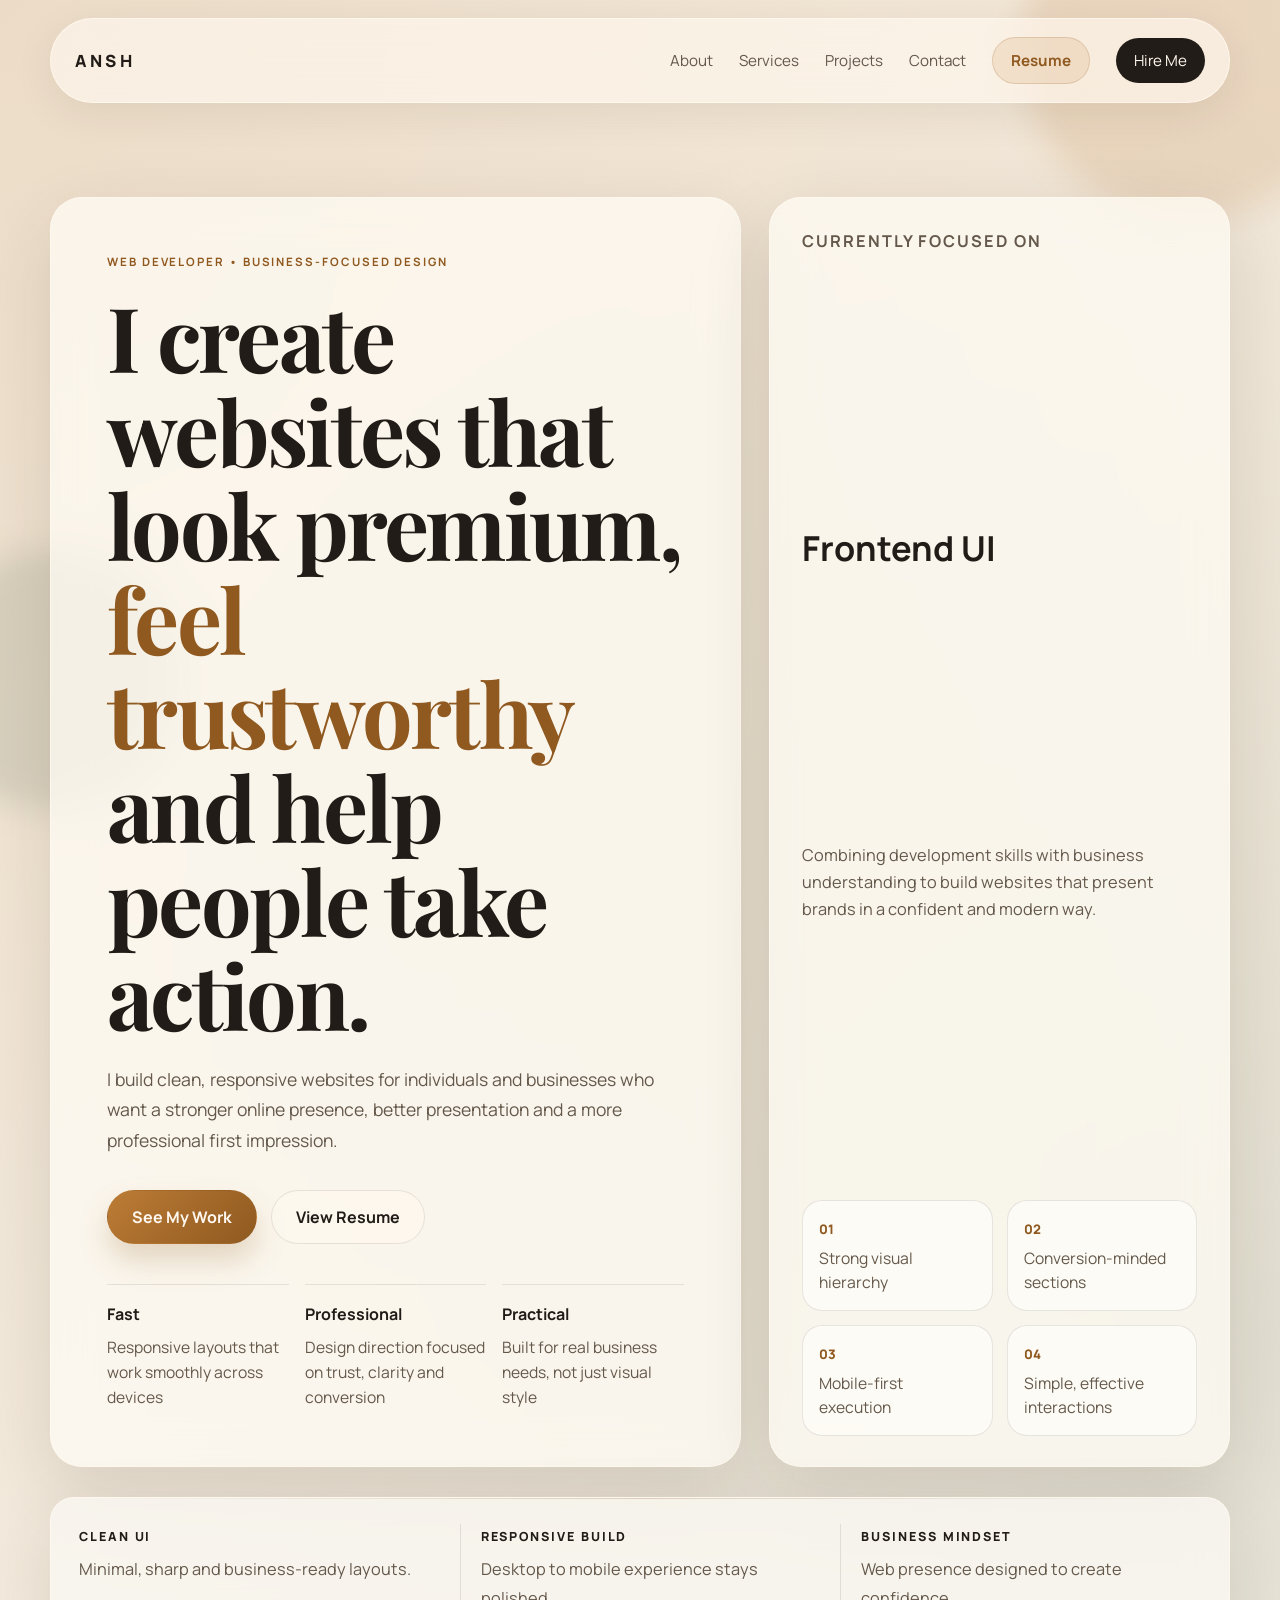
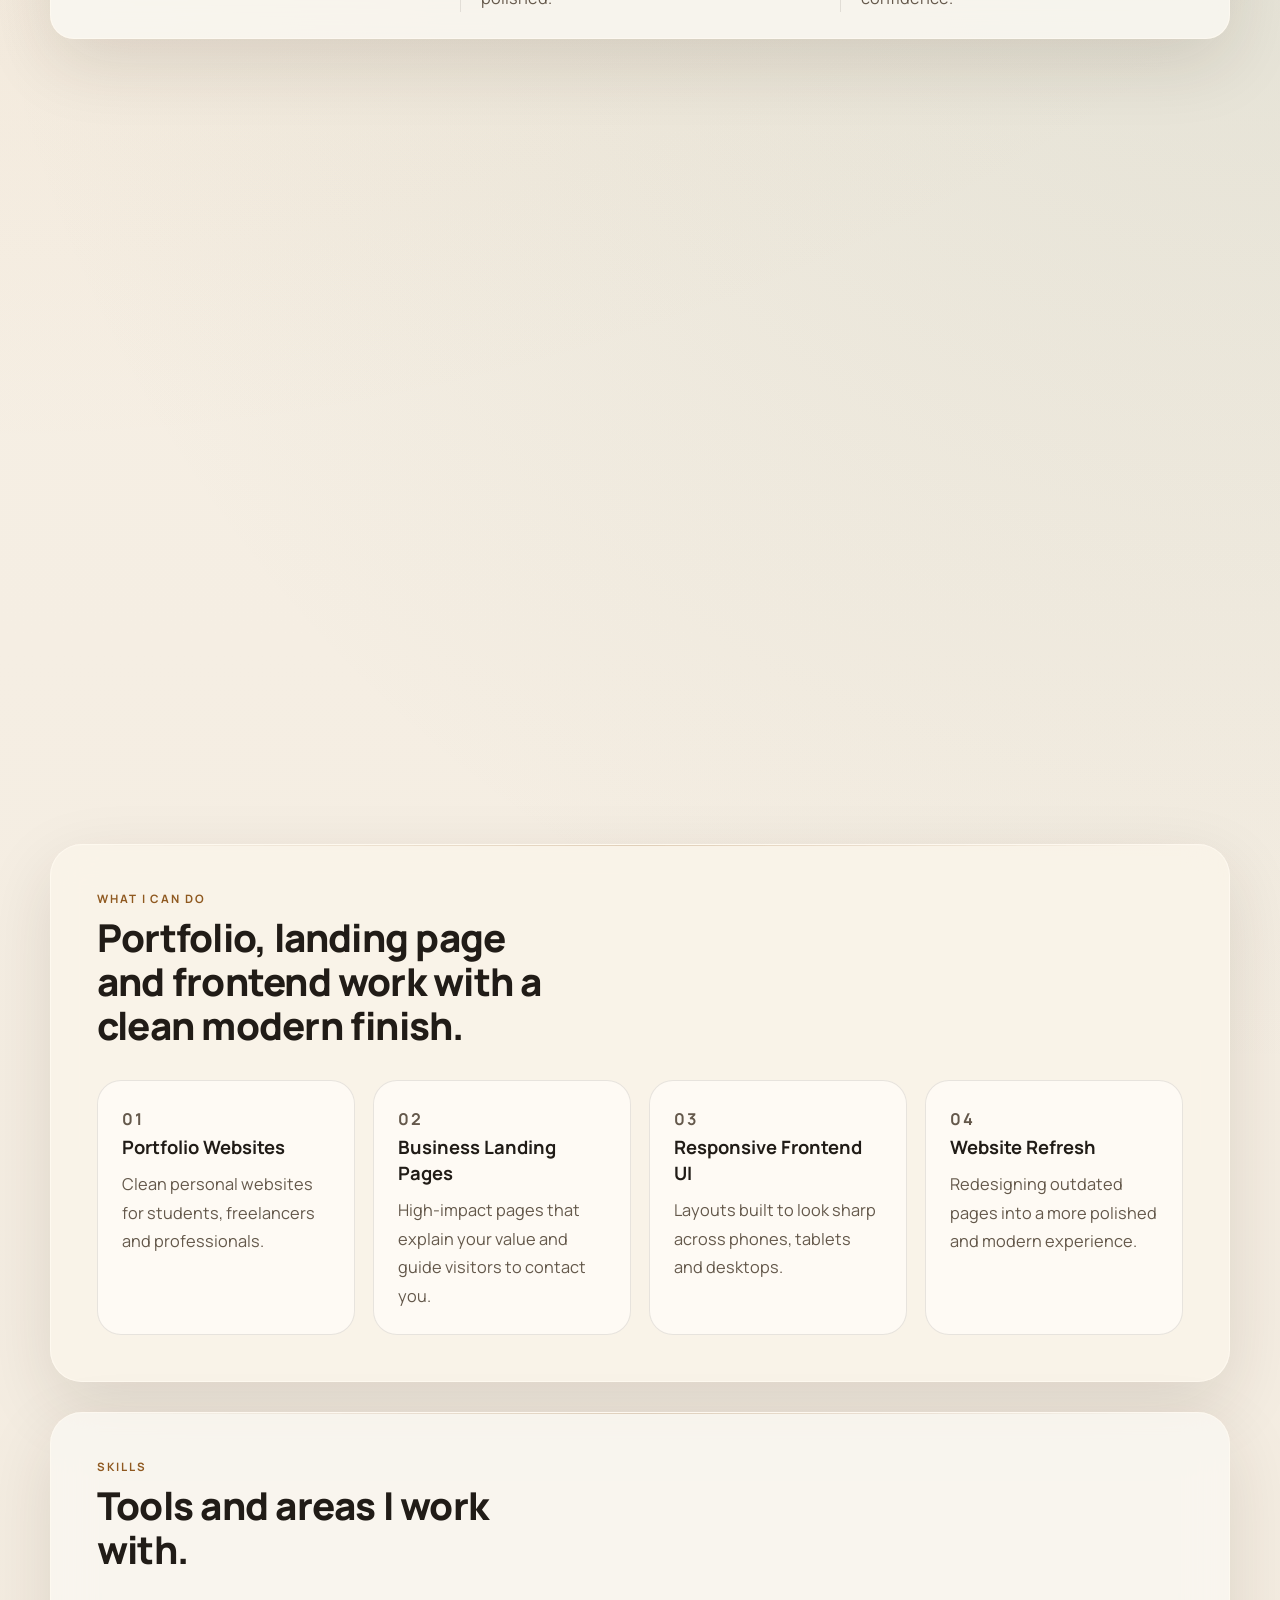
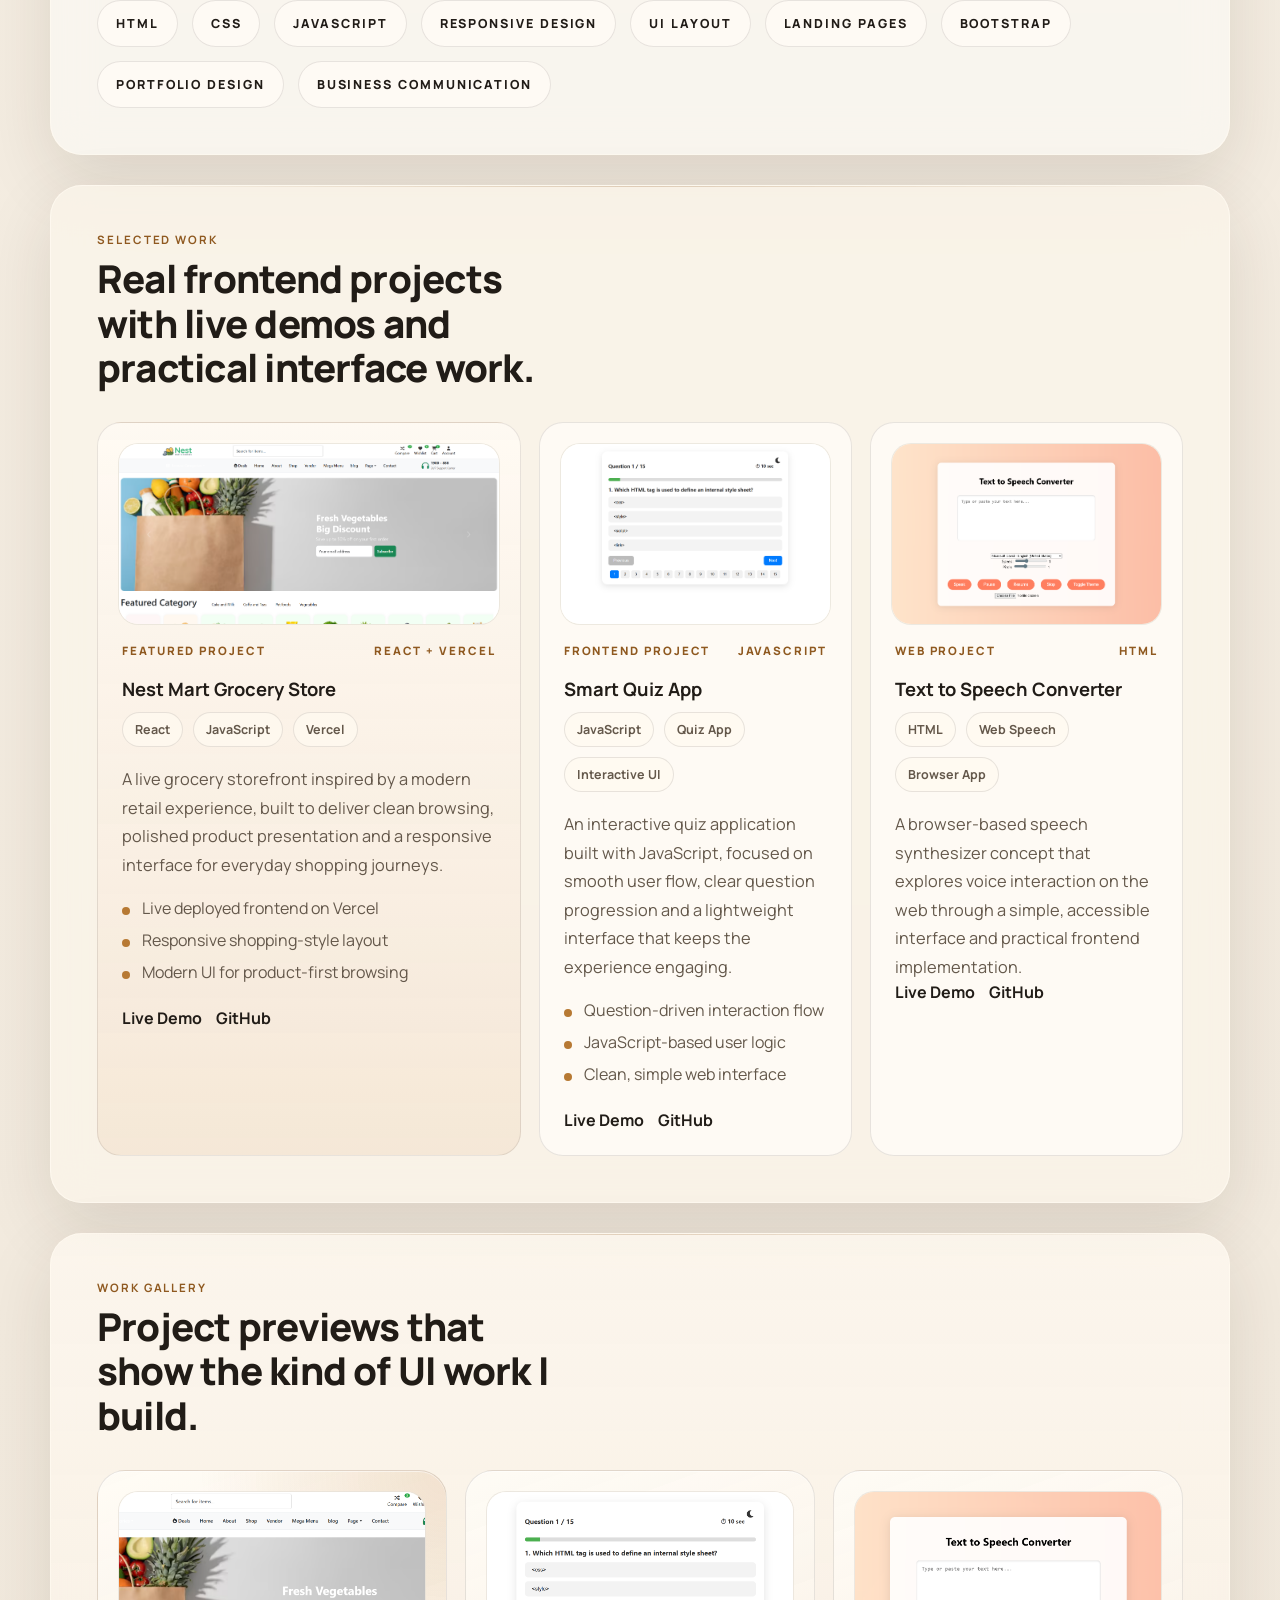
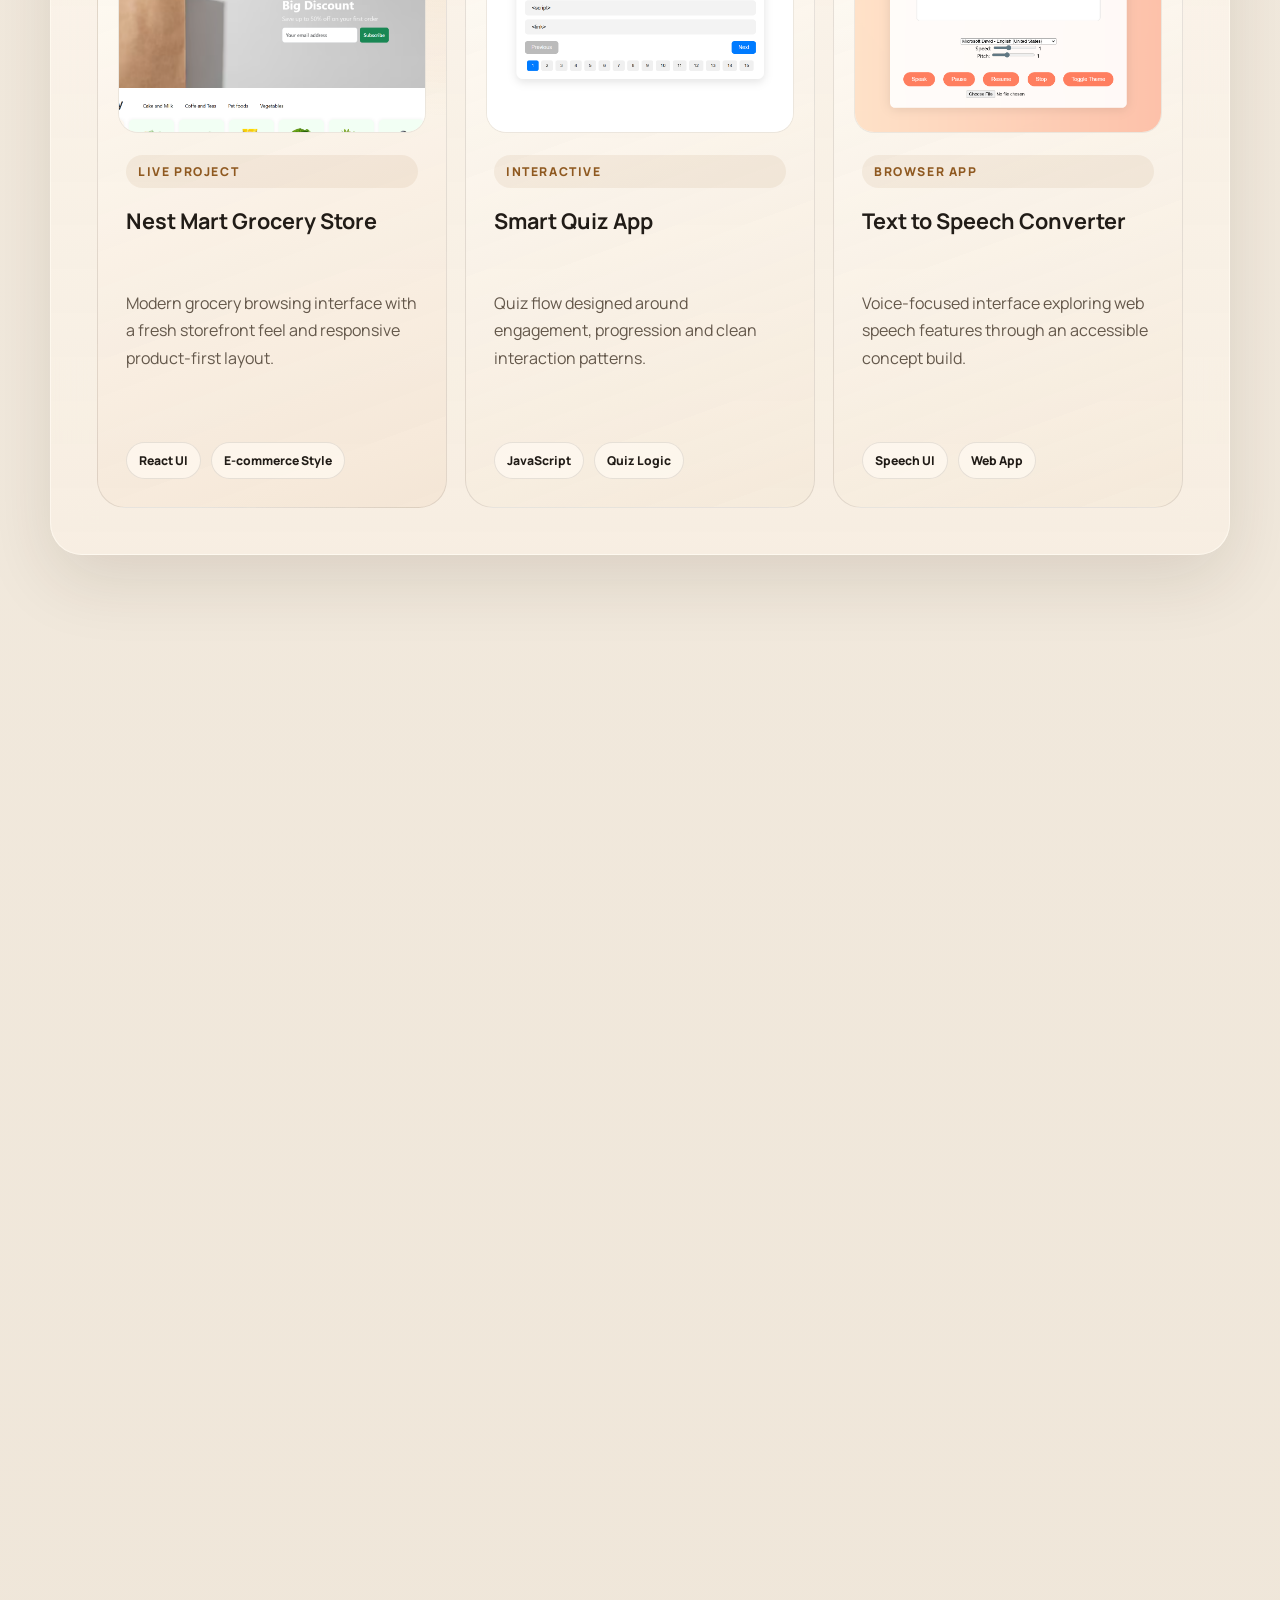
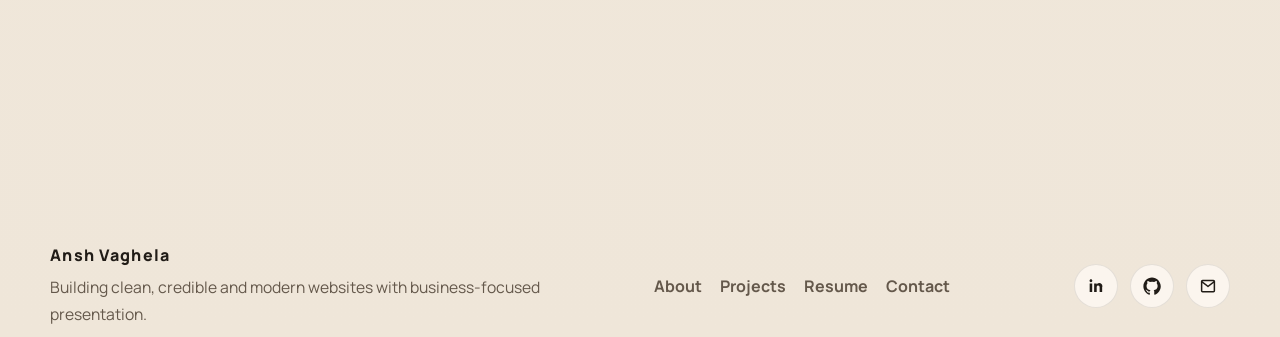
==== index.html @ c5fdc21a "Refine portfolio feel and fix mobile initial scroll" ====
<!DOCTYPE html>
<html lang="en">
<head>
  <meta charset="UTF-8">
  <meta name="viewport" content="width=device-width, initial-scale=1.0">
  <meta
    name="description"
    content="Ansh Vaghela is a frontend developer building responsive portfolio websites, business landing pages and modern web interfaces."
  >
  <meta name="keywords" content="Ansh Vaghela, frontend developer, web developer, portfolio website, responsive web design, React developer, JavaScript developer">
  <meta name="author" content="Ansh Vaghela">
  <meta name="robots" content="index, follow">
  <link rel="canonical" href="https://anshvaghela-dev.github.io/ansh-portfolio/">
  <title>Ansh Vaghela</title>
  <meta property="og:title" content="Ansh Vaghela | Frontend Developer">
  <meta property="og:description" content="Frontend developer portfolio featuring responsive websites, business-focused interfaces and real project work.">
  <meta property="og:type" content="website">
  <meta property="og:url" content="https://anshvaghela-dev.github.io/ansh-portfolio/">
  <meta property="og:image" content="https://anshvaghela-dev.github.io/ansh-portfolio/assets/nest-mart-grocery-store.png">
  <meta property="og:image:alt" content="Preview of featured frontend project by Ansh Vaghela">
  <meta name="twitter:card" content="summary_large_image">
  <meta name="twitter:title" content="Ansh Vaghela | Frontend Developer">
  <meta name="twitter:description" content="Explore real frontend projects, responsive UI work and professional portfolio website development by Ansh Vaghela.">
  <meta name="twitter:image" content="https://anshvaghela-dev.github.io/ansh-portfolio/assets/nest-mart-grocery-store.png">
  <link rel="icon" href="assets/favicon.ico?v=3" sizes="any">
  <link rel="icon" href="assets/favicon.png?v=3" type="image/png">
  <link rel="shortcut icon" href="assets/favicon.ico?v=3">
  <link rel="apple-touch-icon" href="assets/favicon.png?v=3">
  <link rel="preconnect" href="https://fonts.googleapis.com">
  <link rel="preconnect" href="https://fonts.gstatic.com" crossorigin>
  <link
    href="https://fonts.googleapis.com/css2?family=Manrope:wght@400;500;600;700;800&family=Playfair+Display:wght@600;700&display=swap"
    rel="stylesheet"
  >
  <link rel="stylesheet" href="style.css">
</head>
<body>
  <div class="page-shell">
    <header class="site-header">
      <nav class="navbar container">
        <a class="brand" href="#top" aria-label="Ansh home">ANSH</a>
        <button
          class="menu-toggle"
          type="button"
          aria-expanded="false"
          aria-controls="site-menu"
          aria-label="Open navigation menu"
        >
          <span></span>
          <span></span>
        </button>
        <div class="nav-panel" id="site-menu">
          <a href="#about">About</a>
          <a href="#services">Services</a>
          <a href="#projects">Projects</a>
          <a href="#contact">Contact</a>
          <a class="nav-resume" href="assets/ansh-vaghela-resume.pdf" target="_blank" rel="noreferrer">Resume</a>
          <a class="nav-cta" href="#contact">Hire Me</a>
        </div>
      </nav>
    </header>

    <main id="top">
      <section class="hero container reveal">
        <div class="hero-copy">
          <p class="eyebrow">Web Developer • Business-Focused Design</p>
          <h1>
            I create websites that look premium,
            <span>feel trustworthy</span>
            and help people take action.
          </h1>
          <p class="hero-text">
            I build clean, responsive websites for individuals and businesses who want a
            stronger online presence, better presentation and a more professional first impression.
          </p>
          <div class="hero-actions">
            <a class="button button-primary" href="#projects">See My Work</a>
            <a class="button button-secondary" href="assets/ansh-vaghela-resume.pdf" target="_blank" rel="noreferrer">View Resume</a>
          </div>
          <div class="hero-highlights">
            <div>
              <strong>Fast</strong>
              <span>Responsive layouts that work smoothly across devices</span>
            </div>
            <div>
              <strong>Professional</strong>
              <span>Design direction focused on trust, clarity and conversion</span>
            </div>
            <div>
              <strong>Practical</strong>
              <span>Built for real business needs, not just visual style</span>
            </div>
          </div>
        </div>

        <aside class="hero-card reveal">
          <p class="card-label">Currently Focused On</p>
          <h2 id="typing">Web Developer</h2>
          <p>
            Combining development skills with business understanding to build websites
            that present brands in a confident and modern way.
          </p>
          <div class="metric-grid">
            <article>
              <strong>01</strong>
              <span>Strong visual hierarchy</span>
            </article>
            <article>
              <strong>02</strong>
              <span>Conversion-minded sections</span>
            </article>
            <article>
              <strong>03</strong>
              <span>Mobile-first execution</span>
            </article>
            <article>
              <strong>04</strong>
              <span>Simple, effective interactions</span>
            </article>
          </div>
        </aside>
      </section>

      <section class="trust-strip container reveal" aria-label="Professional value points" style="margin-top: 30px;">
        <div>
          <span>Clean UI</span>
          <p>Minimal, sharp and business-ready layouts.</p>
        </div>
        <div>
          <span>Responsive Build</span>
          <p>Desktop to mobile experience stays polished.</p>
        </div>
        <div>
          <span>Business Mindset</span>
          <p>Web presence designed to create confidence.</p>
        </div>
      </section>

      <section class="about-section container reveal" id="about">
        <div class="section-heading">
          <p class="eyebrow">About Me</p>
          <h2>I build websites that make people look professional online.</h2>
        </div>
        <div class="about-grid">
          <div class="about-story">
            <p>
              I am Ansh Vaghela, a web developer who enjoys building interfaces that look
              clean, feel modern and create a strong first impression. I care about presentation
              because in real life, a website often decides how seriously people take a person,
              service or brand.
            </p>
            <p>
              My work is focused on frontend development, portfolio websites and business-style
              landing pages. I like turning simple ideas into polished layouts that are responsive,
              easy to navigate and visually trustworthy for real users.
            </p>
          </div>
          <div class="about-points">
            <article>
              <h3>Clear communication</h3>
              <p>Simple messaging and thoughtful layouts that keep visitors engaged.</p>
            </article>
            <article>
              <h3>Professional presentation</h3>
              <p>A premium visual style that helps you look credible from the first screen.</p>
            </article>
            <article>
              <h3>Execution that matters</h3>
              <p>Web pages designed to support portfolio, service or personal-brand goals.</p>
            </article>
          </div>
        </div>
      </section>

      <section class="services-section container reveal" id="services">
        <div class="section-heading">
          <p class="eyebrow">What I Can Do</p>
          <h2>Portfolio, landing page and frontend work with a clean modern finish.</h2>
        </div>
        <div class="services-grid">
          <article class="info-card">
            <p class="card-index">01</p>
            <h3>Portfolio Websites</h3>
            <p>Clean personal websites for students, freelancers and professionals.</p>
          </article>
          <article class="info-card">
            <p class="card-index">02</p>
            <h3>Business Landing Pages</h3>
            <p>High-impact pages that explain your value and guide visitors to contact you.</p>
          </article>
          <article class="info-card">
            <p class="card-index">03</p>
            <h3>Responsive Frontend UI</h3>
            <p>Layouts built to look sharp across phones, tablets and desktops.</p>
          </article>
          <article class="info-card">
            <p class="card-index">04</p>
            <h3>Website Refresh</h3>
            <p>Redesigning outdated pages into a more polished and modern experience.</p>
          </article>
        </div>
      </section>

      <section class="skills-section container reveal">
        <div class="section-heading">
          <p class="eyebrow">Skills</p>
          <h2>Tools and areas I work with.</h2>
        </div>
        <div class="skill-cloud">
          <span>HTML</span>
          <span>CSS</span>
          <span>JavaScript</span>
          <span>Responsive Design</span>
          <span>UI Layout</span>
          <span>Landing Pages</span>
          <span>Bootstrap</span>
          <span>Portfolio Design</span>
          <span>Business Communication</span>
        </div>
      </section>

      <section class="projects-section container reveal" id="projects">
        <div class="section-heading">
          <p class="eyebrow">Selected Work</p>
          <h2>Real frontend projects with live demos and practical interface work.</h2>
        </div>
        <div class="projects-grid">
          <article class="project-card feature-card">
            <div class="project-preview">
              <img src="assets/nest-mart-grocery-store.png" alt="Nest Mart Grocery Store project preview">
            </div>
            <div class="project-topline">
              <span>Featured Project</span>
              <span>React + Vercel</span>
            </div>
            <h3>Nest Mart Grocery Store</h3>
            <div class="project-meta">
              <span>React</span>
              <span>JavaScript</span>
              <span>Vercel</span>
            </div>
            <p>
              A live grocery storefront inspired by a modern retail experience, built to deliver clean browsing,
              polished product presentation and a responsive interface for everyday shopping journeys.
            </p>
            <ul>
              <li>Live deployed frontend on Vercel</li>
              <li>Responsive shopping-style layout</li>
              <li>Modern UI for product-first browsing</li>
            </ul>
            <div class="project-links">
              <a href="https://grocery-react-sigma.vercel.app" target="_blank" rel="noreferrer">Live Demo</a>
              <a href="https://github.com/anshvaghela-dev/grocery-react" target="_blank" rel="noreferrer">GitHub</a>
            </div>
          </article>
          <article class="project-card">
            <div class="project-preview">
              <img src="assets/smart-quiz-app.png" alt="Smart Quiz App project preview">
            </div>
            <div class="project-topline">
              <span>Frontend Project</span>
              <span>JavaScript</span>
            </div>
            <h3>Smart Quiz App</h3>
            <div class="project-meta">
              <span>JavaScript</span>
              <span>Quiz App</span>
              <span>Interactive UI</span>
            </div>
            <p>
              An interactive quiz application built with JavaScript, focused on smooth user flow,
              clear question progression and a lightweight interface that keeps the experience engaging.
            </p>
            <ul>
              <li>Question-driven interaction flow</li>
              <li>JavaScript-based user logic</li>
              <li>Clean, simple web interface</li>
            </ul>
            <div class="project-links">
              <a href="https://flourishing-selkie-ea6b11.netlify.app/" target="_blank" rel="noreferrer">Live Demo</a>
              <a href="https://github.com/anshvaghela-dev/SmartQuiz" target="_blank" rel="noreferrer">GitHub</a>
            </div>
          </article>
          <article class="project-card">
            <div class="project-preview">
              <img src="assets/text-to-speech-converter.png" alt="Text to Speech Converter project preview">
            </div>
            <div class="project-topline">
              <span>Web Project</span>
              <span>HTML</span>
            </div>
            <h3>Text to Speech Converter</h3>
            <div class="project-meta">
              <span>HTML</span>
              <span>Web Speech</span>
              <span>Browser App</span>
            </div>
            <p>
              A browser-based speech synthesizer concept that explores voice interaction on the web
              through a simple, accessible interface and practical frontend implementation.
            </p>
            <div class="project-links">
              <a href="https://speech-synthesizer-app.onrender.com/" target="_blank" rel="noreferrer">Live Demo</a>
              <a href="https://github.com/anshvaghela-dev/speech-synthesizer-web" target="_blank" rel="noreferrer">GitHub</a>
            </div>
          </article>
        </div>
      </section>

      <section class="gallery-section container reveal" id="gallery">
        <div class="section-heading">
          <p class="eyebrow">Work Gallery</p>
          <h2>Project previews that show the kind of UI work I build.</h2>
        </div>
        <div class="gallery-grid">
          <article class="gallery-card gallery-card-feature">
            <div class="gallery-image">
              <img src="assets/nest-mart-grocery-store.png" alt="Nest Mart Grocery Store homepage preview">
              <div class="gallery-overlay">
                <a href="https://grocery-react-sigma.vercel.app" target="_blank" rel="noreferrer">Live Demo</a>
                <a href="https://github.com/anshvaghela-dev/grocery-react" target="_blank" rel="noreferrer">GitHub</a>
              </div>
            </div>
            <div class="gallery-badge">Live Project</div>
            <h3>Nest Mart Grocery Store</h3>
            <p>
              Modern grocery browsing interface with a fresh storefront feel and responsive product-first layout.
            </p>
            <div class="gallery-tags">
              <span>React UI</span>
              <span>E-commerce Style</span>
            </div>
          </article>
          <article class="gallery-card">
            <div class="gallery-image">
              <img src="assets/smart-quiz-app.png" alt="Smart Quiz App interface preview">
              <div class="gallery-overlay">
                <a href="https://flourishing-selkie-ea6b11.netlify.app/" target="_blank" rel="noreferrer">Live Demo</a>
                <a href="https://github.com/anshvaghela-dev/SmartQuiz" target="_blank" rel="noreferrer">GitHub</a>
              </div>
            </div>
            <div class="gallery-badge">Interactive</div>
            <h3>Smart Quiz App</h3>
            <p>
              Quiz flow designed around engagement, progression and clean interaction patterns.
            </p>
            <div class="gallery-tags">
              <span>JavaScript</span>
              <span>Quiz Logic</span>
            </div>
          </article>
          <article class="gallery-card">
            <div class="gallery-image">
              <img src="assets/text-to-speech-converter.png" alt="Text to Speech Converter interface preview">
              <div class="gallery-overlay">
                <a href="https://speech-synthesizer-app.onrender.com/" target="_blank" rel="noreferrer">Live Demo</a>
                <a href="https://github.com/anshvaghela-dev/speech-synthesizer-web" target="_blank" rel="noreferrer">GitHub</a>
              </div>
            </div>
            <div class="gallery-badge">Browser App</div>
            <h3>Text to Speech Converter</h3>
            <p>
              Voice-focused interface exploring web speech features through an accessible concept build.
            </p>
            <div class="gallery-tags">
              <span>Speech UI</span>
              <span>Web App</span>
            </div>
          </article>
        </div>
      </section>

      <section class="resume-section container reveal" id="resume">
        <div class="resume-card">
          <div>
            <p class="eyebrow">Resume</p>
            <h2>Want the detailed profile as well?</h2>
            <p class="resume-copy">
              If you want to review my background, skills and experience in a more direct format,
              you can request my resume and I will share it with you.
            </p>
          </div>
          <div class="resume-actions">
            <a
              class="button button-primary"
              href="assets/ansh-vaghela-resume.pdf"
              target="_blank"
              rel="noreferrer"
            >
              View Resume
            </a>
            <a class="button button-secondary" href="#contact">Discuss Opportunity</a>
          </div>
        </div>
      </section>

      <section class="process-section container reveal">
        <div class="section-heading">
          <p class="eyebrow">Process</p>
          <h2>Simple process. Clean execution.</h2>
        </div>
        <div class="process-grid">
          <article>
            <strong>01</strong>
            <h3>Understand the goal</h3>
            <p>I first understand what impression the website needs to create.</p>
          </article>
          <article>
            <strong>02</strong>
            <h3>Design with clarity</h3>
            <p>Then I structure the page so content looks clean and easy to trust.</p>
          </article>
          <article>
            <strong>03</strong>
            <h3>Build for impact</h3>
            <p>Finally, I make it responsive, polished and ready to present professionally.</p>
          </article>
        </div>
      </section>

      <section class="contact-section container reveal" id="contact">
        <div class="contact-card">
          <div>
            <p class="eyebrow">Contact</p>
            <h2>Need a website that helps you look serious and professional?</h2>
            <p class="contact-copy">
              If you want a portfolio, landing page or business website that feels polished
              and convincing, let's connect and build it properly.
            </p>
          </div>
          <div class="contact-panel">
            <div class="contact-actions">
              <a class="button button-primary" href="mailto:anshwebdev1@gmail.com">Email Me</a>
              <a class="button button-secondary" href="assets/ansh-vaghela-resume.pdf" target="_blank" rel="noreferrer">View Resume</a>
            </div>
            <div class="contact-socials" aria-label="Contact profiles">
              <a href="https://www.linkedin.com/in/ansh4o/" target="_blank" rel="noreferrer">LinkedIn</a>
              <a href="https://github.com/anshvaghela-dev" target="_blank" rel="noreferrer">GitHub</a>
            </div>
            <div class="contact-details">
              <p><strong>Email:</strong> anshwebdev1@gmail.com</p>
              <p><strong>Phone:</strong> Available on request</p>
              <p><strong>Based In:</strong> India</p>
            </div>
          </div>
        </div>
      </section>
    </main>

    <footer class="site-footer container">
      <div>
        <p class="footer-brand">Ansh Vaghela

    
        </p>
        <p class="footer-copy">Building clean, credible and modern websites with business-focused presentation.</p>
      </div>
      <div class="footer-links">
        <a href="#about">About</a>
        <a href="#projects">Projects</a>
        <a href="assets/ansh-vaghela-resume.pdf" target="_blank" rel="noreferrer">Resume</a>
        <a href="#contact">Contact</a>
      </div>
      <div class="footer-socials" aria-label="Social links">
        <a class="social-icon" href="https://www.linkedin.com/in/ansh4o/" target="_blank" rel="noreferrer" aria-label="LinkedIn">
          <svg viewBox="0 0 24 24" aria-hidden="true">
            <path d="M6.94 8.5H3.56V20h3.38V8.5Zm.22-3.55C7.14 3.84 6.27 3 5.26 3S3.38 3.84 3.38 4.95c0 1.09.84 1.95 1.85 1.95h.03c1.04 0 1.9-.86 1.9-1.95ZM20.62 13.07c0-3.47-1.85-5.08-4.32-5.08-1.99 0-2.88 1.1-3.38 1.87V8.5H9.54c.04.9 0 11.5 0 11.5h3.38v-6.42c0-.34.02-.68.13-.92.27-.68.88-1.39 1.9-1.39 1.34 0 1.88 1.03 1.88 2.53V20h3.38v-6.93Z"/>
          </svg>
        </a>
        <a class="social-icon" href="https://github.com/anshvaghela-dev" target="_blank" rel="noreferrer" aria-label="GitHub">
          <svg viewBox="0 0 24 24" aria-hidden="true">
            <path d="M12 .5C5.65.5.5 5.8.5 12.35c0 5.24 3.3 9.69 7.88 11.26.58.11.79-.26.79-.58 0-.29-.01-1.05-.02-2.06-3.21.72-3.89-1.58-3.89-1.58-.53-1.37-1.3-1.73-1.3-1.73-1.06-.75.08-.74.08-.74 1.17.09 1.79 1.24 1.79 1.24 1.05 1.83 2.75 1.3 3.42.99.11-.78.41-1.3.74-1.6-2.56-.3-5.25-1.31-5.25-5.86 0-1.3.45-2.36 1.18-3.19-.12-.3-.51-1.5.11-3.13 0 0 .97-.32 3.19 1.22a10.8 10.8 0 0 1 5.8 0c2.22-1.54 3.18-1.22 3.18-1.22.63 1.63.24 2.83.12 3.13.73.83 1.18 1.89 1.18 3.19 0 4.56-2.69 5.55-5.26 5.85.42.37.79 1.1.79 2.23 0 1.61-.01 2.91-.01 3.31 0 .32.2.7.8.58 4.57-1.57 7.86-6.02 7.86-11.26C23.5 5.8 18.35.5 12 .5Z"/>
          </svg>
        </a>
        <a class="social-icon" href="mailto:anshwebdev1@gmail.com" aria-label="Email">
          <svg viewBox="0 0 24 24" aria-hidden="true">
            <path d="M2.5 5.75A2.25 2.25 0 0 1 4.75 3.5h14.5a2.25 2.25 0 0 1 2.25 2.25v12.5a2.25 2.25 0 0 1-2.25 2.25H4.75A2.25 2.25 0 0 1 2.5 18.25V5.75Zm2.1-.25 7.4 5.68 7.4-5.68H4.6Zm14.9 13V8.07l-6.9 5.29a1 1 0 0 1-1.2 0L4.5 8.07V18.5h15Z"/>
          </svg>
        </a>
      </div>
    </footer>
  </div>
  <script src="script.js"></script>
</body>
</html>
---- style.css ----
:root {
  --bg: #f5efe6;
  --surface: rgba(255, 252, 246, 0.72);
  --surface-strong: #fffaf1;
  --surface-warm: rgba(251, 244, 234, 0.82);
  --surface-cool: rgba(250, 247, 241, 0.84);
  --text: #211c17;
  --muted: #64584b;
  --line: rgba(33, 28, 23, 0.1);
  --accent: #b77933;
  --accent-deep: #8f5920;
  --shadow: 0 24px 70px rgba(49, 34, 17, 0.12);
  --radius-lg: 32px;
  --radius-md: 22px;
  --radius-sm: 16px;
  --container: min(1180px, calc(100vw - 40px));
}

* {
  box-sizing: border-box;
  margin: 0;
  padding: 0;
}

html {
  scroll-behavior: smooth;
}

#about,
#services,
#projects,
#gallery,
#resume,
#contact,
#top {
  scroll-margin-top: 124px;
}

body {
  font-family: "Manrope", sans-serif;
  color: var(--text);
  background:
    radial-gradient(circle at top left, rgba(183, 121, 51, 0.18), transparent 30%),
    radial-gradient(circle at right 20%, rgba(83, 115, 88, 0.12), transparent 24%),
    linear-gradient(180deg, #f8f2e8 0%, #efe6d9 100%);
  min-height: 100vh;
}

body.menu-open {
  overflow: hidden;
}

a {
  color: inherit;
  text-decoration: none;
}

button,
input,
textarea {
  font: inherit;
}

.page-shell {
  position: relative;
  overflow: clip;
}

.page-shell::before,
.page-shell::after {
  content: "";
  position: fixed;
  border-radius: 50%;
  pointer-events: none;
  filter: blur(16px);
  z-index: 0;
}

.page-shell::before {
  width: 340px;
  height: 340px;
  top: -120px;
  right: -80px;
  background: rgba(183, 121, 51, 0.16);
}

.page-shell::after {
  width: 260px;
  height: 260px;
  left: -80px;
  bottom: 10%;
  background: rgba(70, 96, 76, 0.14);
}

.container {
  width: var(--container);
  margin: 0 auto;
  position: relative;
  z-index: 1;
}

.site-header {
  position: sticky;
  top: 0;
  z-index: 20;
  padding-top: 18px;
}

.navbar {
  display: flex;
  align-items: center;
  justify-content: space-between;
  gap: 24px;
  padding: 18px 24px;
  border: 1px solid rgba(255, 250, 241, 0.75);
  border-radius: 999px;
  background: rgba(255, 248, 238, 0.66);
  backdrop-filter: blur(18px);
  box-shadow: 0 10px 40px rgba(49, 34, 17, 0.08);
}

.brand {
  font-size: 1.05rem;
  font-weight: 800;
  letter-spacing: 0.22rem;
}

.nav-panel {
  display: flex;
  align-items: center;
  gap: 26px;
}

.nav-panel a {
  color: var(--muted);
  font-size: 0.95rem;
  transition: color 180ms ease, transform 180ms ease;
}

.nav-panel a:hover,
.nav-panel a:focus-visible {
  color: var(--accent-deep);
  transform: translateY(-1px);
}

.nav-cta {
  padding: 12px 18px;
  border-radius: 999px;
  background: var(--text);
  color: #fff7ef !important;
}

.nav-resume {
  padding: 12px 18px;
  border-radius: 999px;
  background: rgba(188, 124, 53, 0.14);
  border: 1px solid rgba(143, 89, 32, 0.18);
  color: var(--accent-deep) !important;
  font-weight: 700;
}

.menu-toggle {
  display: none;
  width: 48px;
  height: 48px;
  border: 0;
  border-radius: 50%;
  background: rgba(33, 28, 23, 0.08);
  cursor: pointer;
}

.menu-toggle span {
  display: block;
  width: 18px;
  height: 2px;
  margin: 5px auto;
  background: var(--text);
  transition: transform 180ms ease, opacity 180ms ease;
}

main {
  padding: 52px 0 64px;
}

section {
  margin-top: 72px;
}

.hero {
  display: grid;
  grid-template-columns: minmax(0, 1.2fr) minmax(320px, 0.8fr);
  gap: 28px;
  align-items: stretch;
  padding-top: 42px;
}

.hero-copy,
.hero-card,
.trust-strip,
.about-section,
.services-section,
.skills-section,
.projects-section,
.gallery-section,
.resume-card,
.process-section,
.contact-card {
  border: 1px solid rgba(255, 250, 241, 0.75);
  background: var(--surface);
  backdrop-filter: blur(20px);
  box-shadow: var(--shadow);
}

.trust-strip,
.about-section,
.services-section,
.skills-section,
.projects-section,
.gallery-section,
.resume-card,
.process-section,
.contact-card {
  position: relative;
  overflow: hidden;
  margin-top: 30px;
}

.trust-strip::before,
.about-section::before,
.services-section::before,
.skills-section::before,
.projects-section::before,
.gallery-section::before,
.resume-card::before,
.process-section::before,
.contact-card::before {
  content: "";
  position: absolute;
  top: 0;
  left: 38px;
  right: 38px;
  height: 1px;
  background: linear-gradient(90deg, transparent, rgba(143, 89, 32, 0.24), transparent);
}

.hero-copy {
  padding: 56px;
  border-radius: var(--radius-lg);
}

.eyebrow,
.card-label,
.card-index,
.project-topline span,
.trust-strip span,
.skill-cloud span,
.process-grid strong {
  letter-spacing: 0.12rem;
  text-transform: uppercase;
}

.eyebrow,
.card-label,
.card-index {
  font-size: 0.72rem;
  font-weight: 700;
  color: var(--accent-deep);
}

.hero-copy h1,
.contact-card h2,
.resume-card h2 {
  font-family: "Playfair Display", serif;
  line-height: 1.05;
  letter-spacing: -0.03em;
}

.hero-copy h1 {
  max-width: 11ch;
  margin-top: 20px;
  font-size: clamp(3.2rem, 7vw, 6.3rem);
}

.hero-copy h1 span {
  color: var(--accent-deep);
}

.hero-text,
.hero-card p,
.about-story p,
.about-points p,
.info-card p,
.project-card p,
.process-grid p,
.contact-copy,
.trust-strip p {
  color: var(--muted);
  line-height: 1.75;
  font-size: 1.02rem;
}

.hero-text {
  max-width: 58ch;
  margin-top: 22px;
  font-size: 1.1rem;
}

.hero-actions,
.contact-actions,
.project-links {
  display: flex;
  flex-wrap: wrap;
  gap: 14px;
}

.hero-actions {
  margin-top: 34px;
}

.button {
  display: inline-flex;
  align-items: center;
  justify-content: center;
  min-height: 54px;
  padding: 0 24px;
  border-radius: 999px;
  border: 1px solid transparent;
  font-weight: 700;
  transition: transform 180ms ease, box-shadow 180ms ease, background 180ms ease;
}

.button:hover,
.button:focus-visible {
  transform: translateY(-2px);
}

.button-primary {
  background: linear-gradient(135deg, #bc7c35 0%, #8f5920 100%);
  color: #fff8f1;
  box-shadow: 0 16px 30px rgba(143, 89, 32, 0.22);
}

.button-secondary {
  border-color: var(--line);
  background: rgba(255, 250, 241, 0.5);
}

.hero-highlights {
  display: grid;
  grid-template-columns: repeat(3, minmax(0, 1fr));
  gap: 16px;
  margin-top: 40px;
}

.hero-highlights div {
  padding-top: 18px;
  border-top: 1px solid var(--line);
}

.hero-highlights strong {
  display: block;
  margin-bottom: 10px;
  font-size: 1rem;
}

.hero-highlights span {
  color: var(--muted);
  line-height: 1.6;
  font-size: 0.98rem;
}

.hero-card {
  display: flex;
  flex-direction: column;
  justify-content: space-between;
  padding: 30px 32px;
  border-radius: var(--radius-lg);
}

.hero-card h2 {
  min-height: 52px;
  margin: 12px 0 10px;
  font-size: 2.15rem;
}

.hero-card p {
  line-height: 1.65;
}

.metric-grid {
  display: grid;
  grid-template-columns: repeat(2, minmax(0, 1fr));
  gap: 14px;
  margin-top: 20px;
}

.metric-grid article,
.about-points article,
.info-card,
.project-card,
.process-grid article {
  border: 1px solid var(--line);
  background: rgba(255, 253, 248, 0.72);
}

.metric-grid article {
  border-radius: 20px;
  padding: 16px;
}

.metric-grid strong,
.process-grid strong {
  display: inline-flex;
  color: var(--accent-deep);
  font-size: 0.82rem;
  font-weight: 800;
}

.metric-grid span {
  display: block;
  margin-top: 8px;
  line-height: 1.5;
  color: var(--muted);
  font-size: 0.98rem;
}

.trust-strip {
  display: grid;
  grid-template-columns: repeat(3, minmax(0, 1fr));
  gap: 20px;
  padding: 26px 28px;
  border-radius: 24px;
  background: var(--surface-cool);
}

.trust-strip div + div {
  padding-left: 20px;
  border-left: 1px solid var(--line);
}

.trust-strip span {
  display: inline-block;
  margin-bottom: 10px;
  color: var(--text);
  font-size: 0.78rem;
  font-weight: 800;
}

.about-section,
.services-section,
.skills-section,
.projects-section,
.gallery-section,
.resume-card,
.process-section {
  padding: 46px;
  border-radius: var(--radius-lg);
}

.about-section,
.skills-section,
.process-section {
  background: var(--surface-cool);
}

.services-section,
.projects-section,
.resume-card,
.contact-card {
  background: var(--surface-warm);
}

.gallery-section {
  background: linear-gradient(180deg, rgba(252, 246, 237, 0.9) 0%, rgba(248, 239, 227, 0.82) 100%);
}

.section-heading {
  max-width: 750px;
}

.section-heading h2 {
  margin-top: 10px;
  max-width: 18ch;
  font-family: "Manrope", sans-serif;
  font-size: clamp(1.7rem, 3vw, 2.4rem);
  font-weight: 800;
  line-height: 1.15;
  letter-spacing: -0.02em;
}

.about-grid {
  display: grid;
  grid-template-columns: minmax(0, 1.05fr) minmax(0, 0.95fr);
  gap: 26px;
  margin-top: 32px;
}

.about-story {
  padding-right: 28px;
}

.about-story p + p {
  margin-top: 18px;
}

.about-points {
  display: grid;
  gap: 16px;
}

.about-points article,
.info-card,
.project-card,
.process-grid article {
  border-radius: 24px;
  padding: 24px;
}

.project-card,
.gallery-card {
  position: relative;
}

.about-points h3,
.info-card h3,
.project-card h3,
.process-grid h3 {
  margin-bottom: 10px;
  font-size: 1.15rem;
}

.project-preview {
  margin: -4px -4px 18px;
  overflow: hidden;
  border-radius: 20px;
  border: 1px solid rgba(33, 28, 23, 0.08);
  background: rgba(255, 250, 241, 0.68);
}

.project-preview img {
  display: block;
  width: 100%;
  height: 180px;
  object-fit: cover;
  object-position: top center;
}

.services-grid,
.projects-grid,
.process-grid {
  display: grid;
  gap: 18px;
  margin-top: 32px;
}

.services-grid {
  grid-template-columns: repeat(4, minmax(0, 1fr));
}

.skill-cloud {
  display: flex;
  flex-wrap: wrap;
  gap: 14px;
  margin-top: 28px;
}

.skill-cloud span {
  padding: 14px 18px;
  border-radius: 999px;
  border: 1px solid var(--line);
  background: rgba(255, 251, 245, 0.8);
  color: var(--text);
  font-size: 0.78rem;
  font-weight: 800;
}

.projects-grid {
  grid-template-columns: 1.15fr 0.85fr 0.85fr;
}

.gallery-grid {
  display: grid;
  grid-template-columns: repeat(3, minmax(0, 1fr));
  gap: 18px;
  margin-top: 32px;
  align-items: stretch;
}

.gallery-card {
  display: flex;
  flex-direction: column;
  height: 100%;
  min-height: 560px;
  padding: 28px;
  border-radius: 28px;
  border: 1px solid var(--line);
  background:
    linear-gradient(160deg, rgba(255, 252, 246, 0.92) 0%, rgba(244, 232, 217, 0.8) 100%);
  box-shadow: inset 0 1px 0 rgba(255, 255, 255, 0.55);
}

.gallery-card-feature {
  background:
    radial-gradient(circle at top right, rgba(188, 124, 53, 0.18), transparent 34%),
    linear-gradient(160deg, rgba(255, 252, 246, 0.96) 0%, rgba(244, 229, 212, 0.88) 100%);
}

.gallery-image {
  position: relative;
  margin: -8px -8px 22px;
  overflow: hidden;
  border-radius: 20px;
  border: 1px solid rgba(33, 28, 23, 0.08);
  background: rgba(255, 250, 241, 0.7);
}

.gallery-image img {
  display: block;
  width: 100%;
  height: 240px;
  object-fit: cover;
  object-position: top center;
  transition: transform 260ms ease;
}

.gallery-overlay {
  position: absolute;
  inset: 0;
  display: flex;
  align-items: flex-end;
  gap: 10px;
  padding: 18px;
  background: linear-gradient(180deg, rgba(33, 28, 23, 0.04) 0%, rgba(33, 28, 23, 0.72) 100%);
  opacity: 0;
  pointer-events: none;
  transition: opacity 220ms ease;
}

.gallery-image:hover .gallery-overlay,
.gallery-image:focus-within .gallery-overlay {
  opacity: 1;
  pointer-events: auto;
}

.gallery-image:hover img,
.gallery-image:focus-within img {
  transform: scale(1.03);
}

.gallery-overlay a {
  display: inline-flex;
  align-items: center;
  justify-content: center;
  min-height: 42px;
  padding: 0 16px;
  border-radius: 999px;
  background: rgba(255, 248, 238, 0.95);
  color: var(--text);
  font-size: 0.88rem;
  font-weight: 800;
  transition: transform 180ms ease, background 180ms ease;
}

.gallery-overlay a:hover,
.gallery-overlay a:focus-visible {
  transform: translateY(-1px);
  background: #fffaf2;
}

.gallery-badge {
  display: inline-flex;
  margin-bottom: 18px;
  padding: 8px 12px;
  border-radius: 999px;
  background: rgba(143, 89, 32, 0.08);
  color: var(--accent-deep);
  font-size: 0.76rem;
  font-weight: 800;
  letter-spacing: 0.1rem;
  text-transform: uppercase;
}

.gallery-card h3 {
  margin-bottom: 12px;
  font-size: 1.35rem;
  min-height: 72px;
}

.gallery-card p {
  color: var(--muted);
  line-height: 1.72;
  font-size: 1rem;
  flex-grow: 1;
  min-height: 132px;
}

.gallery-tags {
  display: flex;
  flex-wrap: wrap;
  gap: 10px;
  margin-top: 20px;
}

.gallery-tags span {
  padding: 9px 12px;
  border-radius: 999px;
  border: 1px solid var(--line);
  background: rgba(255, 250, 241, 0.72);
  color: var(--text);
  font-size: 0.76rem;
  font-weight: 800;
}

.feature-card {
  background:
    linear-gradient(180deg, rgba(255, 250, 243, 0.92) 0%, rgba(244, 229, 212, 0.84) 100%);
}

.project-topline {
  display: flex;
  justify-content: space-between;
  gap: 12px;
  margin-bottom: 18px;
}

.project-topline span {
  color: var(--accent-deep);
  font-size: 0.72rem;
  font-weight: 800;
}

.project-meta {
  display: flex;
  flex-wrap: wrap;
  gap: 10px;
  margin-bottom: 18px;
}

.project-meta span {
  padding: 8px 12px;
  border-radius: 999px;
  border: 1px solid var(--line);
  background: rgba(255, 250, 241, 0.75);
  color: var(--muted);
  font-size: 0.78rem;
  font-weight: 700;
}

.project-card ul {
  list-style: none;
  margin: 18px 0 24px;
}

.project-card li {
  position: relative;
  padding-left: 20px;
  color: var(--muted);
}

.project-card li + li {
  margin-top: 10px;
}

.project-card li::before {
  content: "";
  position: absolute;
  left: 0;
  top: 10px;
  width: 8px;
  height: 8px;
  border-radius: 50%;
  background: var(--accent);
}

.project-links a,
.project-link {
  color: var(--text);
  font-weight: 700;
}

.project-links a {
  position: relative;
  z-index: 1;
  pointer-events: auto;
}

.muted-link {
  color: var(--muted);
}

.process-grid {
  grid-template-columns: repeat(3, minmax(0, 1fr));
}

.process-grid strong {
  margin-bottom: 16px;
}

.resume-card {
  display: flex;
  align-items: center;
  justify-content: space-between;
  gap: 24px;
}

.resume-card h2 {
  margin: 10px 0 16px;
  font-family: "Playfair Display", serif;
  font-size: clamp(2rem, 4vw, 3.2rem);
  line-height: 1.05;
  letter-spacing: -0.03em;
}

.resume-copy {
  max-width: 56ch;
  color: var(--muted);
  line-height: 1.75;
  font-size: 1.04rem;
}

.resume-actions {
  display: flex;
  flex-wrap: wrap;
  gap: 14px;
}

.contact-card {
  display: flex;
  align-items: center;
  justify-content: space-between;
  gap: 26px;
  padding: 46px;
  border-radius: var(--radius-lg);
}

.contact-card h2 {
  max-width: 13ch;
  margin: 10px 0 16px;
  font-size: clamp(2rem, 4vw, 3.45rem);
}

.contact-copy {
  max-width: 58ch;
}

.contact-panel {
  display: grid;
  gap: 20px;
}

.contact-socials {
  display: flex;
  flex-wrap: wrap;
  gap: 12px;
}

.contact-socials a {
  display: inline-flex;
  align-items: center;
  justify-content: center;
  min-height: 42px;
  padding: 0 16px;
  border-radius: 999px;
  border: 1px solid var(--line);
  background: rgba(255, 251, 245, 0.78);
  color: var(--text);
  font-weight: 700;
  transition: transform 180ms ease, border-color 180ms ease, color 180ms ease;
}

.contact-socials a:hover,
.contact-socials a:focus-visible {
  transform: translateY(-1px);
  border-color: rgba(143, 89, 32, 0.32);
  color: var(--accent-deep);
}

.contact-details {
  padding: 22px 24px;
  border: 1px solid var(--line);
  border-radius: 22px;
  background: rgba(255, 251, 245, 0.7);
}

.contact-details p {
  color: var(--muted);
  line-height: 1.7;
}

.contact-details p + p {
  margin-top: 8px;
}

.contact-details strong {
  color: var(--text);
}

.site-footer {
  display: flex;
  align-items: center;
  justify-content: space-between;
  gap: 24px;
  padding: 8px 0 10px;
}

.footer-brand {
  margin-bottom: 8px;
  font-size: 1rem;
  font-weight: 800;
  letter-spacing: 0.08rem;
}

.footer-copy {
  max-width: 58ch;
  color: var(--muted);
  line-height: 1.7;
  font-size: 0.98rem;
}

.footer-links {
  display: flex;
  flex-wrap: wrap;
  gap: 18px;
}

.footer-links a {
  color: var(--muted);
  font-weight: 700;
  transition: color 180ms ease, transform 180ms ease;
}

.footer-links a:hover,
.footer-links a:focus-visible {
  color: var(--accent-deep);
  transform: translateY(-1px);
}

.footer-socials {
  display: flex;
  align-items: center;
  gap: 12px;
  margin-left: auto;
}

.social-icon {
  display: inline-flex;
  align-items: center;
  justify-content: center;
  width: 44px;
  height: 44px;
  border-radius: 50%;
  border: 1px solid var(--line);
  background: rgba(255, 251, 245, 0.72);
  color: var(--text);
  transition: transform 180ms ease, border-color 180ms ease, background 180ms ease;
}

.social-icon:hover,
.social-icon:focus-visible {
  transform: translateY(-2px);
  border-color: rgba(143, 89, 32, 0.35);
  background: rgba(255, 247, 236, 0.95);
}

.social-icon svg {
  width: 18px;
  height: 18px;
  fill: currentColor;
}

.reveal {
  opacity: 0;
  transform: translateY(22px);
  transition: opacity 600ms ease, transform 600ms ease;
}

.reveal.is-visible {
  opacity: 1;
  transform: translateY(0);
}

@media (max-width: 1080px) {
  .hero,
  .about-grid,
  .projects-grid,
  .gallery-grid,
  .resume-card,
  .contact-card {
    grid-template-columns: 1fr;
  }

  .services-grid,
  .process-grid {
    grid-template-columns: repeat(2, minmax(0, 1fr));
  }

  .about-story {
    padding-right: 0;
  }

  .contact-card {
    display: grid;
  }

  .resume-card,
  .site-footer {
    display: grid;
  }

  .footer-socials {
    justify-content: flex-start;
    margin-left: 0;
  }
}

@media (max-width: 820px) {
  .site-header {
    padding-top: 12px;
  }

  .navbar {
    padding: 14px 16px;
    border-radius: 28px;
  }

  .menu-toggle {
    display: inline-block;
    position: relative;
    z-index: 2;
  }

  .menu-toggle[aria-expanded="true"] span:first-child {
    transform: translateY(7px) rotate(45deg);
  }

  .menu-toggle[aria-expanded="true"] span:last-child {
    transform: translateY(-7px) rotate(-45deg);
  }

  .nav-panel {
    position: absolute;
    top: calc(100% + 12px);
    left: 0;
    right: 0;
    display: grid;
    gap: 14px;
    padding: 18px;
    border: 1px solid rgba(255, 250, 241, 0.8);
    border-radius: 24px;
    background: rgba(255, 249, 240, 0.95);
    box-shadow: var(--shadow);
    opacity: 0;
    pointer-events: none;
    transform: translateY(-8px);
    transition: opacity 180ms ease, transform 180ms ease;
  }

  .nav-panel.is-open {
    opacity: 1;
    pointer-events: auto;
    transform: translateY(0);
  }

  .hero-copy {
    padding: 34px 24px;
  }

  .hero-card,
  .about-section,
  .services-section,
  .skills-section,
  .projects-section,
  .gallery-section,
  .resume-card,
  .process-section,
  .contact-card,
  .trust-strip {
    padding: 28px;
  }

  .trust-strip::before,
  .about-section::before,
  .services-section::before,
  .skills-section::before,
  .projects-section::before,
  .gallery-section::before,
  .resume-card::before,
  .process-section::before,
  .contact-card::before {
    left: 24px;
    right: 24px;
  }

  .hero-highlights,
  .trust-strip,
  .services-grid,
  .process-grid,
  .metric-grid {
    grid-template-columns: 1fr;
  }

  .trust-strip div + div {
    border-left: 0;
    border-top: 1px solid var(--line);
    padding-left: 0;
    padding-top: 18px;
  }
}

@media (max-width: 560px) {
  :root {
    --container: min(100vw - 22px, 1180px);
  }

  .hero-copy h1 {
    font-size: clamp(2.6rem, 13vw, 4rem);
  }

  .section-heading h2,
  .contact-card h2 {
    font-size: clamp(1.8rem, 9vw, 2.8rem);
  }

  .hero-actions,
  .contact-actions,
  .resume-actions {
    flex-direction: column;
  }

  .button {
    width: 100%;
  }
}
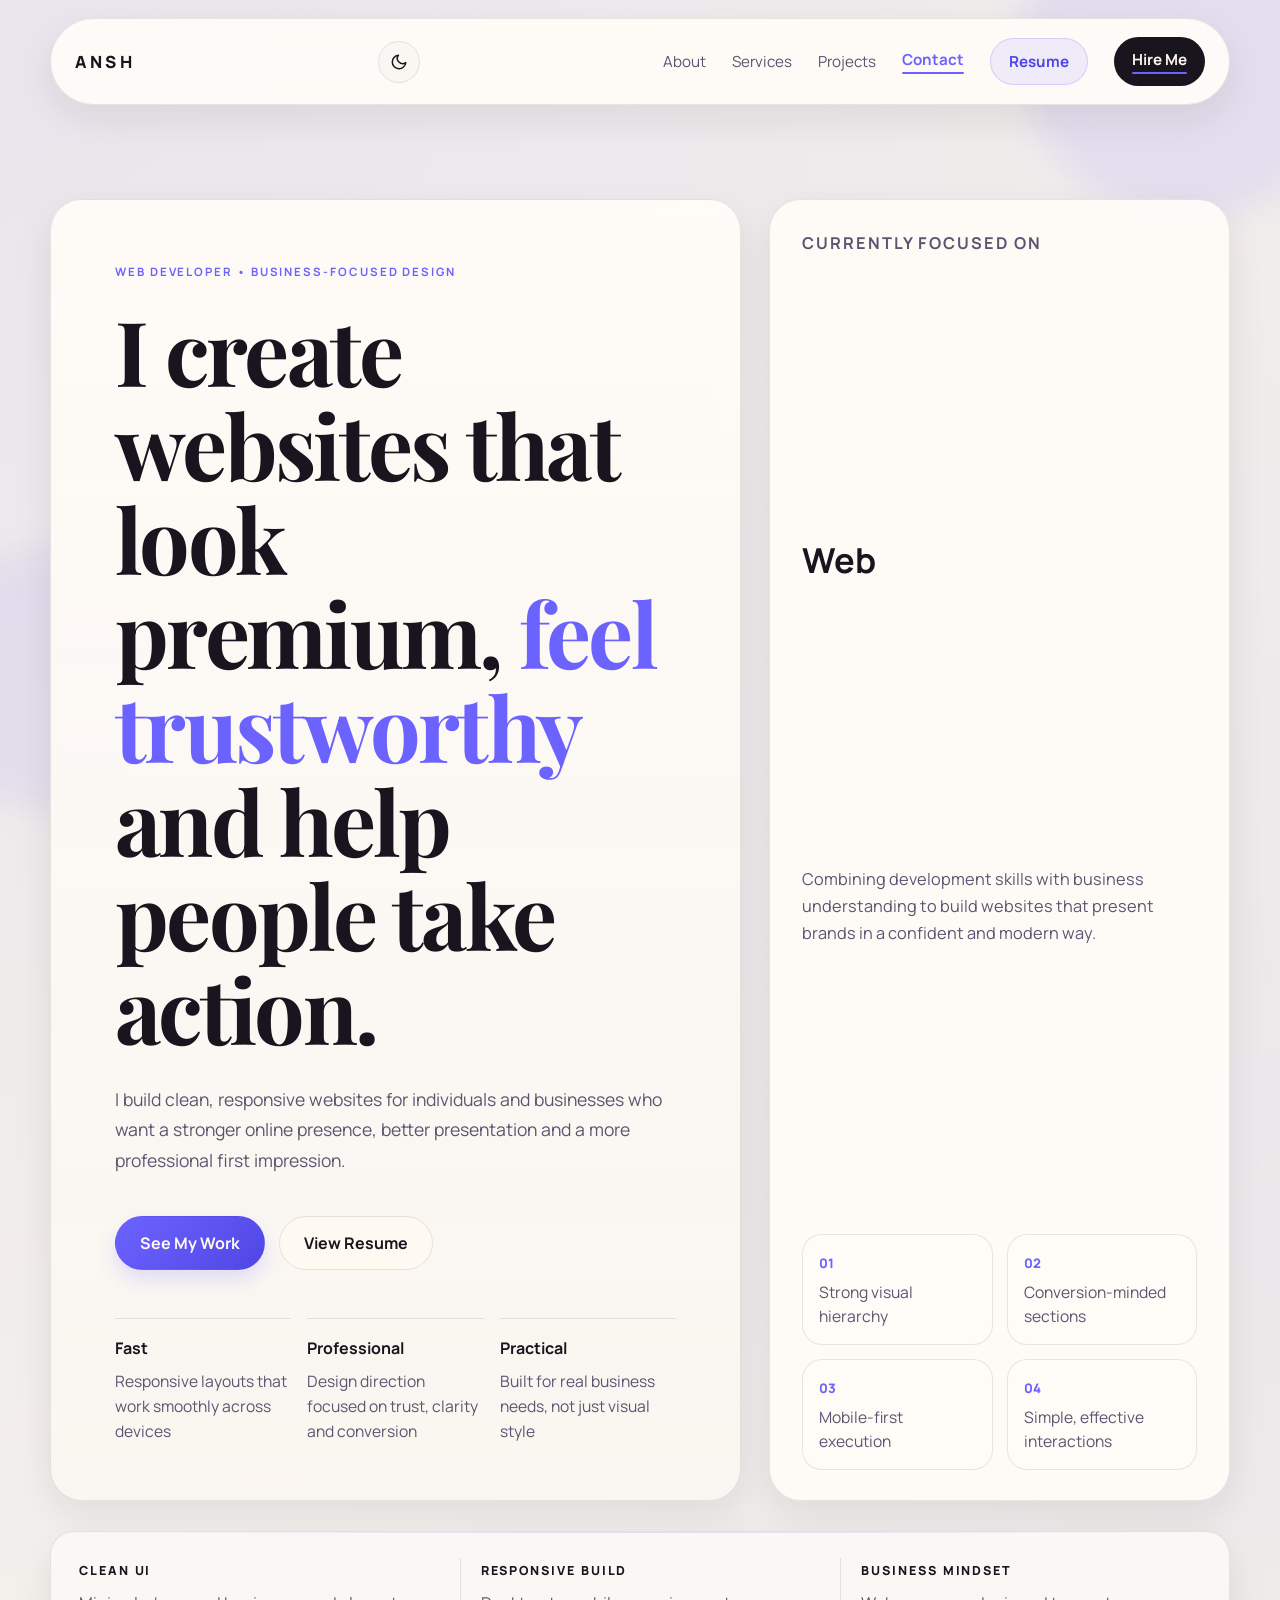
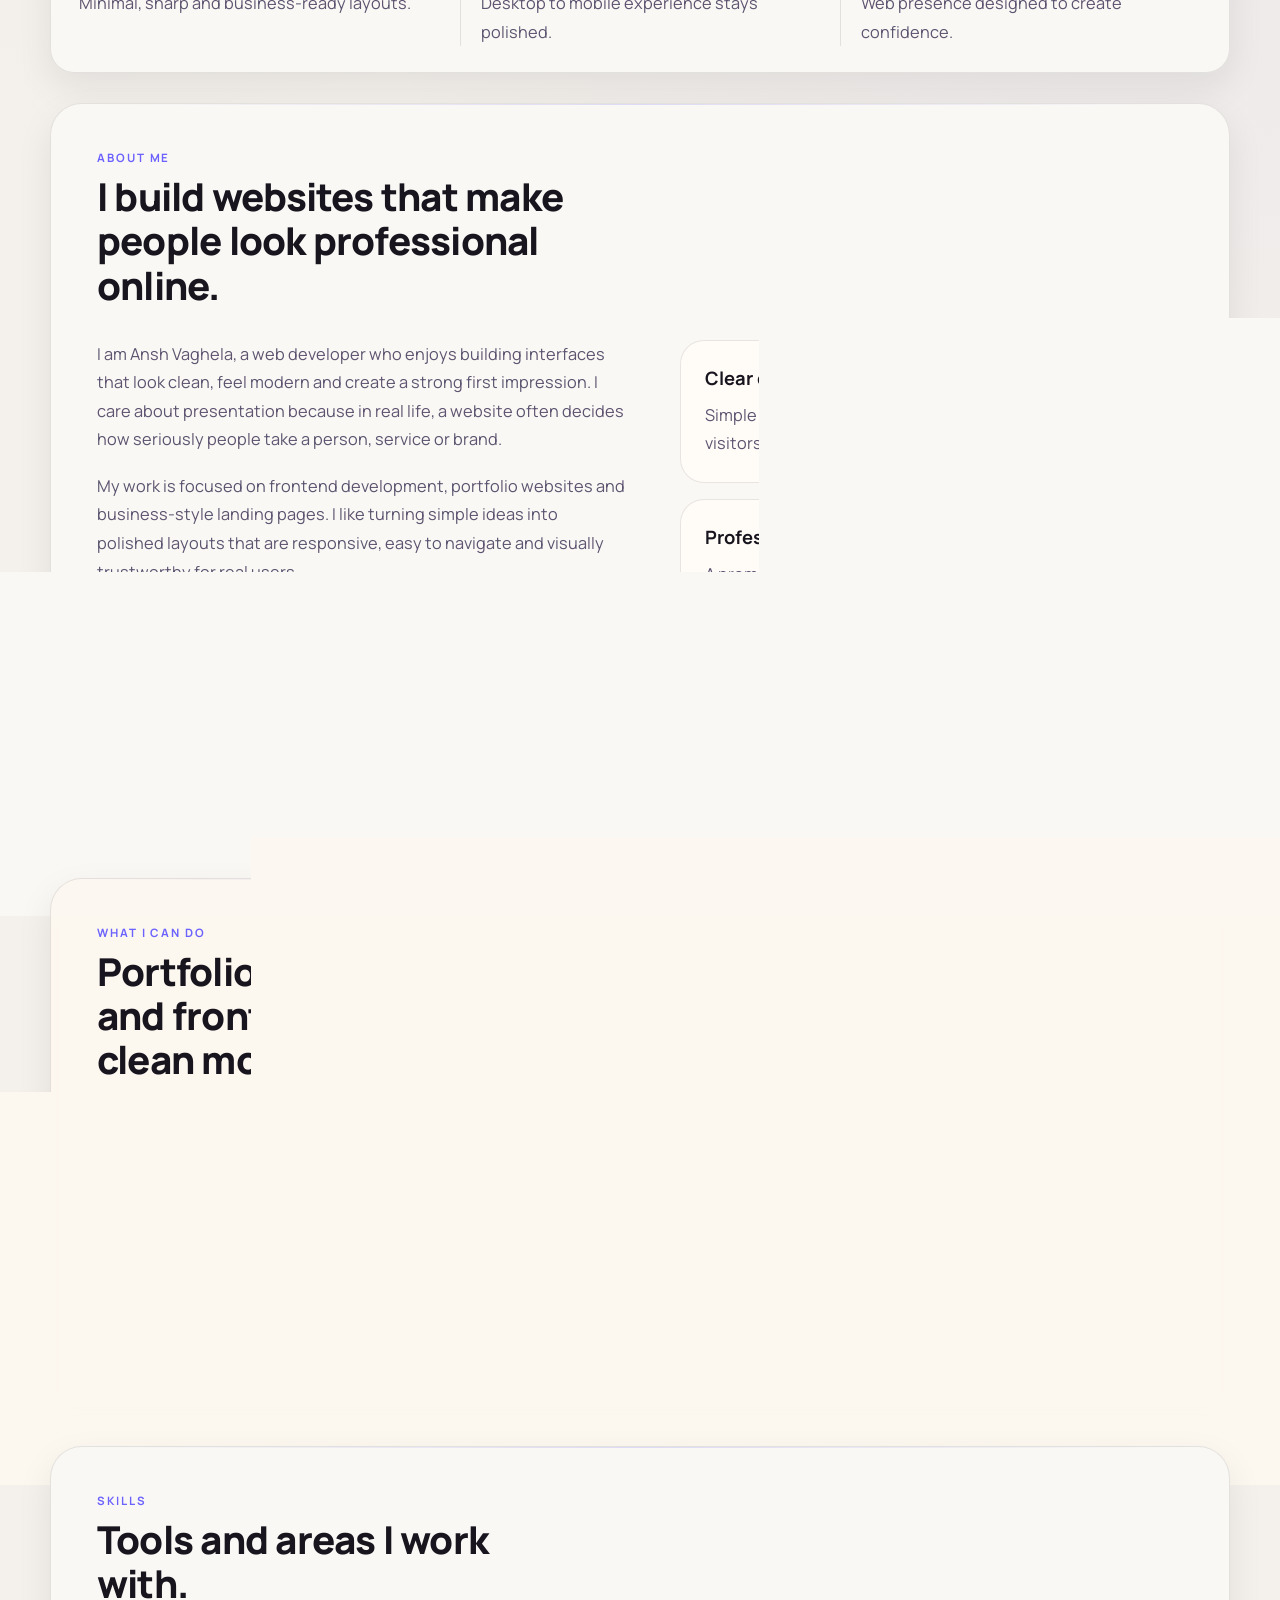
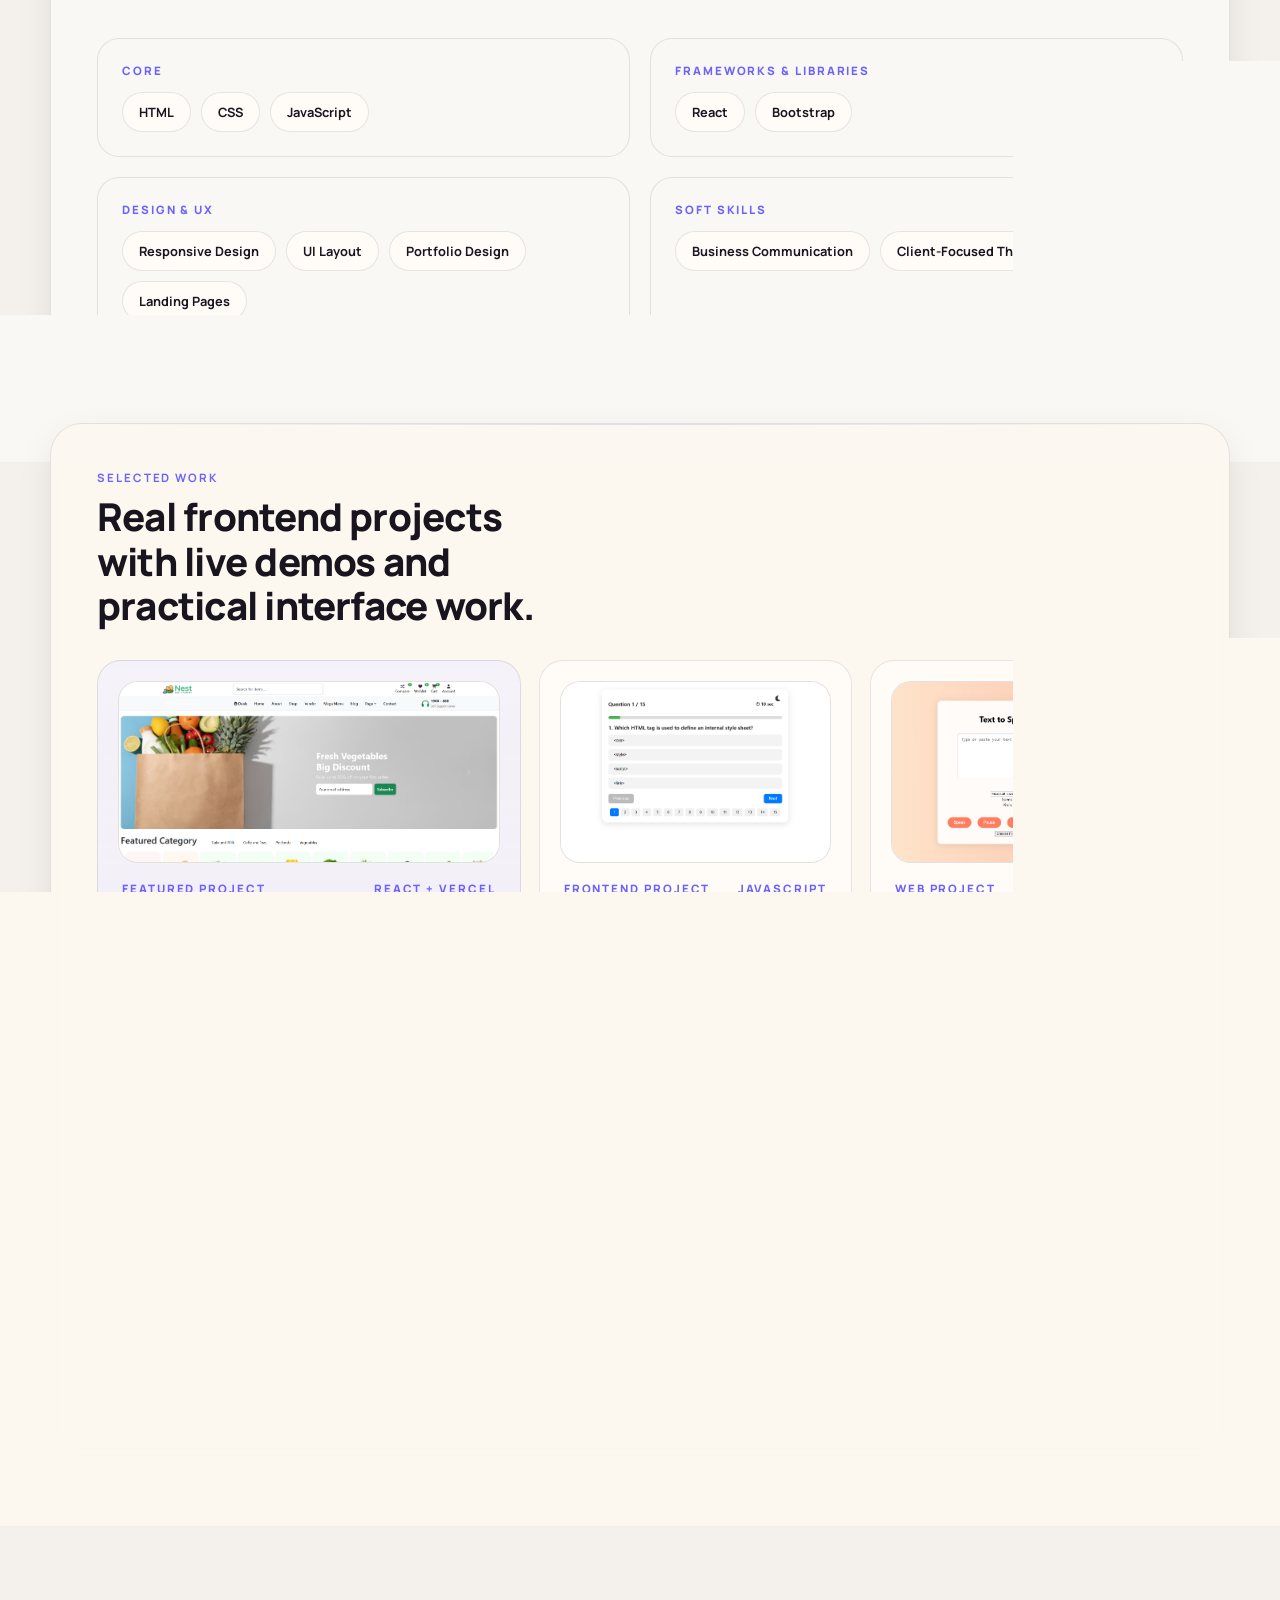
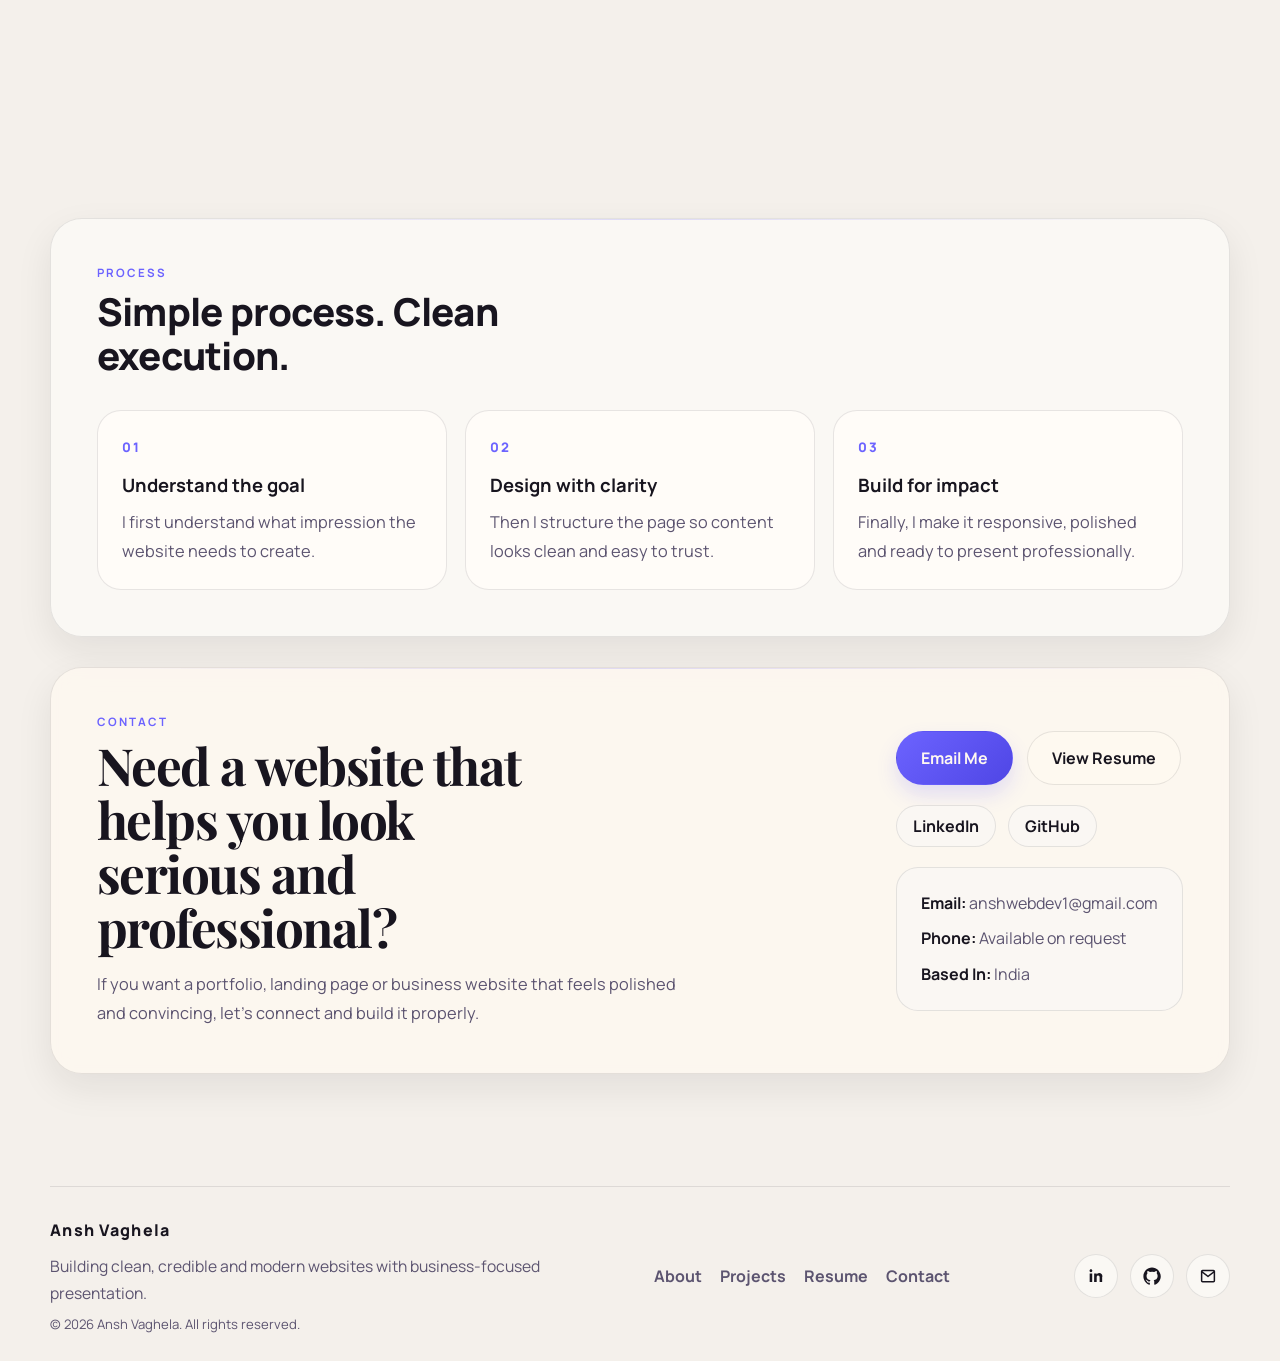
==== commit f221382a: "Redesign: dark mode, bottom nav, violet accent, grouped skills" ====
--- a/index.html
+++ b/index.html
@@ -35,10 +35,37 @@
   <link rel="stylesheet" href="style.css">
 </head>
 <body>
+  <!-- Scroll progress bar -->
+  <div class="scroll-progress" role="progressbar" aria-hidden="true"></div>
+
   <div class="page-shell">
     <header class="site-header">
       <nav class="navbar container">
         <a class="brand" href="#top" aria-label="Ansh home">ANSH</a>
+
+        <button
+          class="theme-toggle"
+          type="button"
+          aria-label="Switch to dark mode"
+        >
+          <!-- Moon icon (shown in light mode) -->
+          <svg class="icon-moon" viewBox="0 0 24 24" aria-hidden="true">
+            <path d="M21 12.79A9 9 0 1 1 11.21 3a7 7 0 0 0 9.79 9.79Z"/>
+          </svg>
+          <!-- Sun icon (shown in dark mode) -->
+          <svg class="icon-sun" viewBox="0 0 24 24" aria-hidden="true">
+            <circle cx="12" cy="12" r="5"/>
+            <line x1="12" y1="1" x2="12" y2="3"/>
+            <line x1="12" y1="21" x2="12" y2="23"/>
+            <line x1="4.22" y1="4.22" x2="5.64" y2="5.64"/>
+            <line x1="18.36" y1="18.36" x2="19.78" y2="19.78"/>
+            <line x1="1" y1="12" x2="3" y2="12"/>
+            <line x1="21" y1="12" x2="23" y2="12"/>
+            <line x1="4.22" y1="19.78" x2="5.64" y2="18.36"/>
+            <line x1="18.36" y1="5.64" x2="19.78" y2="4.22"/>
+          </svg>
+        </button>
+
         <button
           class="menu-toggle"
           type="button"
@@ -49,6 +76,7 @@
           <span></span>
           <span></span>
         </button>
+
         <div class="nav-panel" id="site-menu">
           <a href="#about">About</a>
           <a href="#services">Services</a>
@@ -121,7 +149,7 @@
         </aside>
       </section>
 
-      <section class="trust-strip container reveal" aria-label="Professional value points" style="margin-top: 30px;">
+      <section class="trust-strip container reveal" aria-label="Professional value points">
         <div>
           <span>Clean UI</span>
           <p>Minimal, sharp and business-ready layouts.</p>
@@ -206,16 +234,38 @@
           <p class="eyebrow">Skills</p>
           <h2>Tools and areas I work with.</h2>
         </div>
-        <div class="skill-cloud">
-          <span>HTML</span>
-          <span>CSS</span>
-          <span>JavaScript</span>
-          <span>Responsive Design</span>
-          <span>UI Layout</span>
-          <span>Landing Pages</span>
-          <span>Bootstrap</span>
-          <span>Portfolio Design</span>
-          <span>Business Communication</span>
+        <div class="skills-groups">
+          <div class="skill-group">
+            <p class="skill-group-label">Core</p>
+            <div class="skill-tags">
+              <span>HTML</span>
+              <span>CSS</span>
+              <span>JavaScript</span>
+            </div>
+          </div>
+          <div class="skill-group">
+            <p class="skill-group-label">Frameworks &amp; Libraries</p>
+            <div class="skill-tags">
+              <span>React</span>
+              <span>Bootstrap</span>
+            </div>
+          </div>
+          <div class="skill-group">
+            <p class="skill-group-label">Design &amp; UX</p>
+            <div class="skill-tags">
+              <span>Responsive Design</span>
+              <span>UI Layout</span>
+              <span>Portfolio Design</span>
+              <span>Landing Pages</span>
+            </div>
+          </div>
+          <div class="skill-group">
+            <p class="skill-group-label">Soft Skills</p>
+            <div class="skill-tags">
+              <span>Business Communication</span>
+              <span>Client-Focused Thinking</span>
+            </div>
+          </div>
         </div>
       </section>
 
@@ -307,77 +357,13 @@
         </div>
       </section>
 
-      <section class="gallery-section container reveal" id="gallery">
-        <div class="section-heading">
-          <p class="eyebrow">Work Gallery</p>
-          <h2>Project previews that show the kind of UI work I build.</h2>
-        </div>
-        <div class="gallery-grid">
-          <article class="gallery-card gallery-card-feature">
-            <div class="gallery-image">
-              <img src="assets/nest-mart-grocery-store.png" alt="Nest Mart Grocery Store homepage preview">
-              <div class="gallery-overlay">
-                <a href="https://grocery-react-sigma.vercel.app" target="_blank" rel="noreferrer">Live Demo</a>
-                <a href="https://github.com/anshvaghela-dev/grocery-react" target="_blank" rel="noreferrer">GitHub</a>
-              </div>
-            </div>
-            <div class="gallery-badge">Live Project</div>
-            <h3>Nest Mart Grocery Store</h3>
-            <p>
-              Modern grocery browsing interface with a fresh storefront feel and responsive product-first layout.
-            </p>
-            <div class="gallery-tags">
-              <span>React UI</span>
-              <span>E-commerce Style</span>
-            </div>
-          </article>
-          <article class="gallery-card">
-            <div class="gallery-image">
-              <img src="assets/smart-quiz-app.png" alt="Smart Quiz App interface preview">
-              <div class="gallery-overlay">
-                <a href="https://flourishing-selkie-ea6b11.netlify.app/" target="_blank" rel="noreferrer">Live Demo</a>
-                <a href="https://github.com/anshvaghela-dev/SmartQuiz" target="_blank" rel="noreferrer">GitHub</a>
-              </div>
-            </div>
-            <div class="gallery-badge">Interactive</div>
-            <h3>Smart Quiz App</h3>
-            <p>
-              Quiz flow designed around engagement, progression and clean interaction patterns.
-            </p>
-            <div class="gallery-tags">
-              <span>JavaScript</span>
-              <span>Quiz Logic</span>
-            </div>
-          </article>
-          <article class="gallery-card">
-            <div class="gallery-image">
-              <img src="assets/text-to-speech-converter.png" alt="Text to Speech Converter interface preview">
-              <div class="gallery-overlay">
-                <a href="https://speech-synthesizer-app.onrender.com/" target="_blank" rel="noreferrer">Live Demo</a>
-                <a href="https://github.com/anshvaghela-dev/speech-synthesizer-web" target="_blank" rel="noreferrer">GitHub</a>
-              </div>
-            </div>
-            <div class="gallery-badge">Browser App</div>
-            <h3>Text to Speech Converter</h3>
-            <p>
-              Voice-focused interface exploring web speech features through an accessible concept build.
-            </p>
-            <div class="gallery-tags">
-              <span>Speech UI</span>
-              <span>Web App</span>
-            </div>
-          </article>
-        </div>
-      </section>
-
-      <section class="resume-section container reveal" id="resume">
-        <div class="resume-card">
+      <section class="resume-section container reveal" id="resume">        <div class="resume-card">
           <div>
             <p class="eyebrow">Resume</p>
             <h2>Want the detailed profile as well?</h2>
             <p class="resume-copy">
               If you want to review my background, skills and experience in a more direct format,
-              you can request my resume and I will share it with you.
+              you can view or download my resume below.
             </p>
           </div>
           <div class="resume-actions">
@@ -448,19 +434,17 @@
     </main>
 
     <footer class="site-footer container">
-      <div>
-        <p class="footer-brand">Ansh Vaghela
-
-    
-        </p>
+      <div class="footer-left">
+        <p class="footer-brand">Ansh Vaghela</p>
         <p class="footer-copy">Building clean, credible and modern websites with business-focused presentation.</p>
+        <p class="footer-legal">&copy; <span id="footer-year"></span> Ansh Vaghela. All rights reserved.</p>
       </div>
-      <div class="footer-links">
+      <nav class="footer-links" aria-label="Footer navigation">
         <a href="#about">About</a>
         <a href="#projects">Projects</a>
         <a href="assets/ansh-vaghela-resume.pdf" target="_blank" rel="noreferrer">Resume</a>
         <a href="#contact">Contact</a>
-      </div>
+      </nav>
       <div class="footer-socials" aria-label="Social links">
         <a class="social-icon" href="https://www.linkedin.com/in/ansh4o/" target="_blank" rel="noreferrer" aria-label="LinkedIn">
           <svg viewBox="0 0 24 24" aria-hidden="true">
@@ -480,6 +464,41 @@
       </div>
     </footer>
   </div>
+
+  <!-- Mobile bottom navigation -->
+  <nav class="bottom-nav" aria-label="Mobile navigation">
+    <a class="bottom-nav-tab active" href="#top" data-section="top">
+      <svg viewBox="0 0 24 24" aria-hidden="true">
+        <path d="M3 9.5L12 3l9 6.5V20a1 1 0 0 1-1 1H5a1 1 0 0 1-1-1V9.5Z"/>
+        <path d="M9 21V12h6v9"/>
+      </svg>
+      <span>Home</span>
+    </a>
+    <a class="bottom-nav-tab" href="#about" data-section="about">
+      <svg viewBox="0 0 24 24" aria-hidden="true">
+        <circle cx="12" cy="8" r="4"/>
+        <path d="M4 20c0-4 3.6-7 8-7s8 3 8 7"/>
+      </svg>
+      <span>About</span>
+    </a>
+    <a class="bottom-nav-tab" href="#projects" data-section="projects">
+      <svg viewBox="0 0 24 24" aria-hidden="true">
+        <rect x="3" y="3" width="7" height="7" rx="1"/>
+        <rect x="14" y="3" width="7" height="7" rx="1"/>
+        <rect x="3" y="14" width="7" height="7" rx="1"/>
+        <rect x="14" y="14" width="7" height="7" rx="1"/>
+      </svg>
+      <span>Work</span>
+    </a>
+    <a class="bottom-nav-tab" href="#contact" data-section="contact">
+      <svg viewBox="0 0 24 24" aria-hidden="true">
+        <path d="M4 4h16c1.1 0 2 .9 2 2v12c0 1.1-.9 2-2 2H4c-1.1 0-2-.9-2-2V6c0-1.1.9-2 2-2Z"/>
+        <polyline points="22,6 12,13 2,6"/>
+      </svg>
+      <span>Contact</span>
+    </a>
+  </nav>
+
   <script src="script.js"></script>
 </body>
 </html>
--- a/style.css
+++ b/style.css
@@ -1,19 +1,43 @@
 :root {
-  --bg: #f5efe6;
-  --surface: rgba(255, 252, 246, 0.72);
-  --surface-strong: #fffaf1;
-  --surface-warm: rgba(251, 244, 234, 0.82);
-  --surface-cool: rgba(250, 247, 241, 0.84);
-  --text: #211c17;
-  --muted: #64584b;
-  --line: rgba(33, 28, 23, 0.1);
-  --accent: #b77933;
-  --accent-deep: #8f5920;
-  --shadow: 0 24px 70px rgba(49, 34, 17, 0.12);
+  /* Light mode colours */
+  --bg: #f4f0eb;
+  --surface: rgba(255, 252, 248, 0.92);
+  --surface-strong: #fffcf8;
+  --surface-warm: rgba(252, 247, 240, 0.94);
+  --surface-cool: rgba(250, 248, 244, 0.96);
+  --text: #18151f;
+  --muted: #5c5470;
+  --line: rgba(24, 21, 31, 0.10);
+  --accent: #6c63ff;
+  --accent-deep: #4f46e5;
+  --accent-glow: rgba(108, 99, 255, 0.18);
+  --shadow: 0 14px 36px rgba(24, 21, 31, 0.08);
+
+  /* Layout */
   --radius-lg: 32px;
   --radius-md: 22px;
   --radius-sm: 16px;
   --container: min(1180px, calc(100vw - 40px));
+
+  /* Components */
+  --progress-height: 3px;
+  --bottom-nav-height: 64px;
+}
+
+/* Dark mode overrides */
+[data-theme="dark"] {
+  --bg: #0f0f11;
+  --surface: rgba(22, 22, 28, 0.92);
+  --surface-strong: #1a1a22;
+  --surface-warm: rgba(20, 20, 26, 0.94);
+  --surface-cool: rgba(18, 18, 24, 0.96);
+  --text: #f0edf8;
+  --muted: #8b8499;
+  --line: rgba(240, 237, 248, 0.10);
+  --accent: #7c74ff;
+  --accent-deep: #a89cff;
+  --accent-glow: rgba(124, 116, 255, 0.22);
+  --shadow: 0 14px 36px rgba(0, 0, 0, 0.32);
 }
 
 * {
@@ -29,7 +53,6 @@
 #about,
 #services,
 #projects,
-#gallery,
 #resume,
 #contact,
 #top {
@@ -40,10 +63,18 @@
   font-family: "Manrope", sans-serif;
   color: var(--text);
   background:
-    radial-gradient(circle at top left, rgba(183, 121, 51, 0.18), transparent 30%),
-    radial-gradient(circle at right 20%, rgba(83, 115, 88, 0.12), transparent 24%),
-    linear-gradient(180deg, #f8f2e8 0%, #efe6d9 100%);
+    radial-gradient(circle at top left, rgba(108, 99, 255, 0.08), transparent 28%),
+    radial-gradient(circle at right 20%, rgba(79, 70, 229, 0.05), transparent 20%),
+    linear-gradient(180deg, var(--bg) 0%, var(--bg) 100%);
   min-height: 100vh;
+  transition: background 300ms ease, color 300ms ease;
+}
+
+[data-theme="dark"] body {
+  background:
+    radial-gradient(circle at top left, rgba(108, 99, 255, 0.12), transparent 28%),
+    radial-gradient(circle at right 20%, rgba(124, 116, 255, 0.06), transparent 20%),
+    linear-gradient(180deg, #0f0f11 0%, #0d0d10 100%);
 }
 
 body.menu-open {
@@ -81,7 +112,7 @@
   height: 340px;
   top: -120px;
   right: -80px;
-  background: rgba(183, 121, 51, 0.16);
+  background: rgba(108, 99, 255, 0.10);
 }
 
 .page-shell::after {
@@ -89,7 +120,7 @@
   height: 260px;
   left: -80px;
   bottom: 10%;
-  background: rgba(70, 96, 76, 0.14);
+  background: rgba(79, 70, 229, 0.07);
 }
 
 .container {
@@ -99,6 +130,20 @@
   z-index: 1;
 }
 
+/* ── Scroll progress bar ── */
+.scroll-progress {
+  position: fixed;
+  top: 0;
+  left: 0;
+  width: 0%;
+  height: var(--progress-height);
+  background: linear-gradient(90deg, var(--accent), var(--accent-deep));
+  z-index: 100;
+  transition: width 60ms linear;
+  border-radius: 0 2px 2px 0;
+  pointer-events: none;
+}
+
 .site-header {
   position: sticky;
   top: 0;
@@ -112,11 +157,18 @@
   justify-content: space-between;
   gap: 24px;
   padding: 18px 24px;
-  border: 1px solid rgba(255, 250, 241, 0.75);
+  border: 1px solid var(--line);
   border-radius: 999px;
-  background: rgba(255, 248, 238, 0.66);
-  backdrop-filter: blur(18px);
-  box-shadow: 0 10px 40px rgba(49, 34, 17, 0.08);
+  background: var(--surface);
+  backdrop-filter: blur(12px);
+  box-shadow: var(--shadow);
+  transition: background 300ms ease, border-color 300ms ease;
+}
+
+[data-theme="dark"] .navbar {
+  background: rgba(22, 22, 28, 0.88);
+  border-color: rgba(240, 237, 248, 0.08);
+  box-shadow: 0 8px 24px rgba(0, 0, 0, 0.24);
 }
 
 .brand {
@@ -141,6 +193,21 @@
 .nav-panel a:focus-visible {
   color: var(--accent-deep);
   transform: translateY(-1px);
+}
+
+/* Active nav state */
+.nav-panel a.nav-active {
+  color: var(--accent);
+  font-weight: 700;
+}
+
+.nav-panel a.nav-active::after {
+  content: '';
+  display: block;
+  height: 2px;
+  border-radius: 1px;
+  background: var(--accent);
+  margin-top: 2px;
 }
 
 .nav-cta {
@@ -148,16 +215,77 @@
   border-radius: 999px;
   background: var(--text);
   color: #fff7ef !important;
+  transition: background 180ms ease, transform 180ms ease, color 180ms ease;
+}
+
+.nav-cta:hover {
+  transform: translateY(-1px);
+  background: var(--accent);
+  color: #fff8f1 !important;
+}
+
+[data-theme="dark"] .nav-cta {
+  color: #0f0f11 !important;
+}
+
+[data-theme="dark"] .nav-cta:hover {
+  color: #fff8f1 !important;
 }
 
 .nav-resume {
   padding: 12px 18px;
   border-radius: 999px;
-  background: rgba(188, 124, 53, 0.14);
-  border: 1px solid rgba(143, 89, 32, 0.18);
+  background: rgba(108, 99, 255, 0.10);
+  border: 1px solid rgba(108, 99, 255, 0.22);
   color: var(--accent-deep) !important;
   font-weight: 700;
-}
+  transition: background 180ms ease, transform 180ms ease;
+}
+
+.nav-resume:hover {
+  transform: translateY(-1px);
+  background: rgba(108, 99, 255, 0.18);
+}
+
+/* Theme toggle button */
+.theme-toggle {
+  display: inline-flex;
+  align-items: center;
+  justify-content: center;
+  width: 42px;
+  height: 42px;
+  border: 1px solid var(--line);
+  border-radius: 50%;
+  background: var(--surface-cool);
+  color: var(--text);
+  cursor: pointer;
+  transition: background 180ms ease, border-color 180ms ease, transform 180ms ease;
+  flex-shrink: 0;
+}
+
+.theme-toggle:hover,
+.theme-toggle:focus-visible {
+  transform: translateY(-1px);
+  border-color: var(--accent);
+  background: var(--accent-glow);
+}
+
+.theme-toggle svg {
+  width: 18px;
+  height: 18px;
+  fill: none;
+  stroke: currentColor;
+  stroke-width: 2;
+  stroke-linecap: round;
+  stroke-linejoin: round;
+}
+
+/* Show moon in light mode, sun in dark mode */
+.icon-sun { display: none; }
+.icon-moon { display: block; }
+
+[data-theme="dark"] .icon-sun { display: block; }
+[data-theme="dark"] .icon-moon { display: none; }
 
 .menu-toggle {
   display: none;
@@ -165,7 +293,7 @@
   height: 48px;
   border: 0;
   border-radius: 50%;
-  background: rgba(33, 28, 23, 0.08);
+  background: var(--line);
   cursor: pointer;
 }
 
@@ -205,9 +333,9 @@
 .resume-card,
 .process-section,
 .contact-card {
-  border: 1px solid rgba(255, 250, 241, 0.75);
+  border: 1px solid var(--line);
   background: var(--surface);
-  backdrop-filter: blur(20px);
+  backdrop-filter: blur(10px);
   box-shadow: var(--shadow);
 }
 
@@ -240,12 +368,17 @@
   left: 38px;
   right: 38px;
   height: 1px;
-  background: linear-gradient(90deg, transparent, rgba(143, 89, 32, 0.24), transparent);
+  background: linear-gradient(90deg, transparent, rgba(108, 99, 255, 0.20), transparent);
 }
 
 .hero-copy {
-  padding: 56px;
+  padding: 64px 64px 56px;
   border-radius: var(--radius-lg);
+  background: linear-gradient(180deg, rgba(255, 252, 248, 0.95) 0%, rgba(250, 246, 240, 0.92) 100%);
+}
+
+[data-theme="dark"] .hero-copy {
+  background: linear-gradient(180deg, rgba(22, 22, 30, 0.95) 0%, rgba(18, 18, 26, 0.92) 100%);
 }
 
 .eyebrow,
@@ -253,7 +386,6 @@
 .card-index,
 .project-topline span,
 .trust-strip span,
-.skill-cloud span,
 .process-grid strong {
   letter-spacing: 0.12rem;
   text-transform: uppercase;
@@ -264,7 +396,7 @@
 .card-index {
   font-size: 0.72rem;
   font-weight: 700;
-  color: var(--accent-deep);
+  color: var(--accent);
 }
 
 .hero-copy h1,
@@ -276,13 +408,13 @@
 }
 
 .hero-copy h1 {
-  max-width: 11ch;
-  margin-top: 20px;
+  max-width: 13ch;
+  margin-top: 24px;
   font-size: clamp(3.2rem, 7vw, 6.3rem);
 }
 
 .hero-copy h1 span {
-  color: var(--accent-deep);
+  color: var(--accent);
 }
 
 .hero-text,
@@ -301,7 +433,7 @@
 
 .hero-text {
   max-width: 58ch;
-  margin-top: 22px;
+  margin-top: 28px;
   font-size: 1.1rem;
 }
 
@@ -314,7 +446,7 @@
 }
 
 .hero-actions {
-  margin-top: 34px;
+  margin-top: 40px;
 }
 
 .button {
@@ -326,30 +458,49 @@
   border-radius: 999px;
   border: 1px solid transparent;
   font-weight: 700;
-  transition: transform 180ms ease, box-shadow 180ms ease, background 180ms ease;
+  transition: transform 220ms cubic-bezier(0.34, 1.56, 0.64, 1),
+              box-shadow 220ms ease,
+              background 180ms ease,
+              border-color 180ms ease;
 }
 
 .button:hover,
 .button:focus-visible {
-  transform: translateY(-2px);
+  transform: translateY(-3px);
 }
 
 .button-primary {
-  background: linear-gradient(135deg, #bc7c35 0%, #8f5920 100%);
+  background: linear-gradient(135deg, var(--accent) 0%, var(--accent-deep) 100%);
   color: #fff8f1;
-  box-shadow: 0 16px 30px rgba(143, 89, 32, 0.22);
+  box-shadow: 0 10px 20px var(--accent-glow);
+}
+
+.button-primary:hover,
+.button-primary:focus-visible {
+  box-shadow: 0 14px 32px var(--accent-glow), 0 4px 8px rgba(0, 0, 0, 0.08);
 }
 
 .button-secondary {
   border-color: var(--line);
-  background: rgba(255, 250, 241, 0.5);
+  background: rgba(255, 250, 241, 0.82);
+  color: var(--text);
+}
+
+[data-theme="dark"] .button-secondary {
+  background: rgba(30, 30, 40, 0.82);
+}
+
+.button-secondary:hover,
+.button-secondary:focus-visible {
+  border-color: var(--accent);
+  box-shadow: 0 8px 20px var(--accent-glow);
 }
 
 .hero-highlights {
   display: grid;
   grid-template-columns: repeat(3, minmax(0, 1fr));
   gap: 16px;
-  margin-top: 40px;
+  margin-top: 48px;
 }
 
 .hero-highlights div {
@@ -400,7 +551,7 @@
 .project-card,
 .process-grid article {
   border: 1px solid var(--line);
-  background: rgba(255, 253, 248, 0.72);
+  background: var(--surface-strong);
 }
 
 .metric-grid article {
@@ -411,7 +562,7 @@
 .metric-grid strong,
 .process-grid strong {
   display: inline-flex;
-  color: var(--accent-deep);
+  color: var(--accent);
   font-size: 0.82rem;
   font-weight: 800;
 }
@@ -444,6 +595,23 @@
   color: var(--text);
   font-size: 0.78rem;
   font-weight: 800;
+}
+
+/* Card hover effects */
+.info-card,
+.project-card,
+.about-points article {
+  transition: transform 240ms cubic-bezier(0.34, 1.56, 0.64, 1),
+              box-shadow 240ms ease,
+              border-color 180ms ease;
+}
+
+.info-card:hover,
+.project-card:hover,
+.about-points article:hover {
+  transform: translateY(-4px);
+  box-shadow: 0 20px 48px var(--accent-glow), 0 6px 16px rgba(0, 0, 0, 0.06);
+  border-color: rgba(108, 99, 255, 0.22);
 }
 
 .about-section,
@@ -471,7 +639,11 @@
 }
 
 .gallery-section {
-  background: linear-gradient(180deg, rgba(252, 246, 237, 0.9) 0%, rgba(248, 239, 227, 0.82) 100%);
+  background: linear-gradient(180deg, rgba(240, 238, 255, 0.6) 0%, rgba(230, 228, 255, 0.4) 100%);
+}
+
+[data-theme="dark"] .gallery-section {
+  background: linear-gradient(180deg, rgba(20, 18, 36, 0.8) 0%, rgba(16, 14, 30, 0.6) 100%);
 }
 
 .section-heading {
@@ -533,8 +705,8 @@
   margin: -4px -4px 18px;
   overflow: hidden;
   border-radius: 20px;
-  border: 1px solid rgba(33, 28, 23, 0.08);
-  background: rgba(255, 250, 241, 0.68);
+  border: 1px solid var(--line);
+  background: var(--surface-cool);
 }
 
 .project-preview img {
@@ -557,21 +729,57 @@
   grid-template-columns: repeat(4, minmax(0, 1fr));
 }
 
-.skill-cloud {
+/* Grouped skills */
+.skills-groups {
+  display: grid;
+  grid-template-columns: repeat(2, minmax(0, 1fr));
+  gap: 20px;
+  margin-top: 32px;
+}
+
+.skill-group {
+  padding: 24px;
+  border-radius: var(--radius-md);
+  border: 1px solid var(--line);
+  background: var(--surface-cool);
+  transition: border-color 180ms ease, transform 200ms ease;
+}
+
+.skill-group:hover {
+  border-color: rgba(108, 99, 255, 0.22);
+  transform: translateY(-2px);
+}
+
+.skill-group-label {
+  font-size: 0.72rem;
+  font-weight: 800;
+  letter-spacing: 0.12rem;
+  text-transform: uppercase;
+  color: var(--accent);
+  margin-bottom: 14px;
+}
+
+.skill-tags {
   display: flex;
   flex-wrap: wrap;
-  gap: 14px;
-  margin-top: 28px;
-}
-
-.skill-cloud span {
-  padding: 14px 18px;
+  gap: 10px;
+}
+
+.skill-tags span {
+  padding: 10px 16px;
   border-radius: 999px;
   border: 1px solid var(--line);
-  background: rgba(255, 251, 245, 0.8);
+  background: var(--surface-strong);
   color: var(--text);
-  font-size: 0.78rem;
-  font-weight: 800;
+  font-size: 0.8rem;
+  font-weight: 700;
+  transition: border-color 180ms ease, color 180ms ease, transform 180ms ease;
+}
+
+.skill-tags span:hover {
+  border-color: var(--accent);
+  color: var(--accent);
+  transform: translateY(-1px);
 }
 
 .projects-grid {
@@ -594,15 +802,20 @@
   padding: 28px;
   border-radius: 28px;
   border: 1px solid var(--line);
-  background:
-    linear-gradient(160deg, rgba(255, 252, 246, 0.92) 0%, rgba(244, 232, 217, 0.8) 100%);
-  box-shadow: inset 0 1px 0 rgba(255, 255, 255, 0.55);
+  background: linear-gradient(160deg, rgba(255, 252, 248, 0.97) 0%, rgba(235, 232, 255, 0.70) 100%);
+  box-shadow: inset 0 1px 0 rgba(255, 255, 255, 0.55), 0 10px 28px rgba(24, 21, 31, 0.05);
 }
 
 .gallery-card-feature {
   background:
-    radial-gradient(circle at top right, rgba(188, 124, 53, 0.18), transparent 34%),
-    linear-gradient(160deg, rgba(255, 252, 246, 0.96) 0%, rgba(244, 229, 212, 0.88) 100%);
+    radial-gradient(circle at top right, rgba(108, 99, 255, 0.10), transparent 32%),
+    linear-gradient(160deg, rgba(255, 252, 246, 0.98) 0%, rgba(235, 232, 255, 0.92) 100%);
+}
+
+[data-theme="dark"] .gallery-card-feature {
+  background:
+    radial-gradient(circle at top right, rgba(108, 99, 255, 0.14), transparent 32%),
+    linear-gradient(160deg, rgba(22, 22, 30, 0.98) 0%, rgba(28, 26, 48, 0.92) 100%);
 }
 
 .gallery-image {
@@ -610,8 +823,8 @@
   margin: -8px -8px 22px;
   overflow: hidden;
   border-radius: 20px;
-  border: 1px solid rgba(33, 28, 23, 0.08);
-  background: rgba(255, 250, 241, 0.7);
+  border: 1px solid var(--line);
+  background: var(--surface-cool);
 }
 
 .gallery-image img {
@@ -654,7 +867,7 @@
   min-height: 42px;
   padding: 0 16px;
   border-radius: 999px;
-  background: rgba(255, 248, 238, 0.95);
+  background: var(--surface-strong);
   color: var(--text);
   font-size: 0.88rem;
   font-weight: 800;
@@ -672,8 +885,8 @@
   margin-bottom: 18px;
   padding: 8px 12px;
   border-radius: 999px;
-  background: rgba(143, 89, 32, 0.08);
-  color: var(--accent-deep);
+  background: rgba(108, 99, 255, 0.10);
+  color: var(--accent);
   font-size: 0.76rem;
   font-weight: 800;
   letter-spacing: 0.1rem;
@@ -705,15 +918,18 @@
   padding: 9px 12px;
   border-radius: 999px;
   border: 1px solid var(--line);
-  background: rgba(255, 250, 241, 0.72);
+  background: var(--surface-cool);
   color: var(--text);
   font-size: 0.76rem;
   font-weight: 800;
 }
 
 .feature-card {
-  background:
-    linear-gradient(180deg, rgba(255, 250, 243, 0.92) 0%, rgba(244, 229, 212, 0.84) 100%);
+  background: linear-gradient(180deg, rgba(240, 238, 255, 0.6) 0%, rgba(220, 216, 255, 0.40) 100%);
+}
+
+[data-theme="dark"] .feature-card {
+  background: linear-gradient(180deg, rgba(22, 20, 40, 0.97) 0%, rgba(28, 24, 52, 0.92) 100%);
 }
 
 .project-topline {
@@ -724,7 +940,7 @@
 }
 
 .project-topline span {
-  color: var(--accent-deep);
+  color: var(--accent);
   font-size: 0.72rem;
   font-weight: 800;
 }
@@ -740,7 +956,7 @@
   padding: 8px 12px;
   border-radius: 999px;
   border: 1px solid var(--line);
-  background: rgba(255, 250, 241, 0.75);
+  background: var(--surface-cool);
   color: var(--muted);
   font-size: 0.78rem;
   font-weight: 700;
@@ -774,8 +990,25 @@
 
 .project-links a,
 .project-link {
+  display: inline-flex;
+  align-items: center;
+  justify-content: center;
+  min-height: 38px;
+  padding: 0 16px;
+  border-radius: 999px;
+  border: 1px solid var(--line);
+  background: var(--surface-cool);
   color: var(--text);
+  font-size: 0.88rem;
   font-weight: 700;
+  transition: transform 180ms ease, border-color 180ms ease, background 180ms ease;
+}
+
+.project-links a:hover,
+.project-links a:focus-visible {
+  transform: translateY(-1px);
+  border-color: var(--accent);
+  background: var(--accent-glow);
 }
 
 .project-links a {
@@ -862,7 +1095,7 @@
   padding: 0 16px;
   border-radius: 999px;
   border: 1px solid var(--line);
-  background: rgba(255, 251, 245, 0.78);
+  background: var(--surface-cool);
   color: var(--text);
   font-weight: 700;
   transition: transform 180ms ease, border-color 180ms ease, color 180ms ease;
@@ -871,15 +1104,15 @@
 .contact-socials a:hover,
 .contact-socials a:focus-visible {
   transform: translateY(-1px);
-  border-color: rgba(143, 89, 32, 0.32);
-  color: var(--accent-deep);
+  border-color: rgba(108, 99, 255, 0.32);
+  color: var(--accent);
 }
 
 .contact-details {
   padding: 22px 24px;
   border: 1px solid var(--line);
   border-radius: 22px;
-  background: rgba(255, 251, 245, 0.7);
+  background: var(--surface-cool);
 }
 
 .contact-details p {
@@ -900,7 +1133,15 @@
   align-items: center;
   justify-content: space-between;
   gap: 24px;
-  padding: 8px 0 10px;
+  padding: 32px 0 28px;
+  border-top: 1px solid var(--line);
+  margin-top: 48px;
+}
+
+.footer-left {
+  display: flex;
+  flex-direction: column;
+  gap: 4px;
 }
 
 .footer-brand {
@@ -917,6 +1158,12 @@
   font-size: 0.98rem;
 }
 
+.footer-legal {
+  margin-top: 4px;
+  font-size: 0.82rem;
+  color: var(--muted);
+}
+
 .footer-links {
   display: flex;
   flex-wrap: wrap;
@@ -931,7 +1178,7 @@
 
 .footer-links a:hover,
 .footer-links a:focus-visible {
-  color: var(--accent-deep);
+  color: var(--accent);
   transform: translateY(-1px);
 }
 
@@ -950,7 +1197,7 @@
   height: 44px;
   border-radius: 50%;
   border: 1px solid var(--line);
-  background: rgba(255, 251, 245, 0.72);
+  background: var(--surface-cool);
   color: var(--text);
   transition: transform 180ms ease, border-color 180ms ease, background 180ms ease;
 }
@@ -958,8 +1205,8 @@
 .social-icon:hover,
 .social-icon:focus-visible {
   transform: translateY(-2px);
-  border-color: rgba(143, 89, 32, 0.35);
-  background: rgba(255, 247, 236, 0.95);
+  border-color: rgba(108, 99, 255, 0.35);
+  background: var(--accent-glow);
 }
 
 .social-icon svg {
@@ -994,6 +1241,10 @@
     grid-template-columns: repeat(2, minmax(0, 1fr));
   }
 
+  .skills-groups {
+    grid-template-columns: repeat(2, minmax(0, 1fr));
+  }
+
   .about-story {
     padding-right: 0;
   }
@@ -1014,6 +1265,11 @@
 }
 
 @media (max-width: 820px) {
+  /* Push content above bottom nav */
+  body {
+    padding-bottom: calc(var(--bottom-nav-height) + env(safe-area-inset-bottom, 0px));
+  }
+
   .site-header {
     padding-top: 12px;
   }
@@ -1023,42 +1279,14 @@
     border-radius: 28px;
   }
 
+  /* Hide hamburger — bottom nav replaces it */
   .menu-toggle {
-    display: inline-block;
-    position: relative;
-    z-index: 2;
-  }
-
-  .menu-toggle[aria-expanded="true"] span:first-child {
-    transform: translateY(7px) rotate(45deg);
-  }
-
-  .menu-toggle[aria-expanded="true"] span:last-child {
-    transform: translateY(-7px) rotate(-45deg);
-  }
-
+    display: none;
+  }
+
+  /* Hide desktop nav panel on mobile */
   .nav-panel {
-    position: absolute;
-    top: calc(100% + 12px);
-    left: 0;
-    right: 0;
-    display: grid;
-    gap: 14px;
-    padding: 18px;
-    border: 1px solid rgba(255, 250, 241, 0.8);
-    border-radius: 24px;
-    background: rgba(255, 249, 240, 0.95);
-    box-shadow: var(--shadow);
-    opacity: 0;
-    pointer-events: none;
-    transform: translateY(-8px);
-    transition: opacity 180ms ease, transform 180ms ease;
-  }
-
-  .nav-panel.is-open {
-    opacity: 1;
-    pointer-events: auto;
-    transform: translateY(0);
+    display: none;
   }
 
   .hero-copy {
@@ -1095,7 +1323,8 @@
   .trust-strip,
   .services-grid,
   .process-grid,
-  .metric-grid {
+  .metric-grid,
+  .skills-groups {
     grid-template-columns: 1fr;
   }
 
@@ -1107,6 +1336,78 @@
   }
 }
 
+/* ── Mobile Bottom Navigation ── */
+.bottom-nav {
+  display: none;
+}
+
+@media (max-width: 820px) {
+  .bottom-nav {
+    display: flex;
+    position: fixed;
+    bottom: 0;
+    left: 0;
+    right: 0;
+    height: var(--bottom-nav-height);
+    padding-bottom: env(safe-area-inset-bottom, 0px);
+    background: var(--surface-strong);
+    border-top: 1px solid var(--line);
+    backdrop-filter: blur(16px);
+    -webkit-backdrop-filter: blur(16px);
+    z-index: 30;
+    align-items: stretch;
+    box-shadow: 0 -4px 20px rgba(0, 0, 0, 0.08);
+  }
+
+  [data-theme="dark"] .bottom-nav {
+    box-shadow: 0 -4px 20px rgba(0, 0, 0, 0.32);
+  }
+
+  .bottom-nav-tab {
+    flex: 1;
+    display: flex;
+    flex-direction: column;
+    align-items: center;
+    justify-content: center;
+    gap: 4px;
+    color: var(--muted);
+    font-size: 0.65rem;
+    font-weight: 700;
+    letter-spacing: 0.04rem;
+    text-transform: uppercase;
+    text-decoration: none;
+    transition: color 180ms ease;
+    -webkit-tap-highlight-color: transparent;
+    padding: 8px 4px;
+  }
+
+  .bottom-nav-tab svg {
+    width: 22px;
+    height: 22px;
+    fill: none;
+    stroke: currentColor;
+    stroke-width: 1.8;
+    stroke-linecap: round;
+    stroke-linejoin: round;
+    transition: transform 200ms cubic-bezier(0.34, 1.56, 0.64, 1), stroke 180ms ease;
+  }
+
+  .bottom-nav-tab.active {
+    color: var(--accent);
+  }
+
+  .bottom-nav-tab.active svg {
+    transform: translateY(-3px);
+    stroke: var(--accent);
+  }
+
+  .bottom-nav-tab:focus-visible {
+    outline: 2px solid var(--accent);
+    outline-offset: -2px;
+    border-radius: 8px;
+  }
+}
+
 @media (max-width: 560px) {
   :root {
     --container: min(100vw - 22px, 1180px);
@@ -1130,4 +1431,8 @@
   .button {
     width: 100%;
   }
-}
+
+  .skills-groups {
+    grid-template-columns: 1fr;
+  }
+}
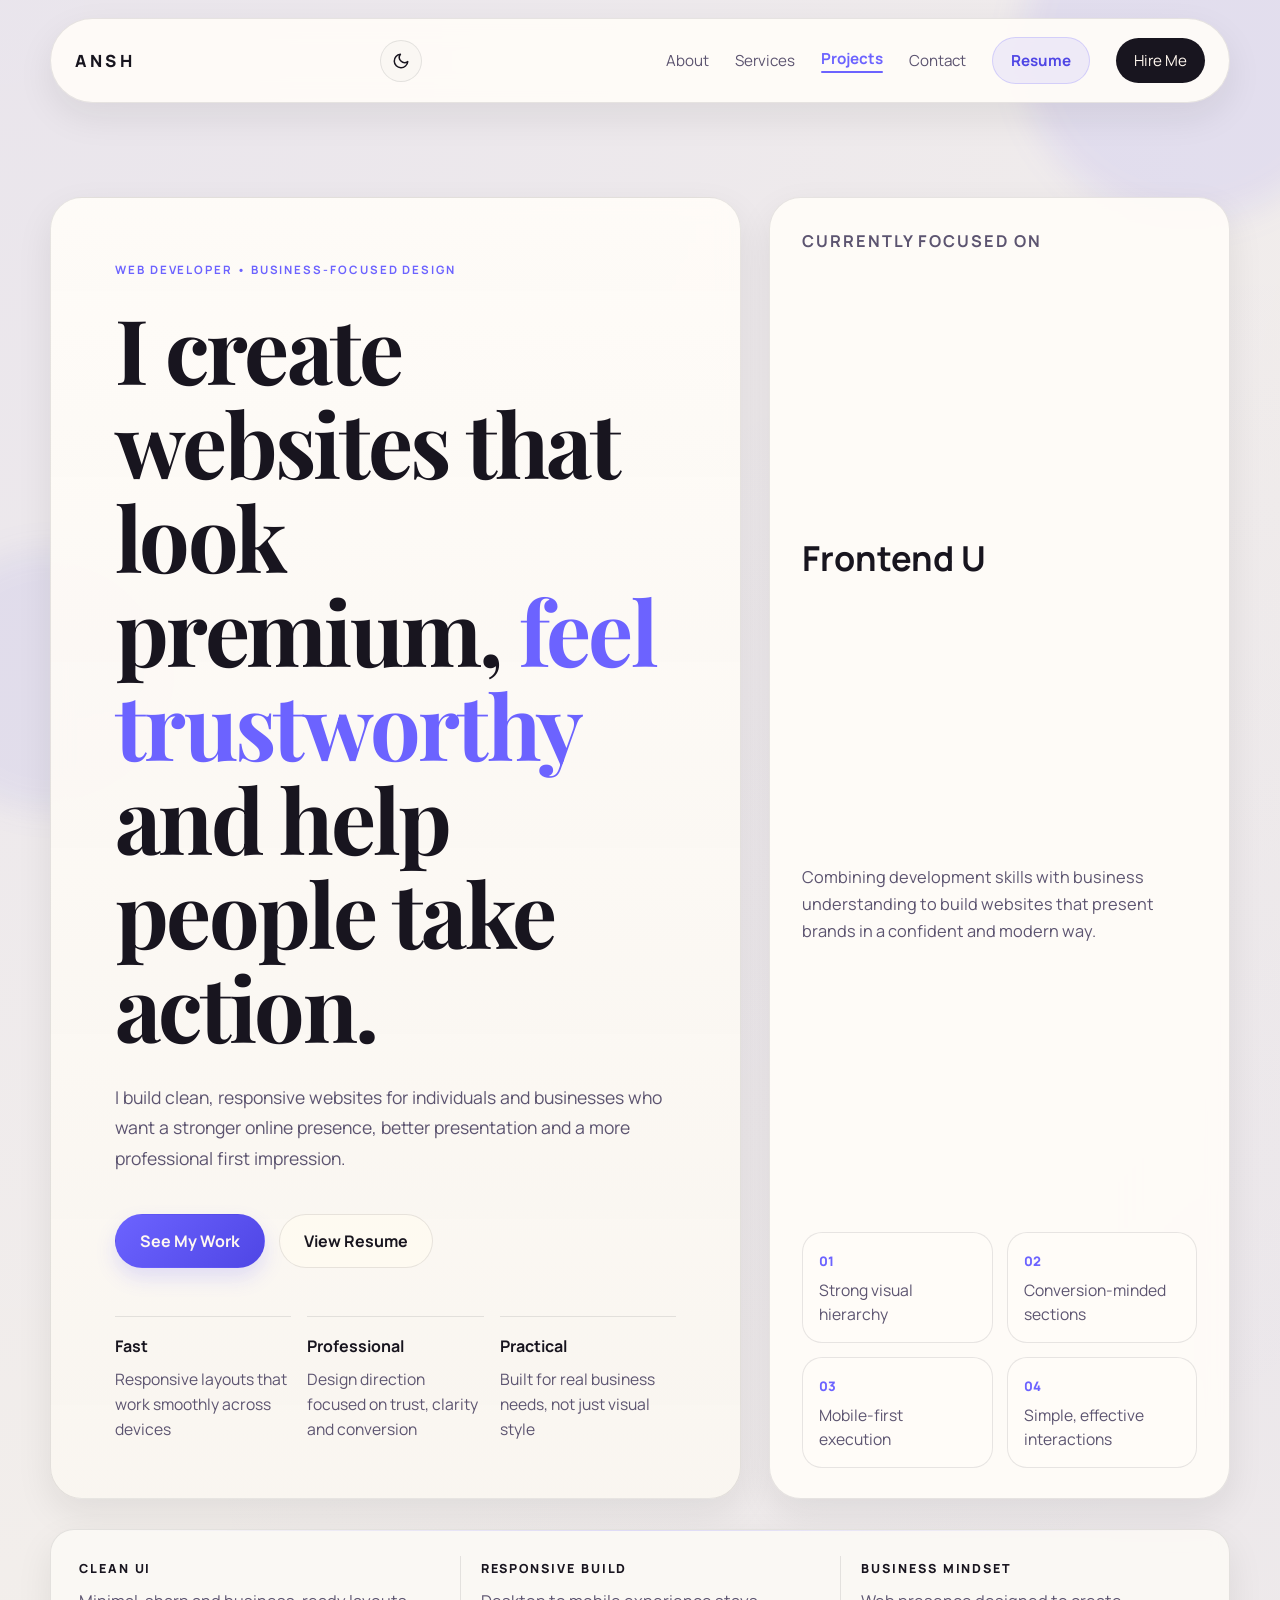
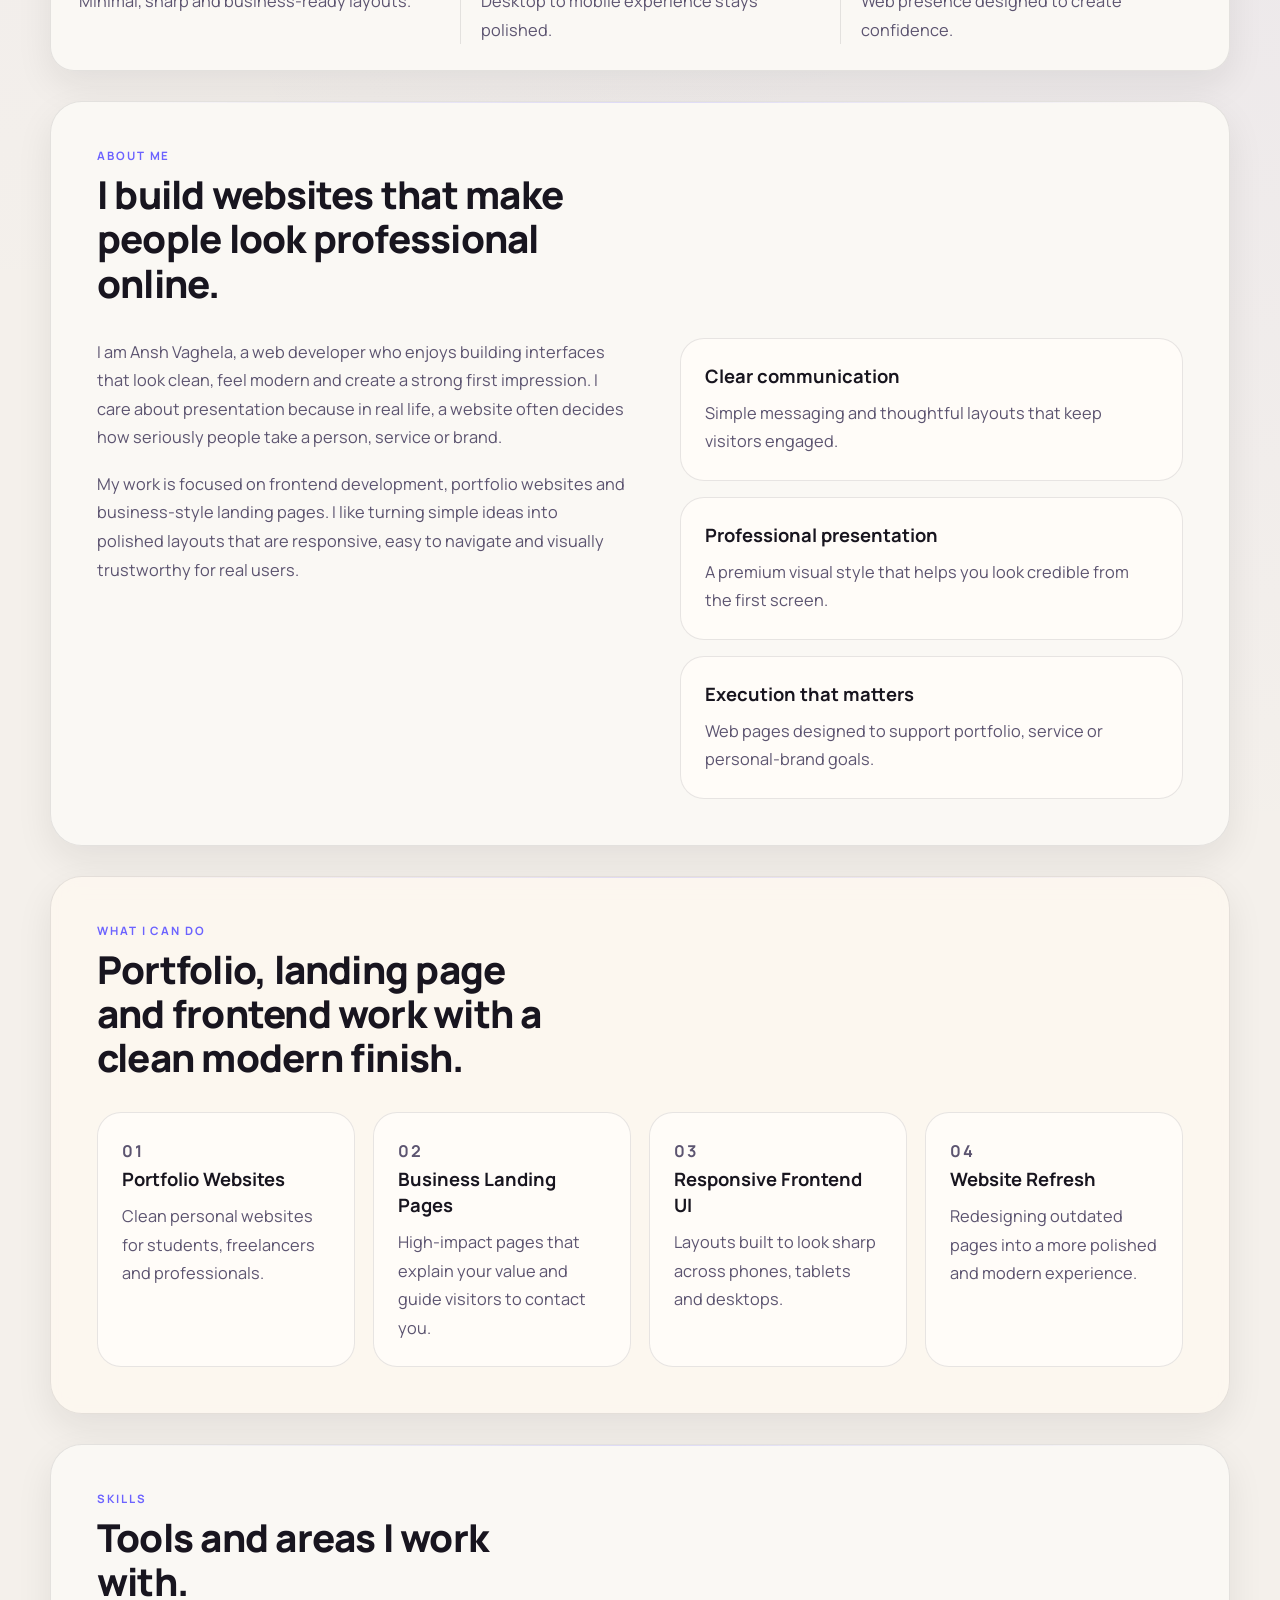
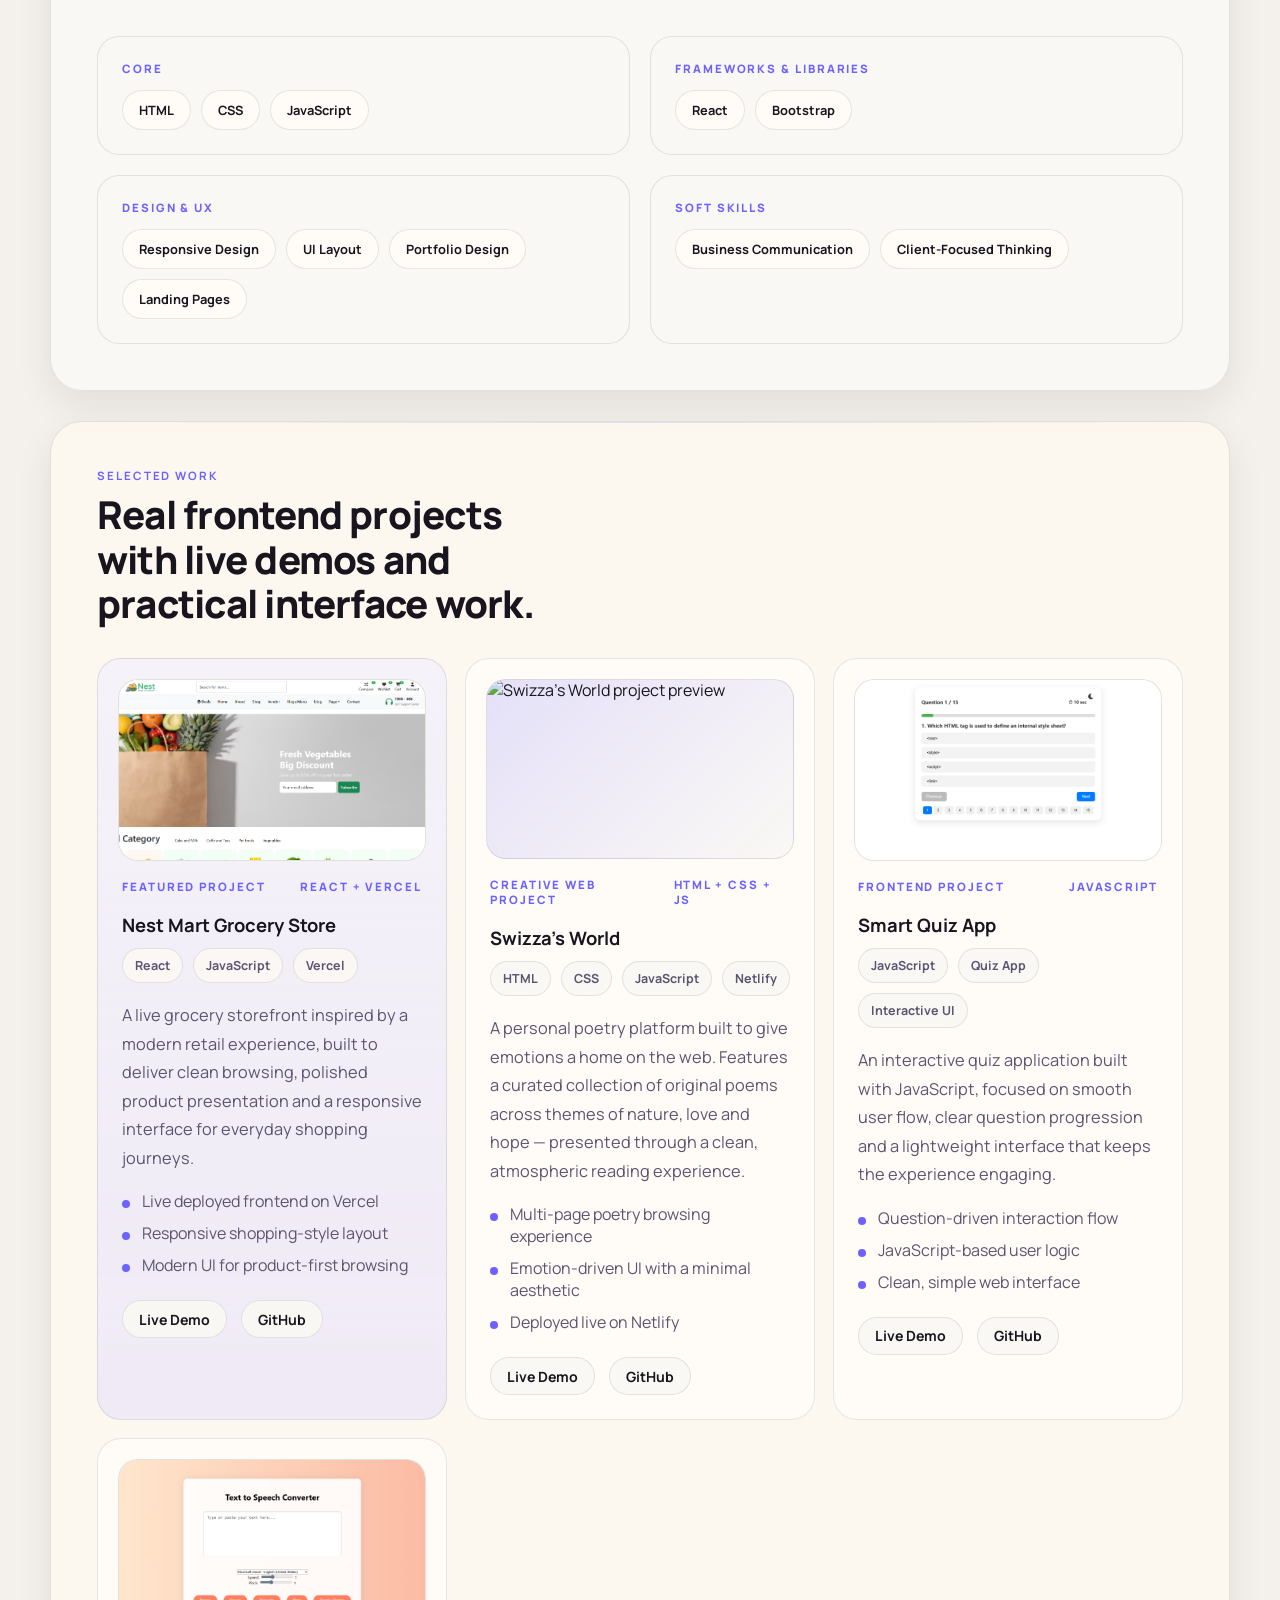
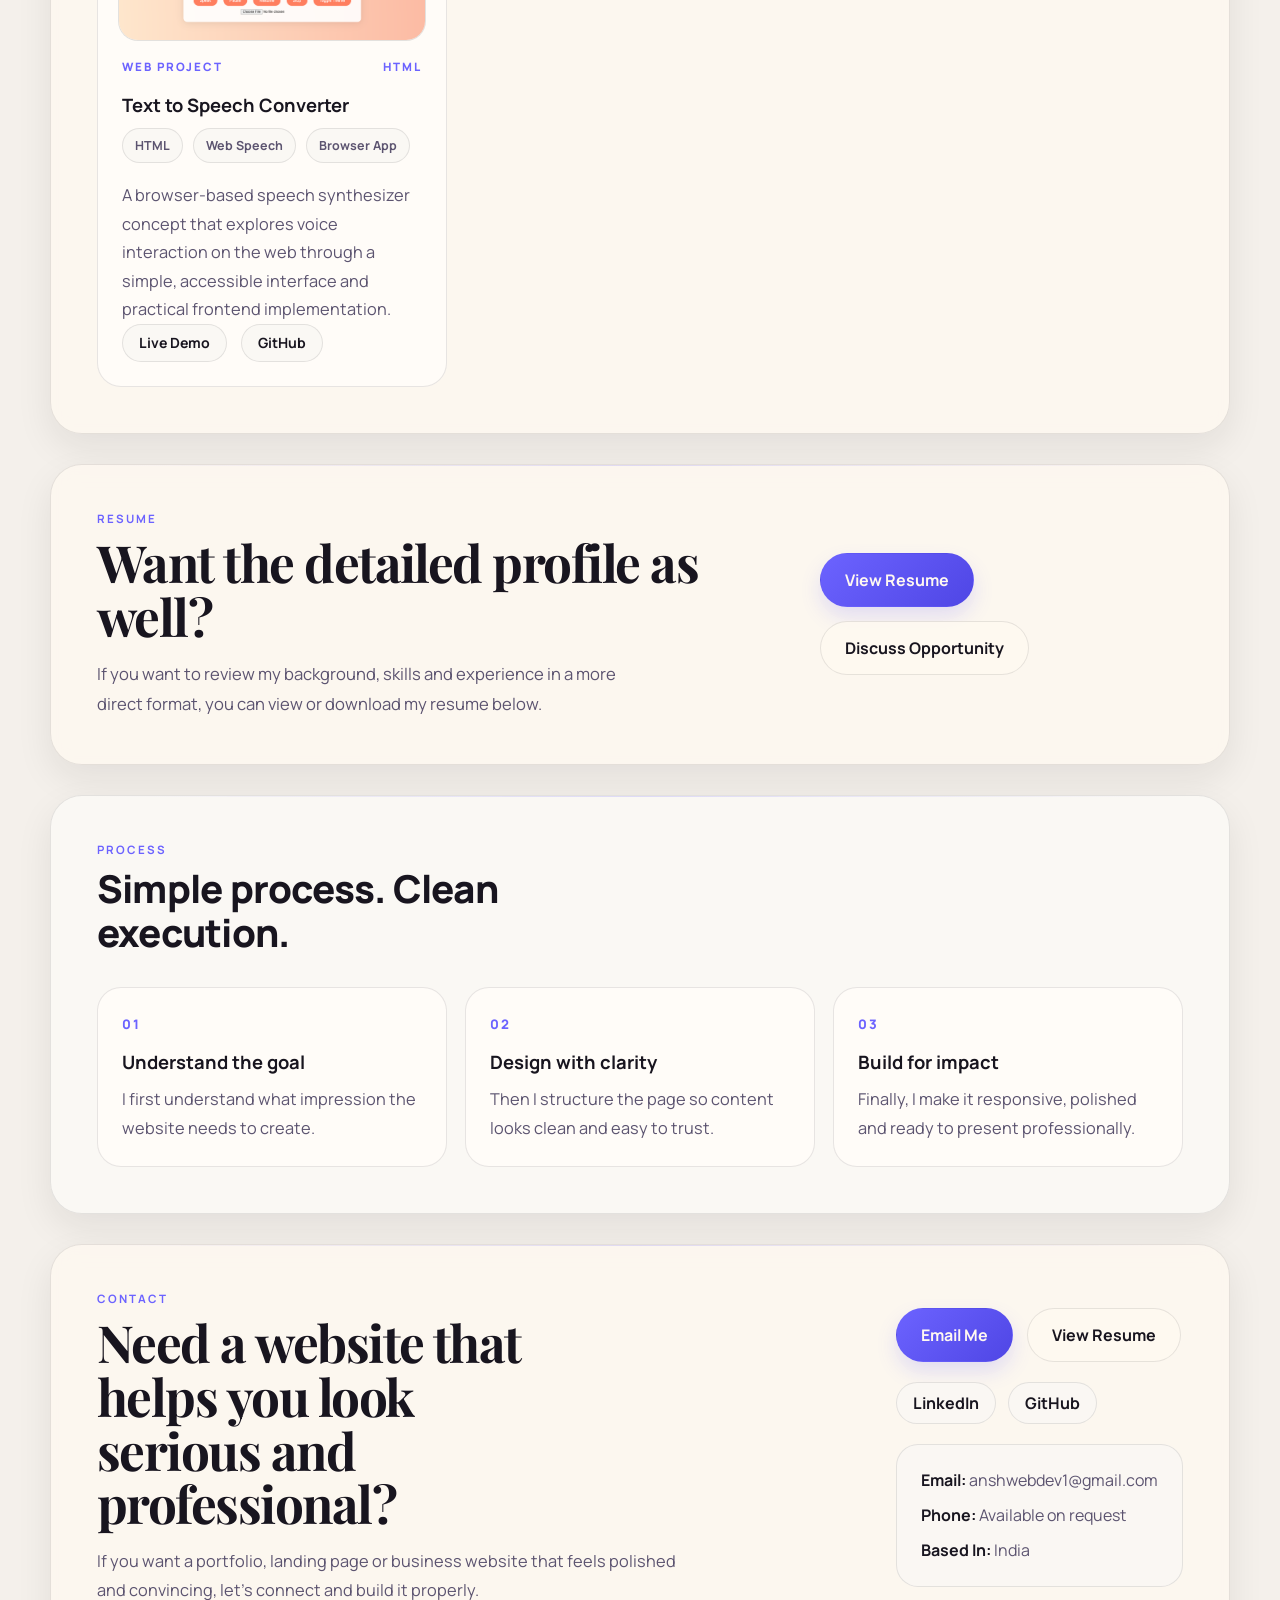
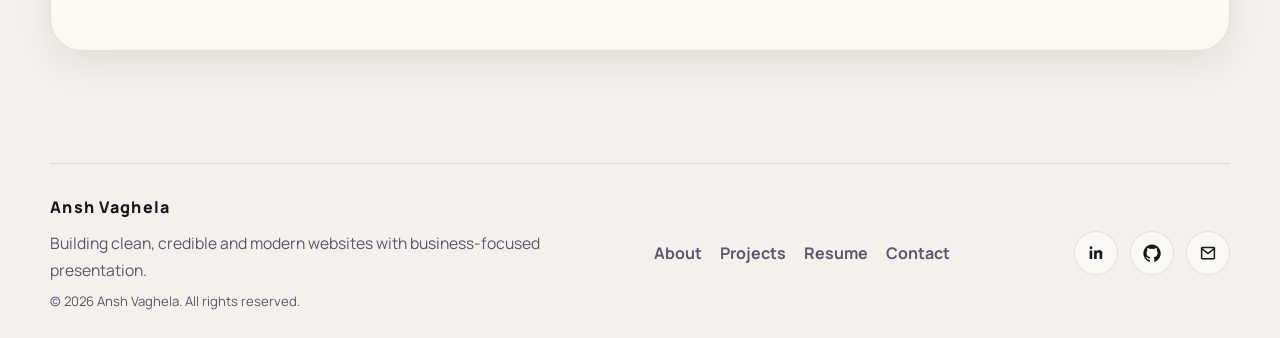
==== commit 1d6e71aa: "Projects: JSON-driven grid, auto-fill layout, Swizza's World added" ====
--- a/index.html
+++ b/index.html
@@ -274,86 +274,8 @@
           <p class="eyebrow">Selected Work</p>
           <h2>Real frontend projects with live demos and practical interface work.</h2>
         </div>
-        <div class="projects-grid">
-          <article class="project-card feature-card">
-            <div class="project-preview">
-              <img src="assets/nest-mart-grocery-store.png" alt="Nest Mart Grocery Store project preview">
-            </div>
-            <div class="project-topline">
-              <span>Featured Project</span>
-              <span>React + Vercel</span>
-            </div>
-            <h3>Nest Mart Grocery Store</h3>
-            <div class="project-meta">
-              <span>React</span>
-              <span>JavaScript</span>
-              <span>Vercel</span>
-            </div>
-            <p>
-              A live grocery storefront inspired by a modern retail experience, built to deliver clean browsing,
-              polished product presentation and a responsive interface for everyday shopping journeys.
-            </p>
-            <ul>
-              <li>Live deployed frontend on Vercel</li>
-              <li>Responsive shopping-style layout</li>
-              <li>Modern UI for product-first browsing</li>
-            </ul>
-            <div class="project-links">
-              <a href="https://grocery-react-sigma.vercel.app" target="_blank" rel="noreferrer">Live Demo</a>
-              <a href="https://github.com/anshvaghela-dev/grocery-react" target="_blank" rel="noreferrer">GitHub</a>
-            </div>
-          </article>
-          <article class="project-card">
-            <div class="project-preview">
-              <img src="assets/smart-quiz-app.png" alt="Smart Quiz App project preview">
-            </div>
-            <div class="project-topline">
-              <span>Frontend Project</span>
-              <span>JavaScript</span>
-            </div>
-            <h3>Smart Quiz App</h3>
-            <div class="project-meta">
-              <span>JavaScript</span>
-              <span>Quiz App</span>
-              <span>Interactive UI</span>
-            </div>
-            <p>
-              An interactive quiz application built with JavaScript, focused on smooth user flow,
-              clear question progression and a lightweight interface that keeps the experience engaging.
-            </p>
-            <ul>
-              <li>Question-driven interaction flow</li>
-              <li>JavaScript-based user logic</li>
-              <li>Clean, simple web interface</li>
-            </ul>
-            <div class="project-links">
-              <a href="https://flourishing-selkie-ea6b11.netlify.app/" target="_blank" rel="noreferrer">Live Demo</a>
-              <a href="https://github.com/anshvaghela-dev/SmartQuiz" target="_blank" rel="noreferrer">GitHub</a>
-            </div>
-          </article>
-          <article class="project-card">
-            <div class="project-preview">
-              <img src="assets/text-to-speech-converter.png" alt="Text to Speech Converter project preview">
-            </div>
-            <div class="project-topline">
-              <span>Web Project</span>
-              <span>HTML</span>
-            </div>
-            <h3>Text to Speech Converter</h3>
-            <div class="project-meta">
-              <span>HTML</span>
-              <span>Web Speech</span>
-              <span>Browser App</span>
-            </div>
-            <p>
-              A browser-based speech synthesizer concept that explores voice interaction on the web
-              through a simple, accessible interface and practical frontend implementation.
-            </p>
-            <div class="project-links">
-              <a href="https://speech-synthesizer-app.onrender.com/" target="_blank" rel="noreferrer">Live Demo</a>
-              <a href="https://github.com/anshvaghela-dev/speech-synthesizer-web" target="_blank" rel="noreferrer">GitHub</a>
-            </div>
-          </article>
+        <div class="projects-grid" id="projects-grid">
+          <!-- Cards are rendered from projects.json — edit that file to add/update projects -->
         </div>
       </section>
 
--- a/style.css
+++ b/style.css
@@ -717,6 +717,23 @@
   object-position: top center;
 }
 
+/* Placeholder when image is missing or fails to load */
+.project-preview.no-image {
+  display: flex;
+  align-items: center;
+  justify-content: center;
+  height: 180px;
+  background: linear-gradient(135deg, var(--accent-glow), var(--surface-cool));
+}
+
+.project-preview-label {
+  font-size: 0.9rem;
+  font-weight: 700;
+  color: var(--accent);
+  text-align: center;
+  padding: 0 16px;
+}
+
 .services-grid,
 .projects-grid,
 .process-grid {
@@ -783,7 +800,7 @@
 }
 
 .projects-grid {
-  grid-template-columns: 1.15fr 0.85fr 0.85fr;
+  grid-template-columns: repeat(auto-fill, minmax(300px, 1fr));
 }
 
 .gallery-grid {
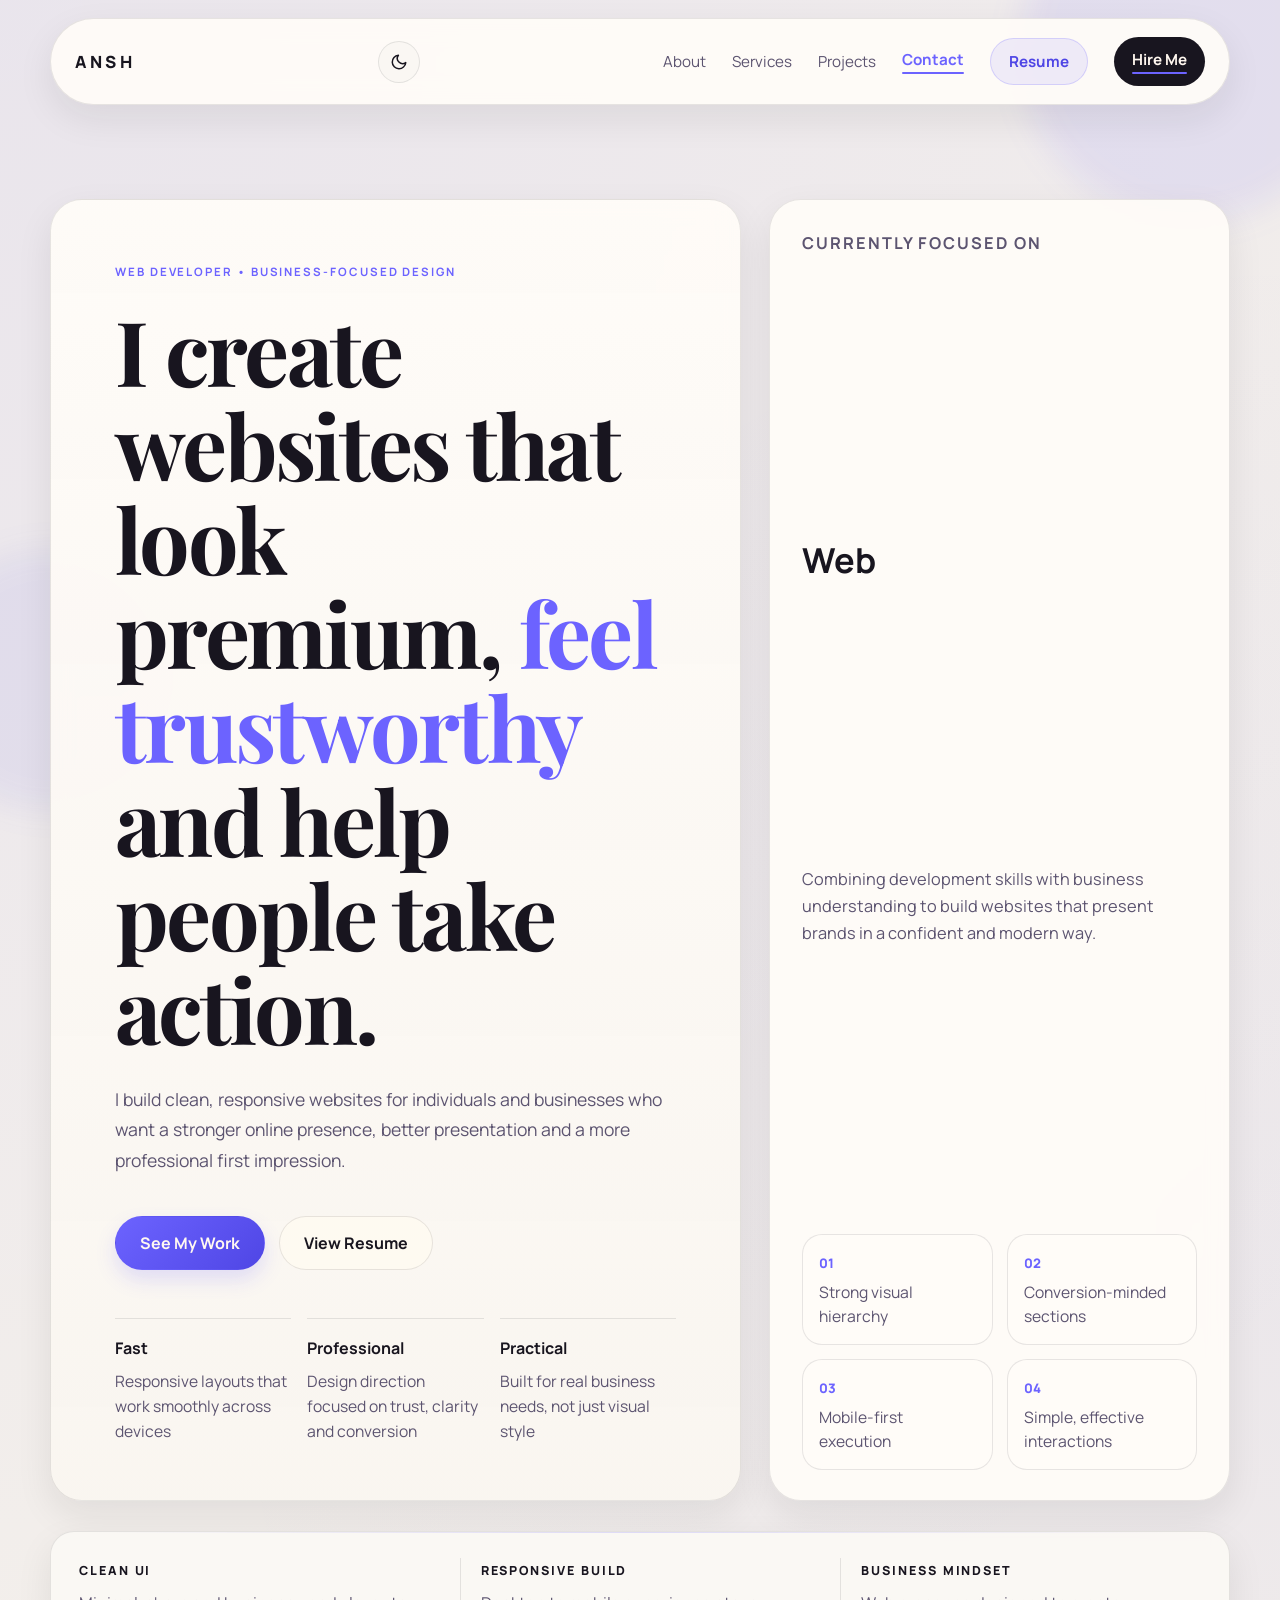
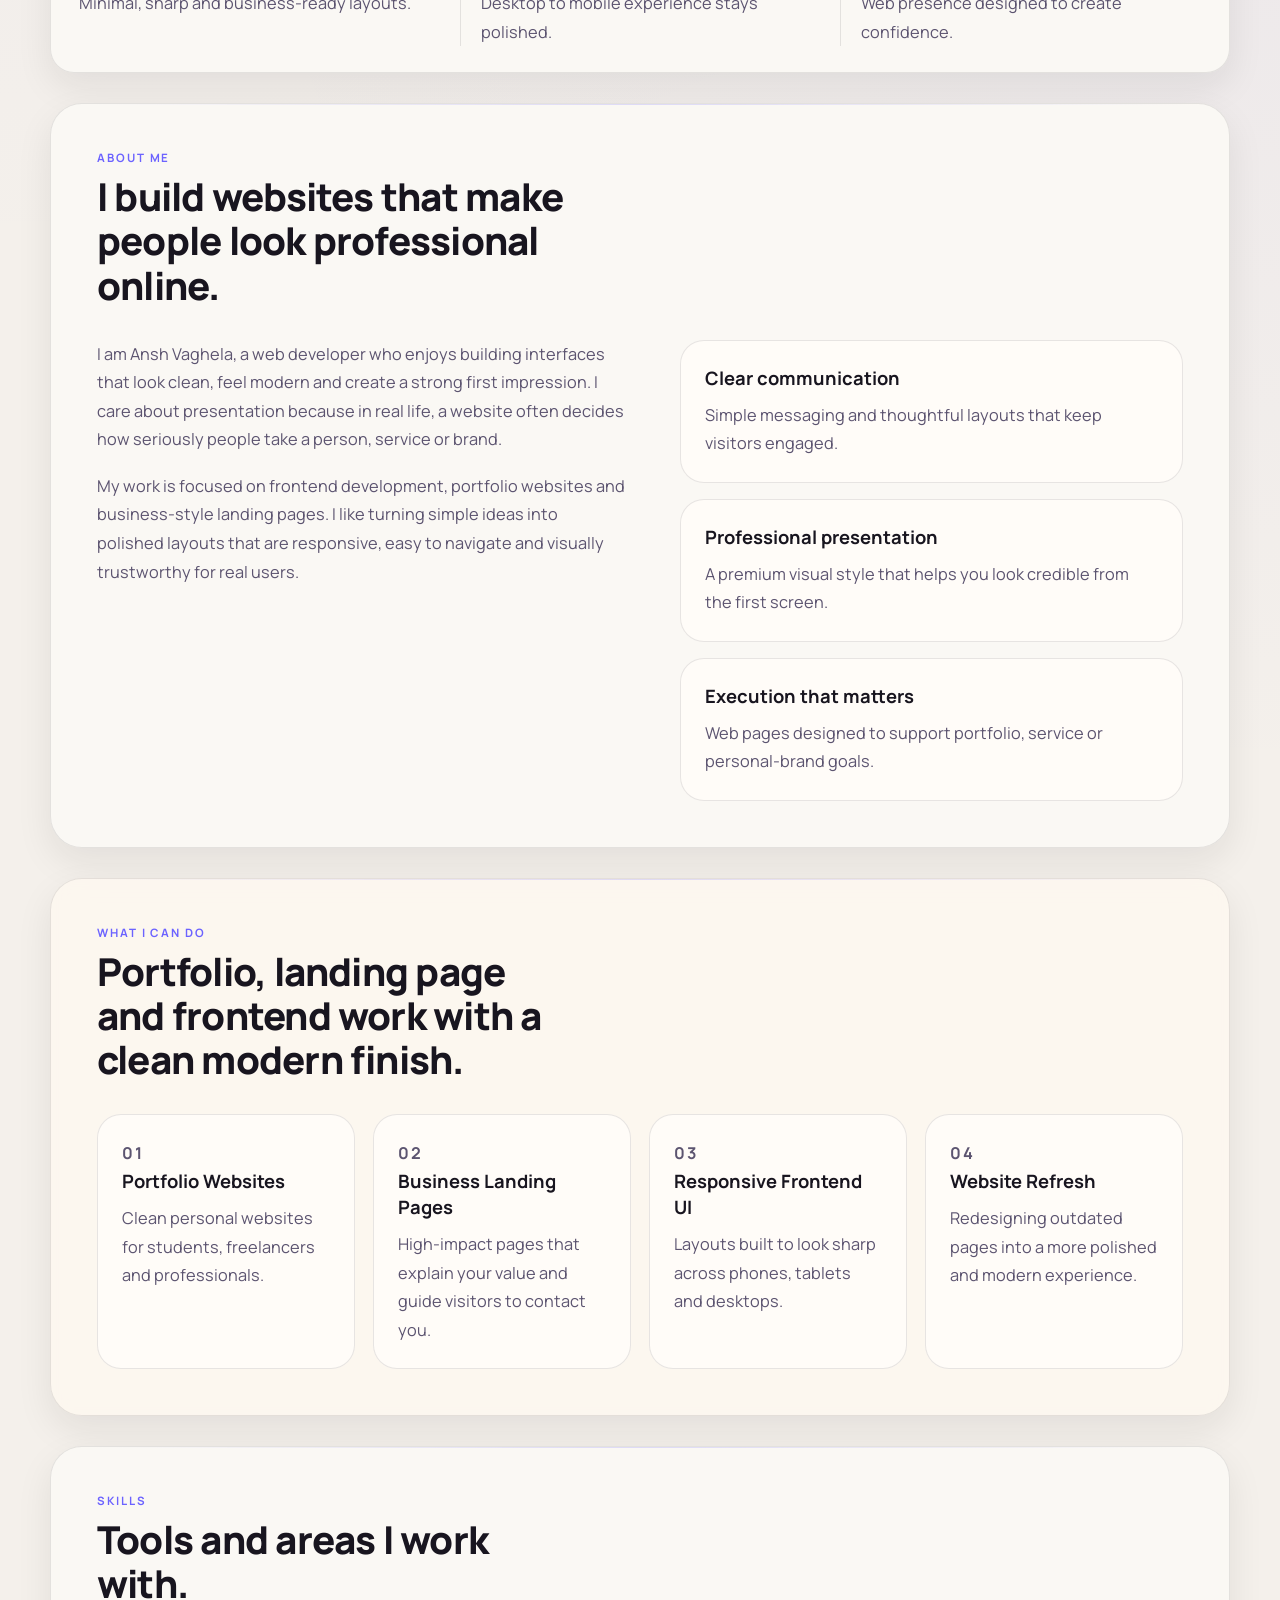
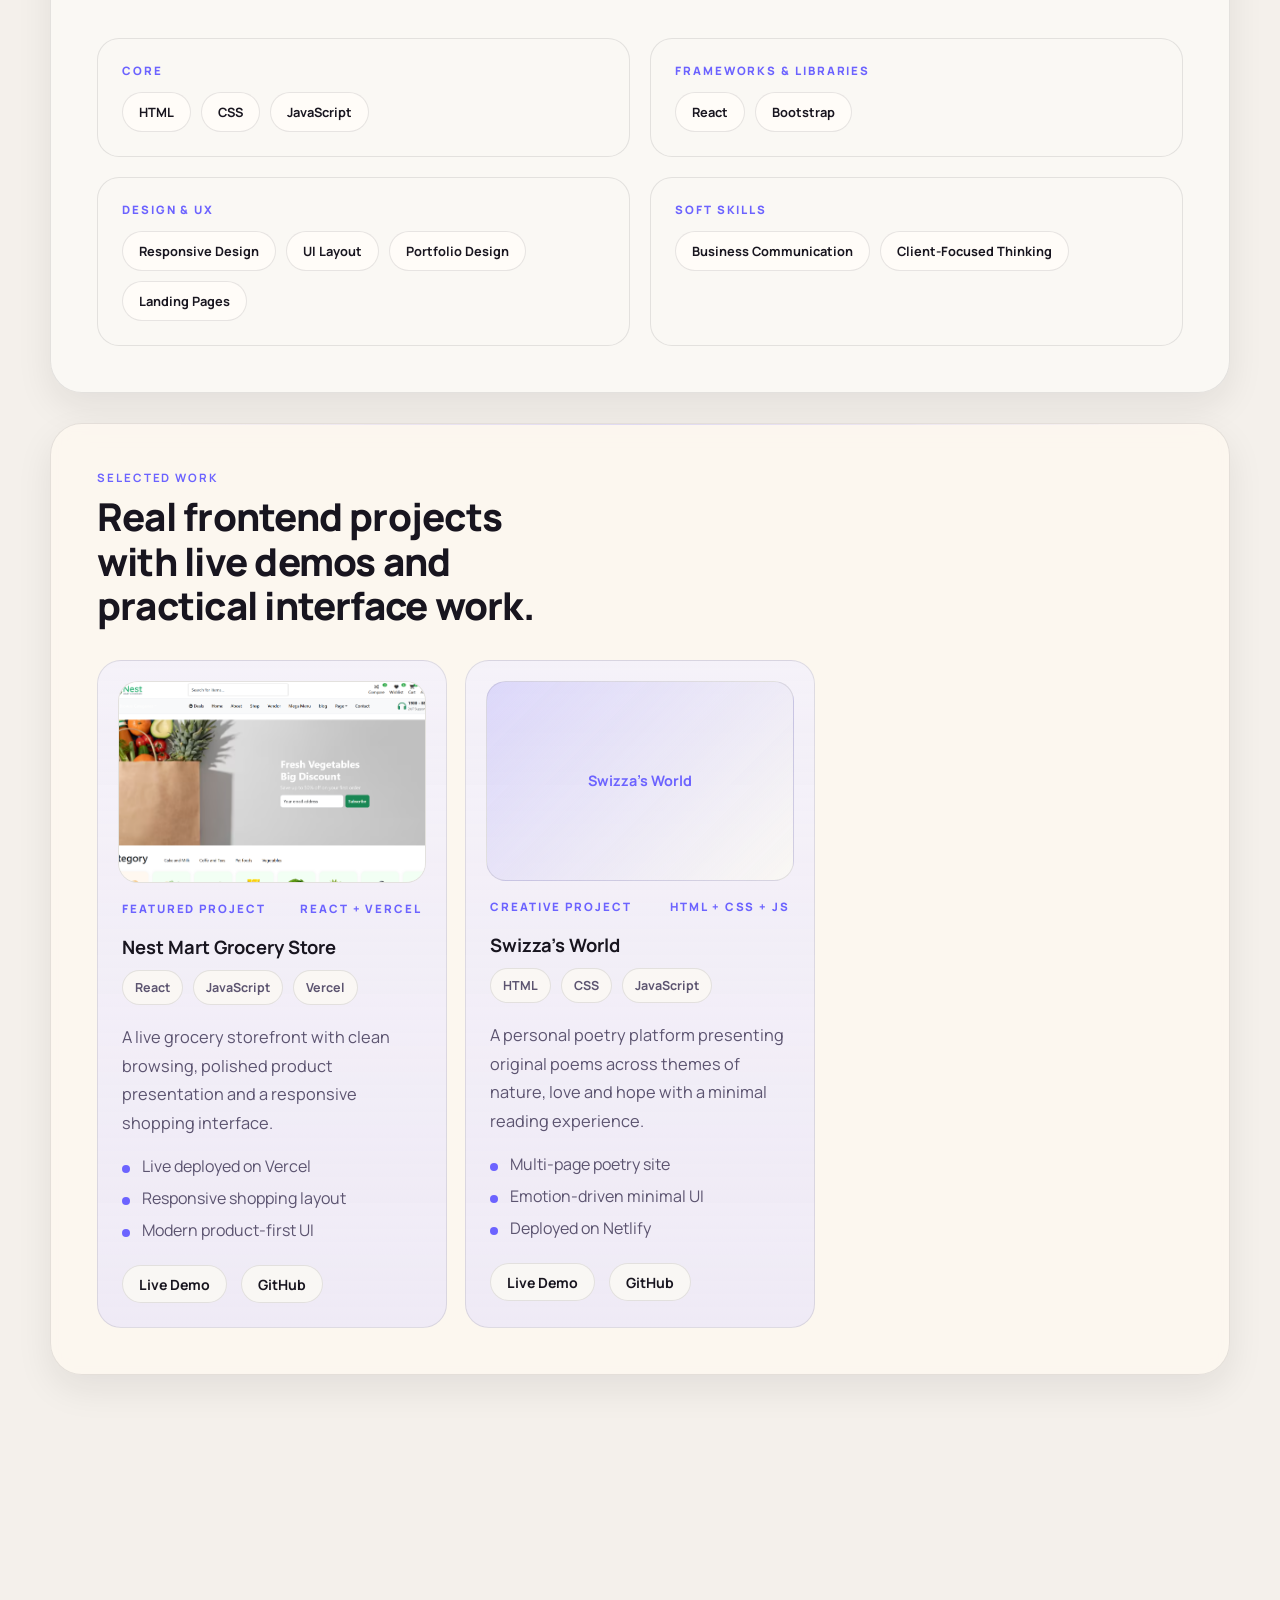
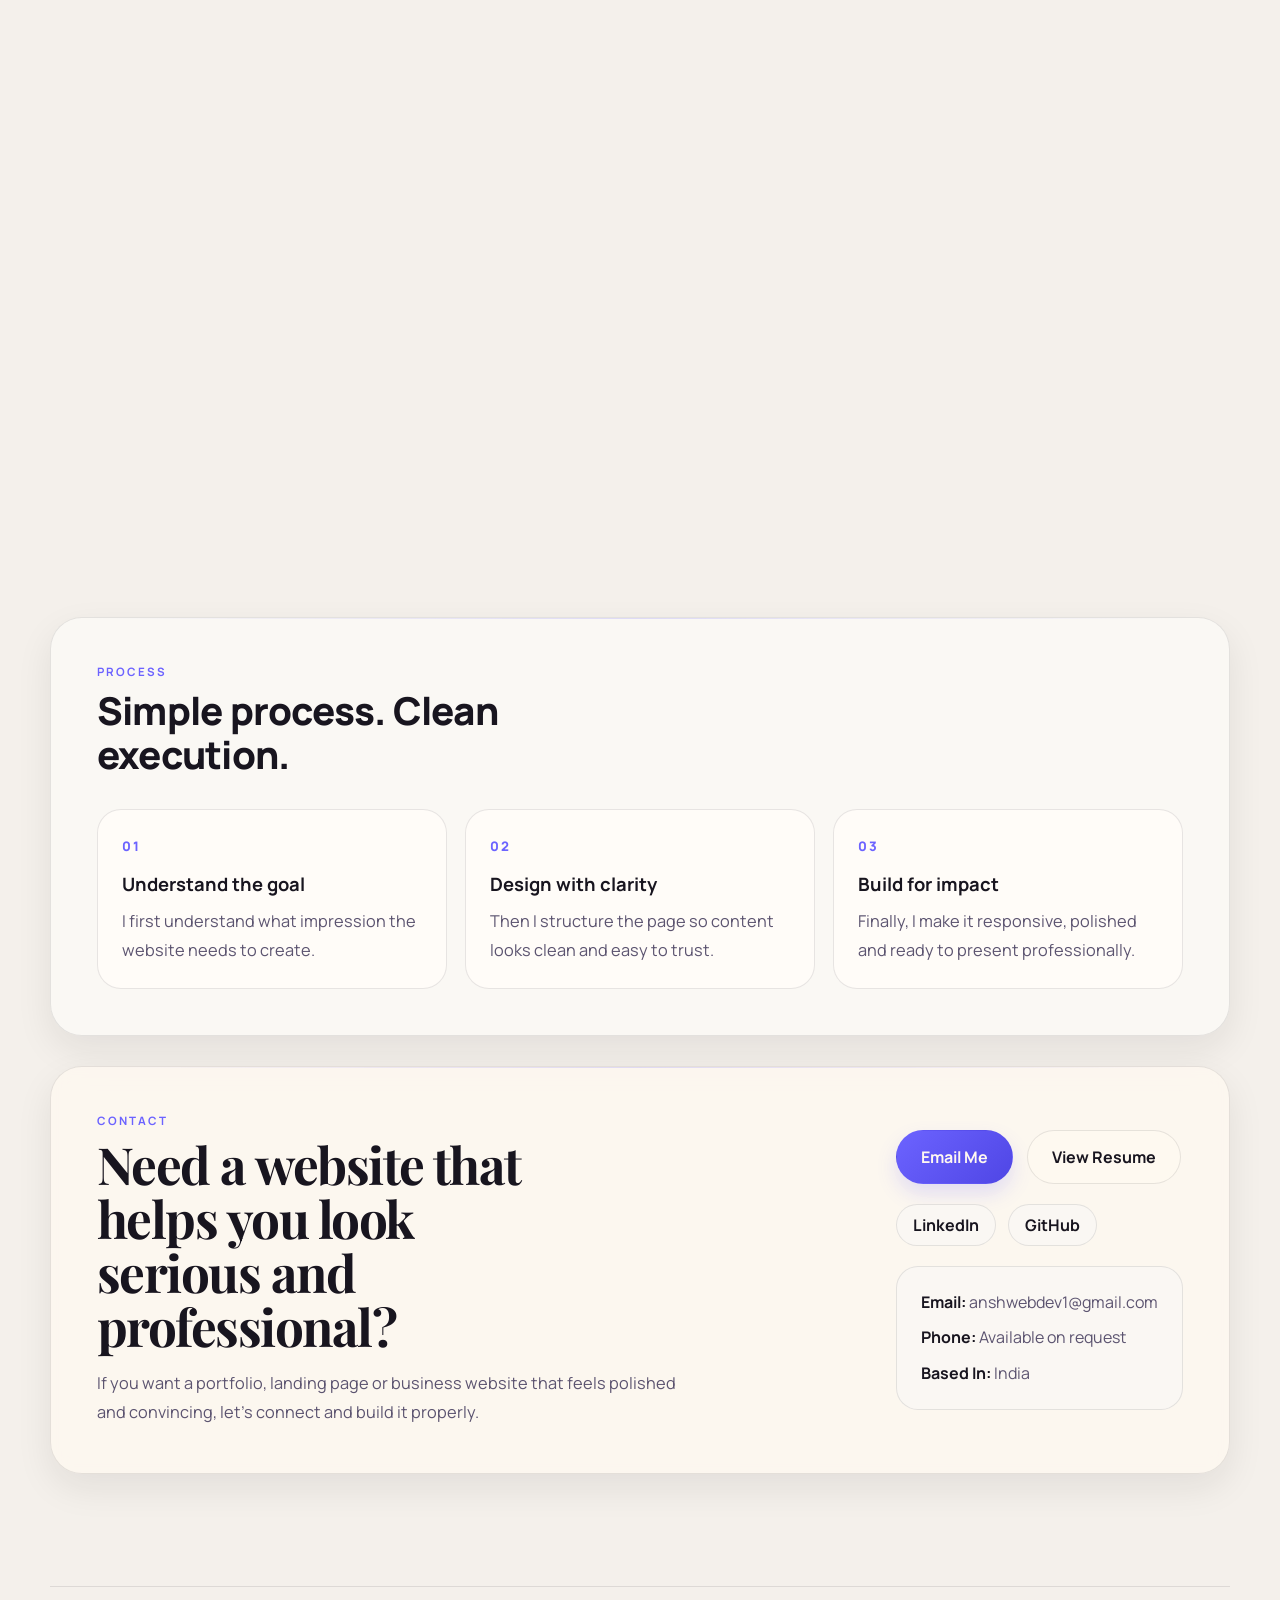
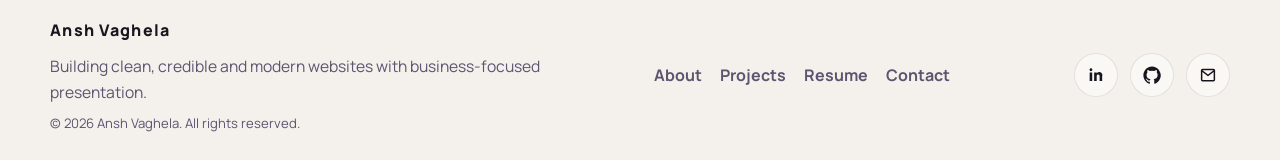
==== commit c8ca2c34: "Projects: featured cards + gallery tiles, even images, short descriptions" ====
--- a/index.html
+++ b/index.html
@@ -275,7 +275,17 @@
           <h2>Real frontend projects with live demos and practical interface work.</h2>
         </div>
         <div class="projects-grid" id="projects-grid">
-          <!-- Cards are rendered from projects.json — edit that file to add/update projects -->
+          <!-- Featured cards rendered from projects.json (featured: true) -->
+        </div>
+      </section>
+
+      <section class="gallery-section container reveal" id="gallery">
+        <div class="section-heading">
+          <p class="eyebrow">More Projects</p>
+          <h2>Other things I have built and shipped.</h2>
+        </div>
+        <div class="gallery-grid" id="gallery-grid">
+          <!-- Compact tiles rendered from projects.json (gallery: true) -->
         </div>
       </section>
 
--- a/style.css
+++ b/style.css
@@ -53,6 +53,7 @@
 #about,
 #services,
 #projects,
+#gallery,
 #resume,
 #contact,
 #top {
@@ -712,9 +713,14 @@
 .project-preview img {
   display: block;
   width: 100%;
-  height: 180px;
+  height: 200px;
   object-fit: cover;
   object-position: top center;
+  transition: transform 260ms ease;
+}
+
+.project-preview:hover img {
+  transform: scale(1.03);
 }
 
 /* Placeholder when image is missing or fails to load */
@@ -722,7 +728,7 @@
   display: flex;
   align-items: center;
   justify-content: center;
-  height: 180px;
+  height: 200px;
   background: linear-gradient(135deg, var(--accent-glow), var(--surface-cool));
 }
 
@@ -803,142 +809,104 @@
   grid-template-columns: repeat(auto-fill, minmax(300px, 1fr));
 }
 
+/* ── Gallery tiles (compact, more projects) ── */
 .gallery-grid {
   display: grid;
-  grid-template-columns: repeat(3, minmax(0, 1fr));
-  gap: 18px;
+  grid-template-columns: repeat(auto-fill, minmax(260px, 1fr));
+  gap: 16px;
   margin-top: 32px;
-  align-items: stretch;
-}
-
-.gallery-card {
+}
+
+.gallery-tile {
   display: flex;
   flex-direction: column;
-  height: 100%;
-  min-height: 560px;
-  padding: 28px;
-  border-radius: 28px;
-  border: 1px solid var(--line);
-  background: linear-gradient(160deg, rgba(255, 252, 248, 0.97) 0%, rgba(235, 232, 255, 0.70) 100%);
-  box-shadow: inset 0 1px 0 rgba(255, 255, 255, 0.55), 0 10px 28px rgba(24, 21, 31, 0.05);
-}
-
-.gallery-card-feature {
-  background:
-    radial-gradient(circle at top right, rgba(108, 99, 255, 0.10), transparent 32%),
-    linear-gradient(160deg, rgba(255, 252, 246, 0.98) 0%, rgba(235, 232, 255, 0.92) 100%);
-}
-
-[data-theme="dark"] .gallery-card-feature {
-  background:
-    radial-gradient(circle at top right, rgba(108, 99, 255, 0.14), transparent 32%),
-    linear-gradient(160deg, rgba(22, 22, 30, 0.98) 0%, rgba(28, 26, 48, 0.92) 100%);
-}
-
-.gallery-image {
-  position: relative;
-  margin: -8px -8px 22px;
-  overflow: hidden;
-  border-radius: 20px;
+  padding: 22px;
+  border-radius: var(--radius-md);
   border: 1px solid var(--line);
   background: var(--surface-cool);
-}
-
-.gallery-image img {
-  display: block;
-  width: 100%;
-  height: 240px;
-  object-fit: cover;
-  object-position: top center;
-  transition: transform 260ms ease;
-}
-
-.gallery-overlay {
-  position: absolute;
-  inset: 0;
-  display: flex;
-  align-items: flex-end;
-  gap: 10px;
-  padding: 18px;
-  background: linear-gradient(180deg, rgba(33, 28, 23, 0.04) 0%, rgba(33, 28, 23, 0.72) 100%);
-  opacity: 0;
-  pointer-events: none;
-  transition: opacity 220ms ease;
-}
-
-.gallery-image:hover .gallery-overlay,
-.gallery-image:focus-within .gallery-overlay {
-  opacity: 1;
-  pointer-events: auto;
-}
-
-.gallery-image:hover img,
-.gallery-image:focus-within img {
-  transform: scale(1.03);
-}
-
-.gallery-overlay a {
+  transition: transform 240ms cubic-bezier(0.34, 1.56, 0.64, 1),
+              box-shadow 240ms ease,
+              border-color 180ms ease;
+}
+
+.gallery-tile:hover {
+  transform: translateY(-4px);
+  box-shadow: 0 16px 40px var(--accent-glow);
+  border-color: rgba(108, 99, 255, 0.28);
+}
+
+.gallery-tile-top {
+  display: flex;
+  align-items: flex-start;
+  justify-content: space-between;
+  gap: 12px;
+  margin-bottom: 14px;
+}
+
+.gallery-tile h3 {
+  font-size: 1.05rem;
+  font-weight: 800;
+  line-height: 1.3;
+}
+
+.gallery-tile-links {
+  display: flex;
+  gap: 8px;
+  flex-shrink: 0;
+}
+
+.gallery-tile-links a {
   display: inline-flex;
   align-items: center;
   justify-content: center;
-  min-height: 42px;
-  padding: 0 16px;
-  border-radius: 999px;
+  width: 34px;
+  height: 34px;
+  border-radius: 50%;
+  border: 1px solid var(--line);
   background: var(--surface-strong);
   color: var(--text);
-  font-size: 0.88rem;
-  font-weight: 800;
-  transition: transform 180ms ease, background 180ms ease;
-}
-
-.gallery-overlay a:hover,
-.gallery-overlay a:focus-visible {
+  transition: border-color 180ms ease, background 180ms ease, transform 180ms ease;
+}
+
+.gallery-tile-links a:hover {
+  border-color: var(--accent);
+  background: var(--accent-glow);
   transform: translateY(-1px);
-  background: #fffaf2;
-}
-
-.gallery-badge {
-  display: inline-flex;
-  margin-bottom: 18px;
-  padding: 8px 12px;
-  border-radius: 999px;
-  background: rgba(108, 99, 255, 0.10);
-  color: var(--accent);
-  font-size: 0.76rem;
-  font-weight: 800;
-  letter-spacing: 0.1rem;
-  text-transform: uppercase;
-}
-
-.gallery-card h3 {
-  margin-bottom: 12px;
-  font-size: 1.35rem;
-  min-height: 72px;
-}
-
-.gallery-card p {
+}
+
+.gallery-tile-links svg {
+  width: 15px;
+  height: 15px;
+  fill: none;
+  stroke: currentColor;
+  stroke-width: 2;
+  stroke-linecap: round;
+  stroke-linejoin: round;
+}
+
+.gallery-tile p {
   color: var(--muted);
-  line-height: 1.72;
-  font-size: 1rem;
+  font-size: 0.92rem;
+  line-height: 1.65;
   flex-grow: 1;
-  min-height: 132px;
-}
-
-.gallery-tags {
+  margin-bottom: 14px;
+}
+
+.gallery-tile-tags {
   display: flex;
   flex-wrap: wrap;
-  gap: 10px;
-  margin-top: 20px;
-}
-
-.gallery-tags span {
-  padding: 9px 12px;
+  gap: 8px;
+  margin-top: auto;
+}
+
+.gallery-tile-tags span {
+  padding: 6px 12px;
   border-radius: 999px;
   border: 1px solid var(--line);
-  background: var(--surface-cool);
-  color: var(--text);
-  font-size: 0.76rem;
-  font-weight: 800;
+  background: var(--surface-strong);
+  color: var(--muted);
+  font-size: 0.74rem;
+  font-weight: 700;
 }
 
 .feature-card {
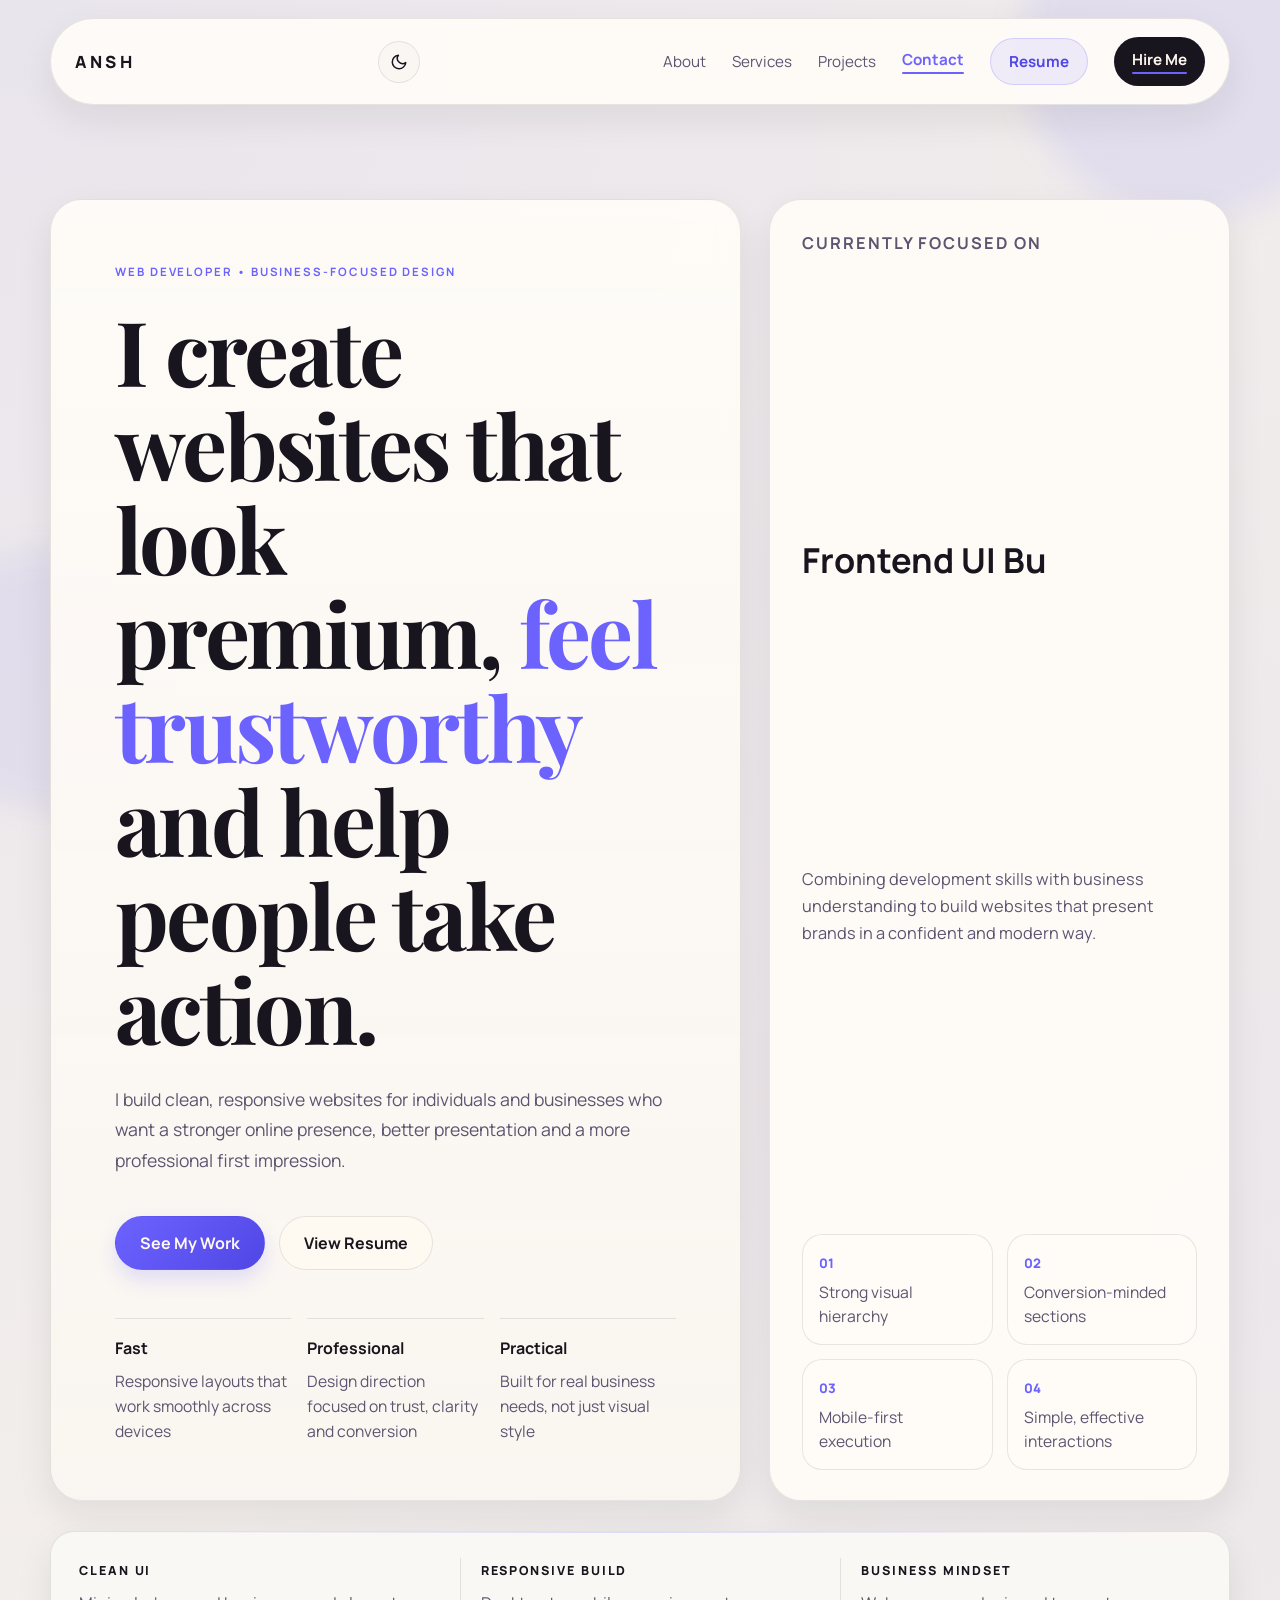
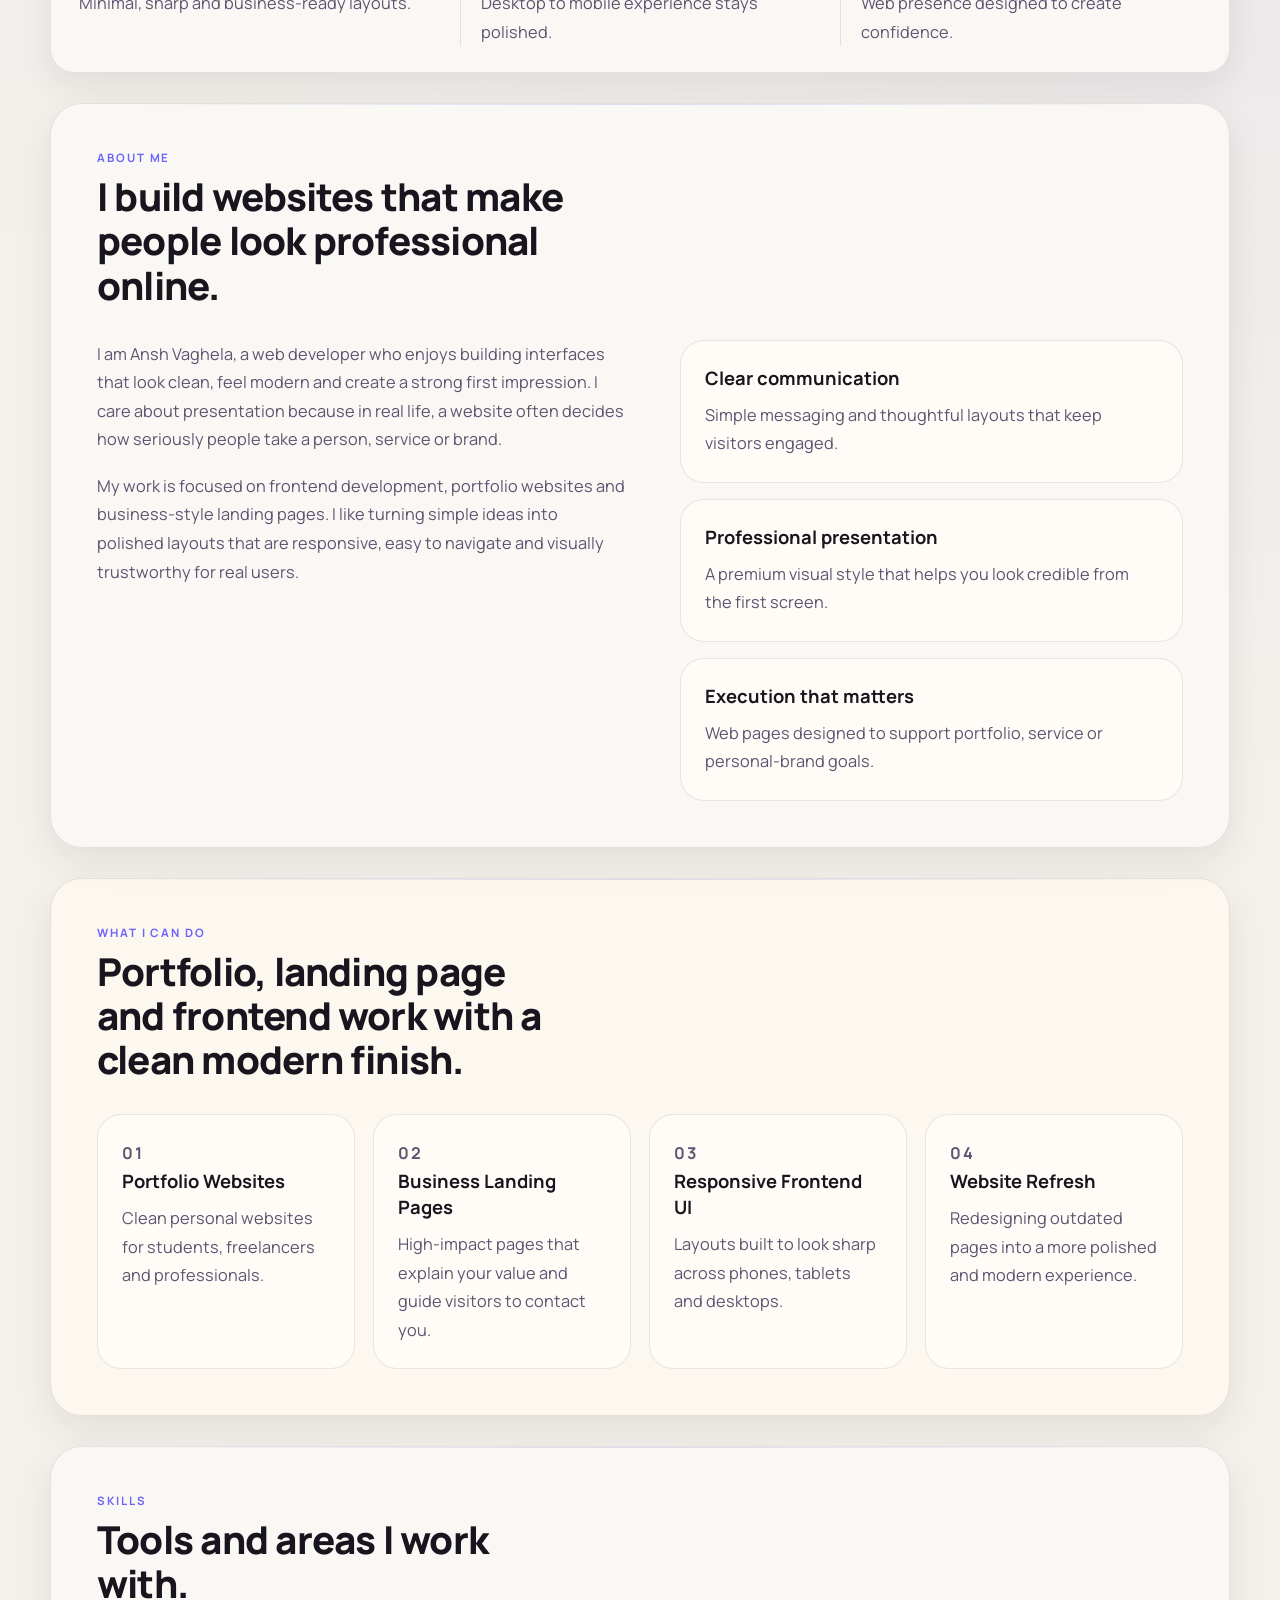
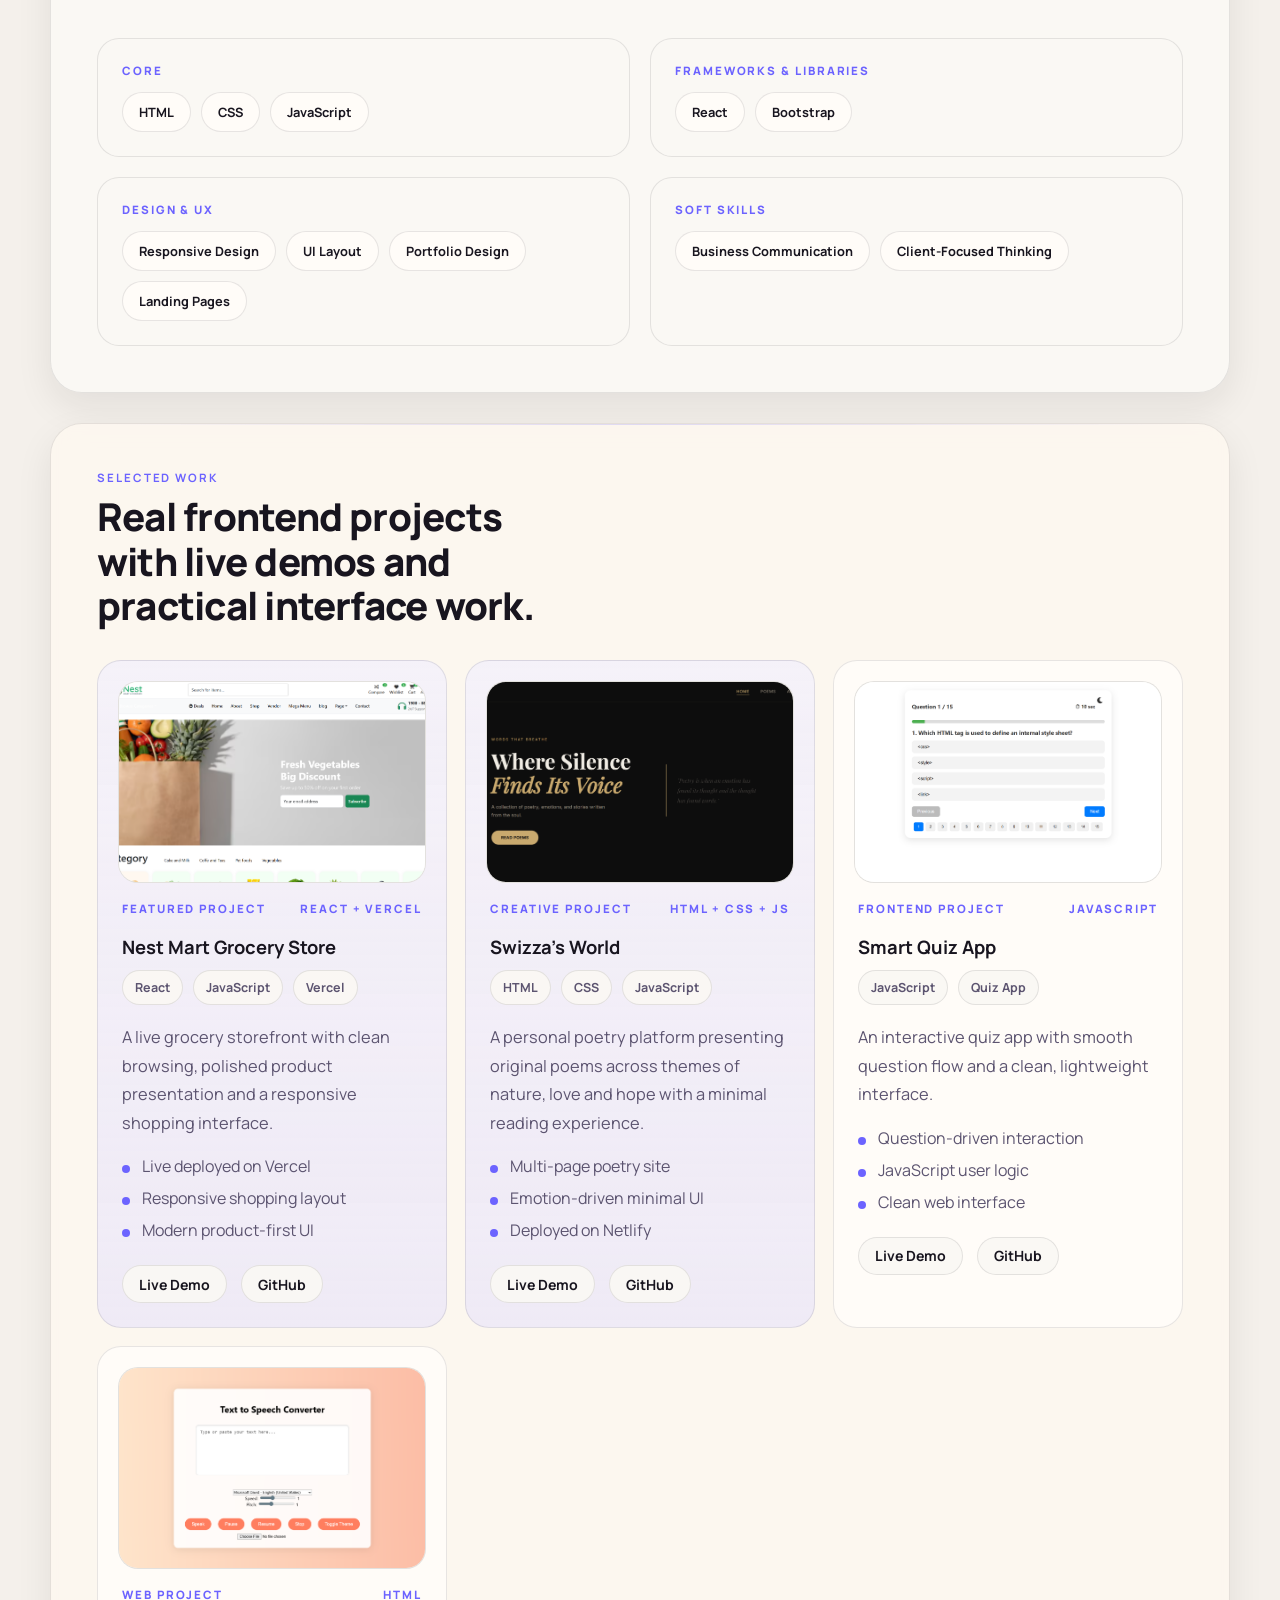
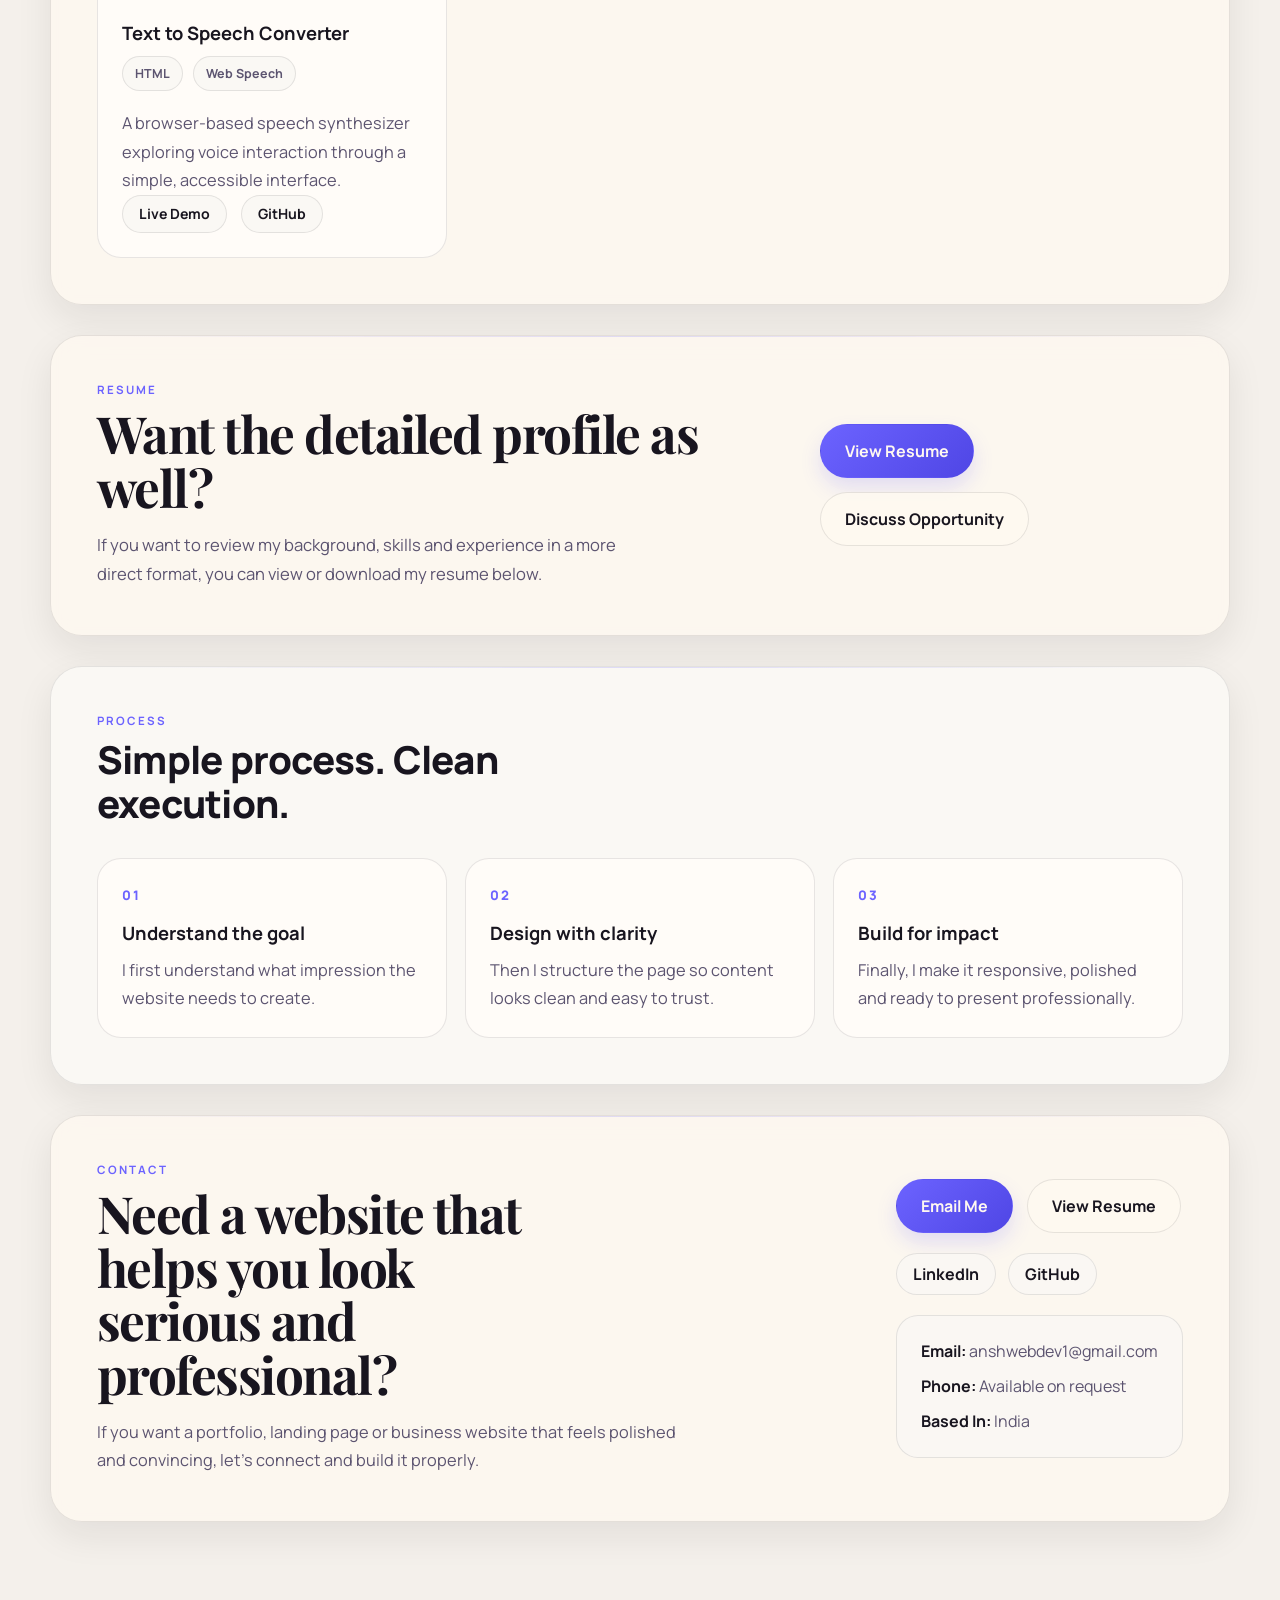
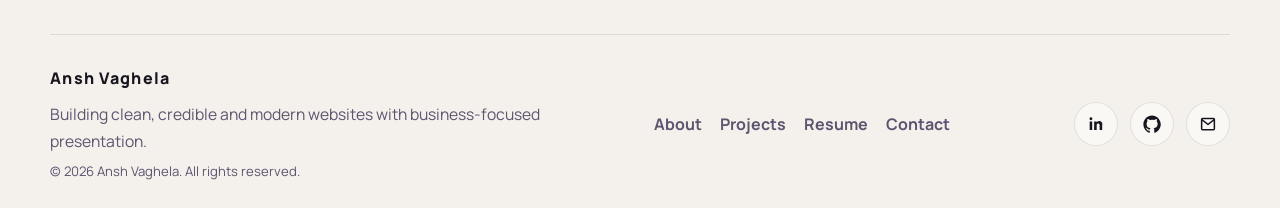
==== commit fa2651ee: "Projects: unified grid, all projects in one section, featured highlighted" ====
--- a/index.html
+++ b/index.html
@@ -275,17 +275,7 @@
           <h2>Real frontend projects with live demos and practical interface work.</h2>
         </div>
         <div class="projects-grid" id="projects-grid">
-          <!-- Featured cards rendered from projects.json (featured: true) -->
-        </div>
-      </section>
-
-      <section class="gallery-section container reveal" id="gallery">
-        <div class="section-heading">
-          <p class="eyebrow">More Projects</p>
-          <h2>Other things I have built and shipped.</h2>
-        </div>
-        <div class="gallery-grid" id="gallery-grid">
-          <!-- Compact tiles rendered from projects.json (gallery: true) -->
+          <!-- All cards rendered from projects.json — featured ones get highlighted style -->
         </div>
       </section>
 
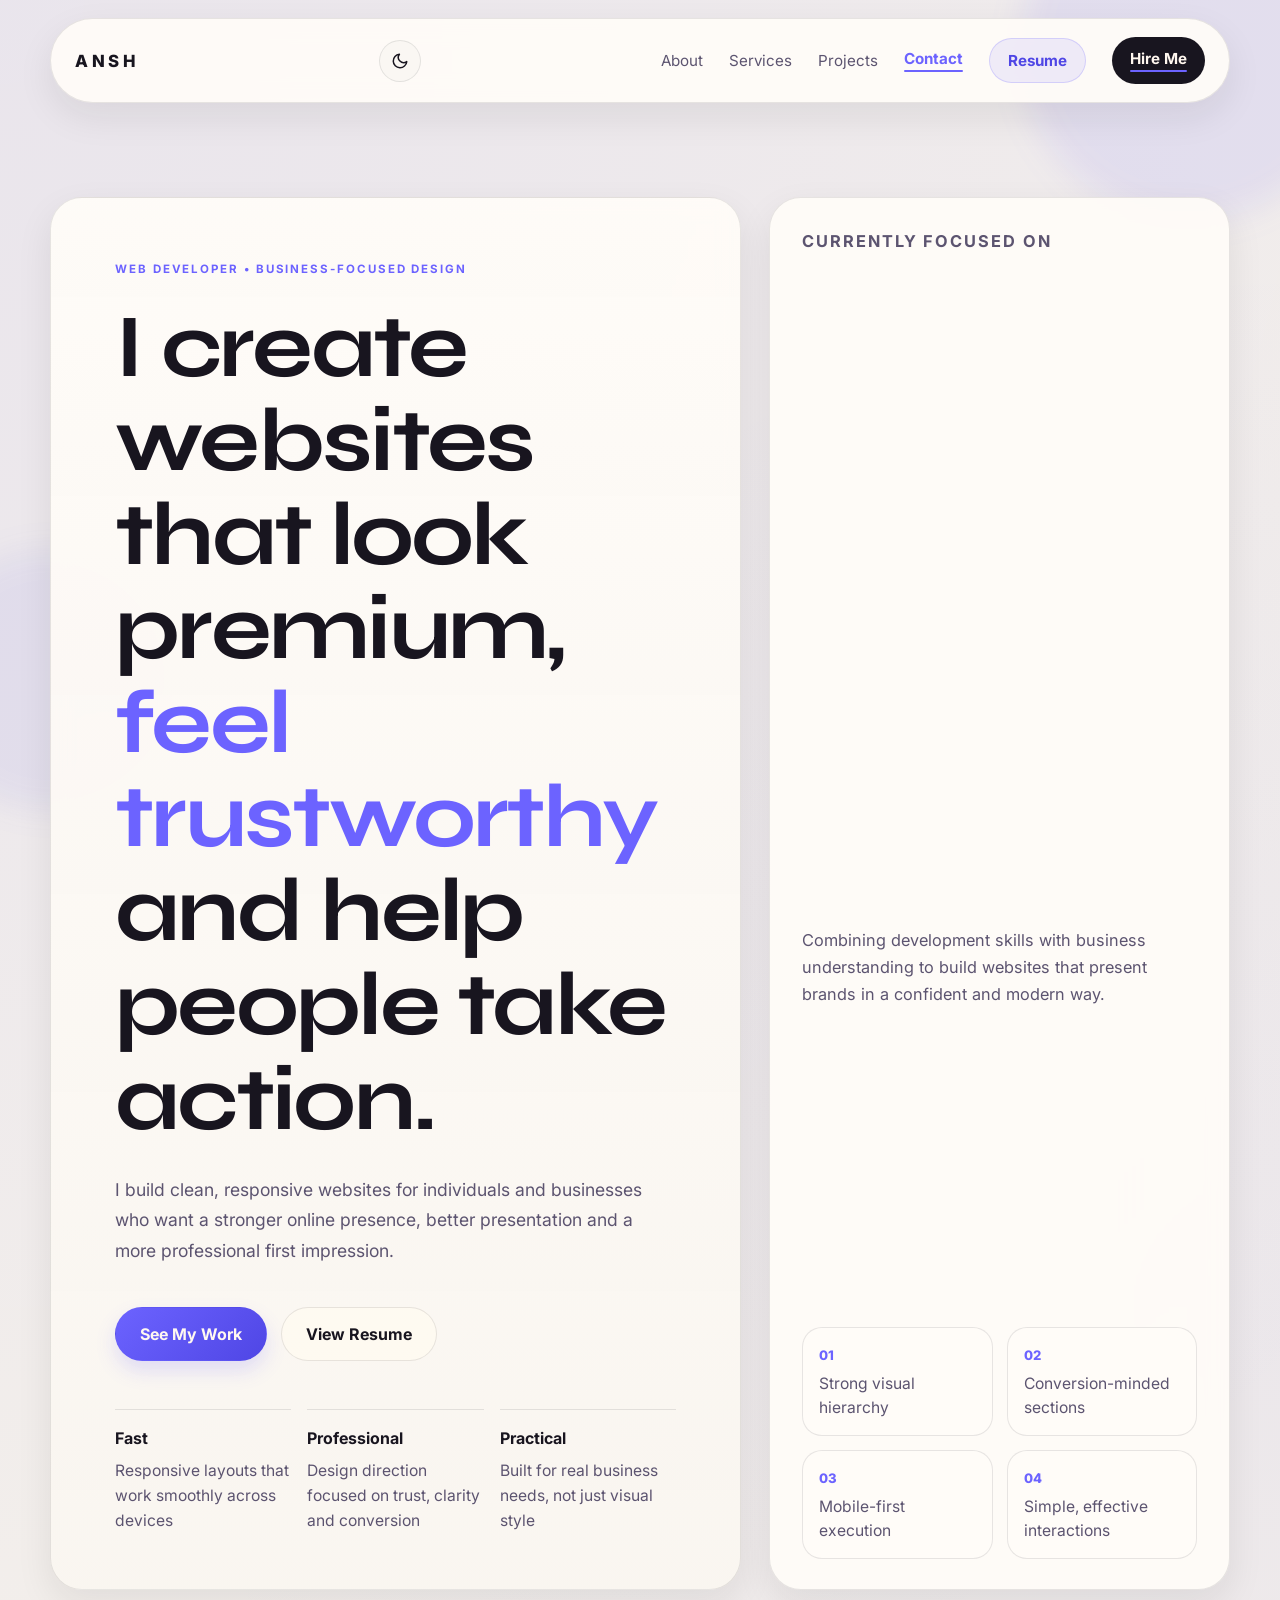
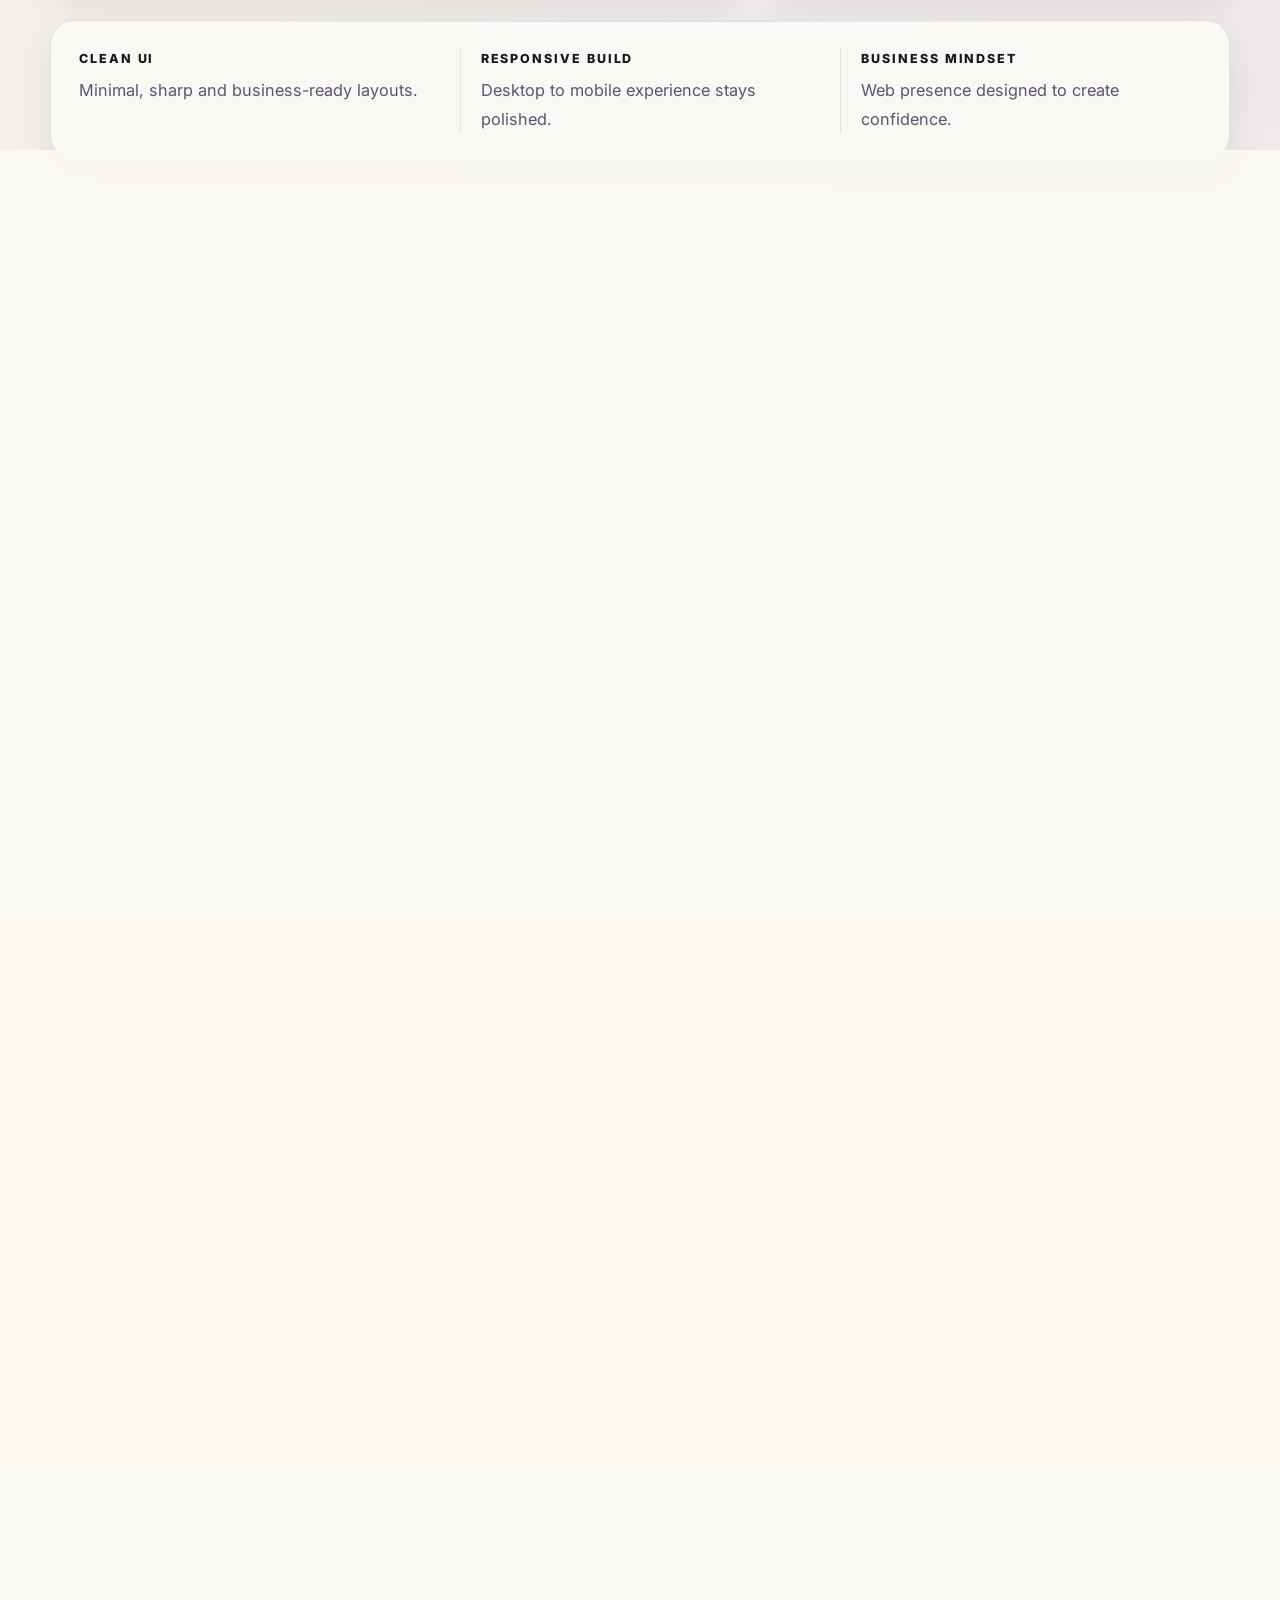
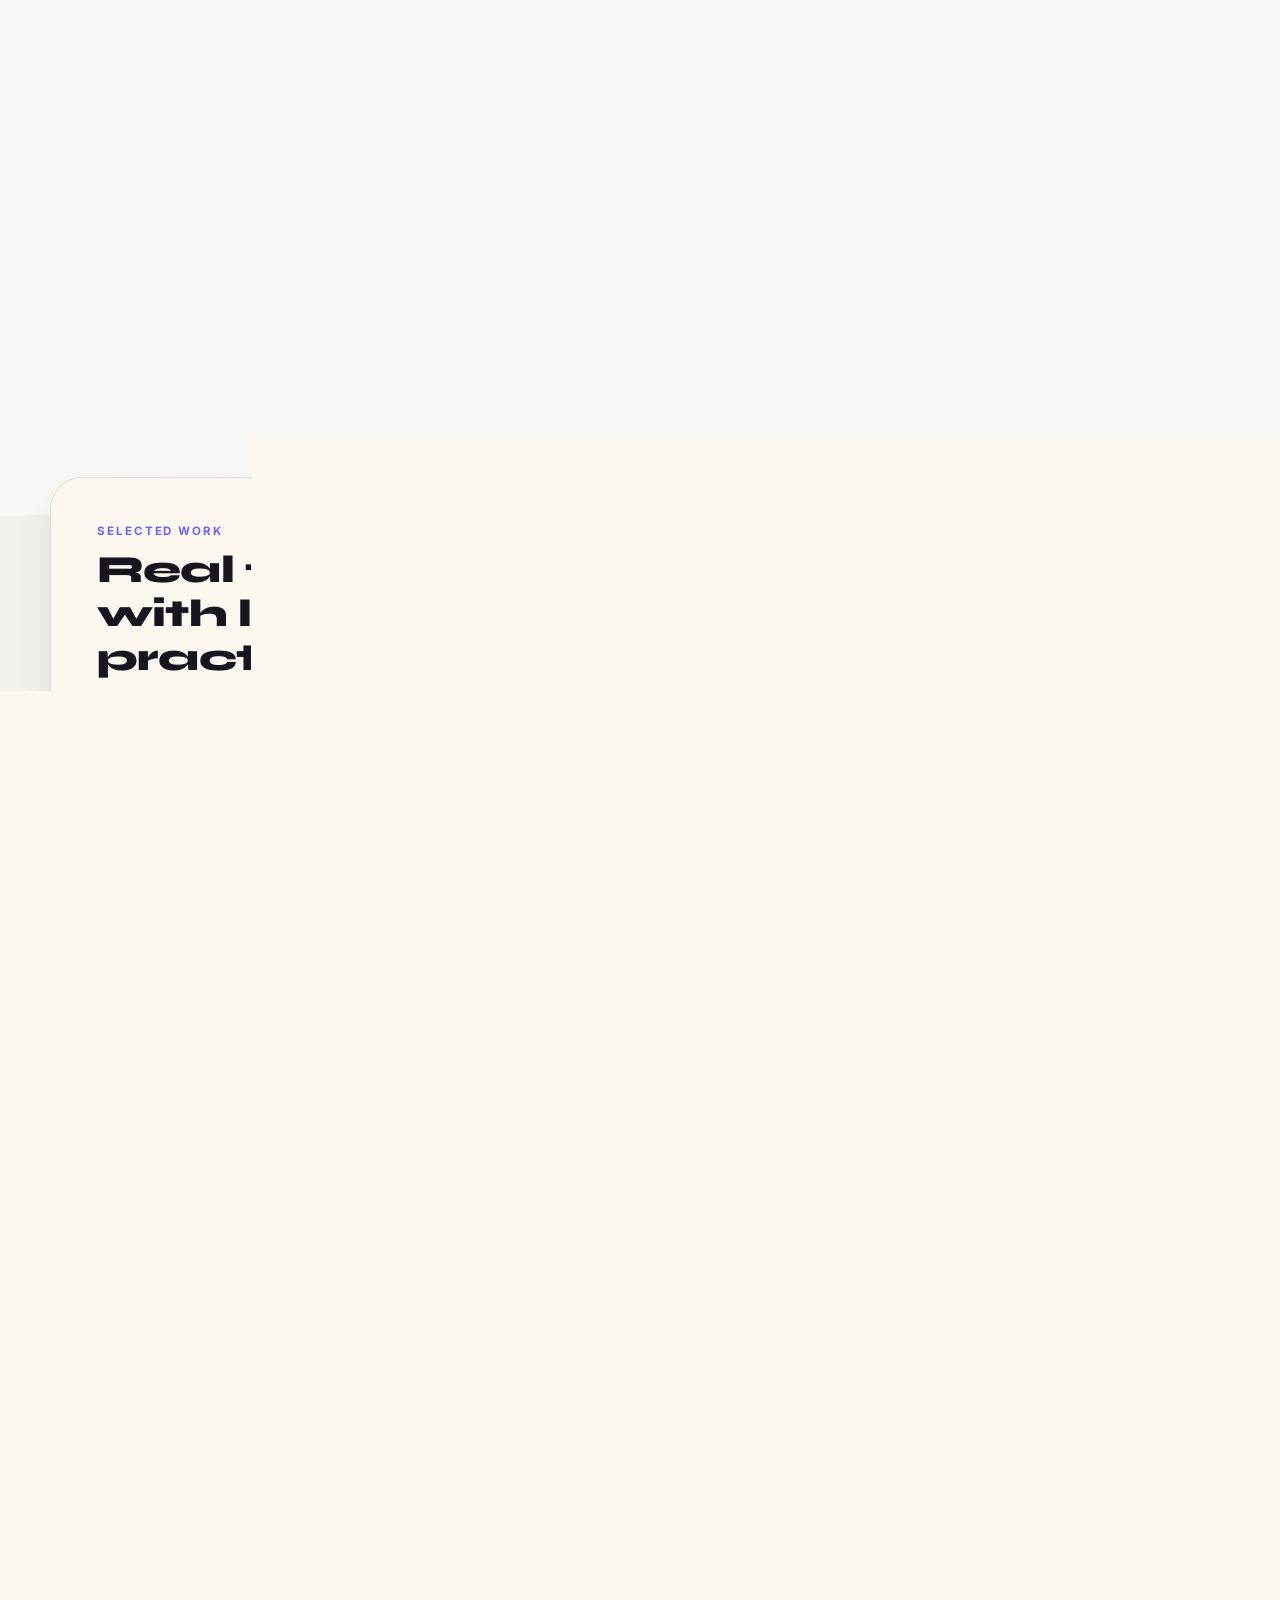
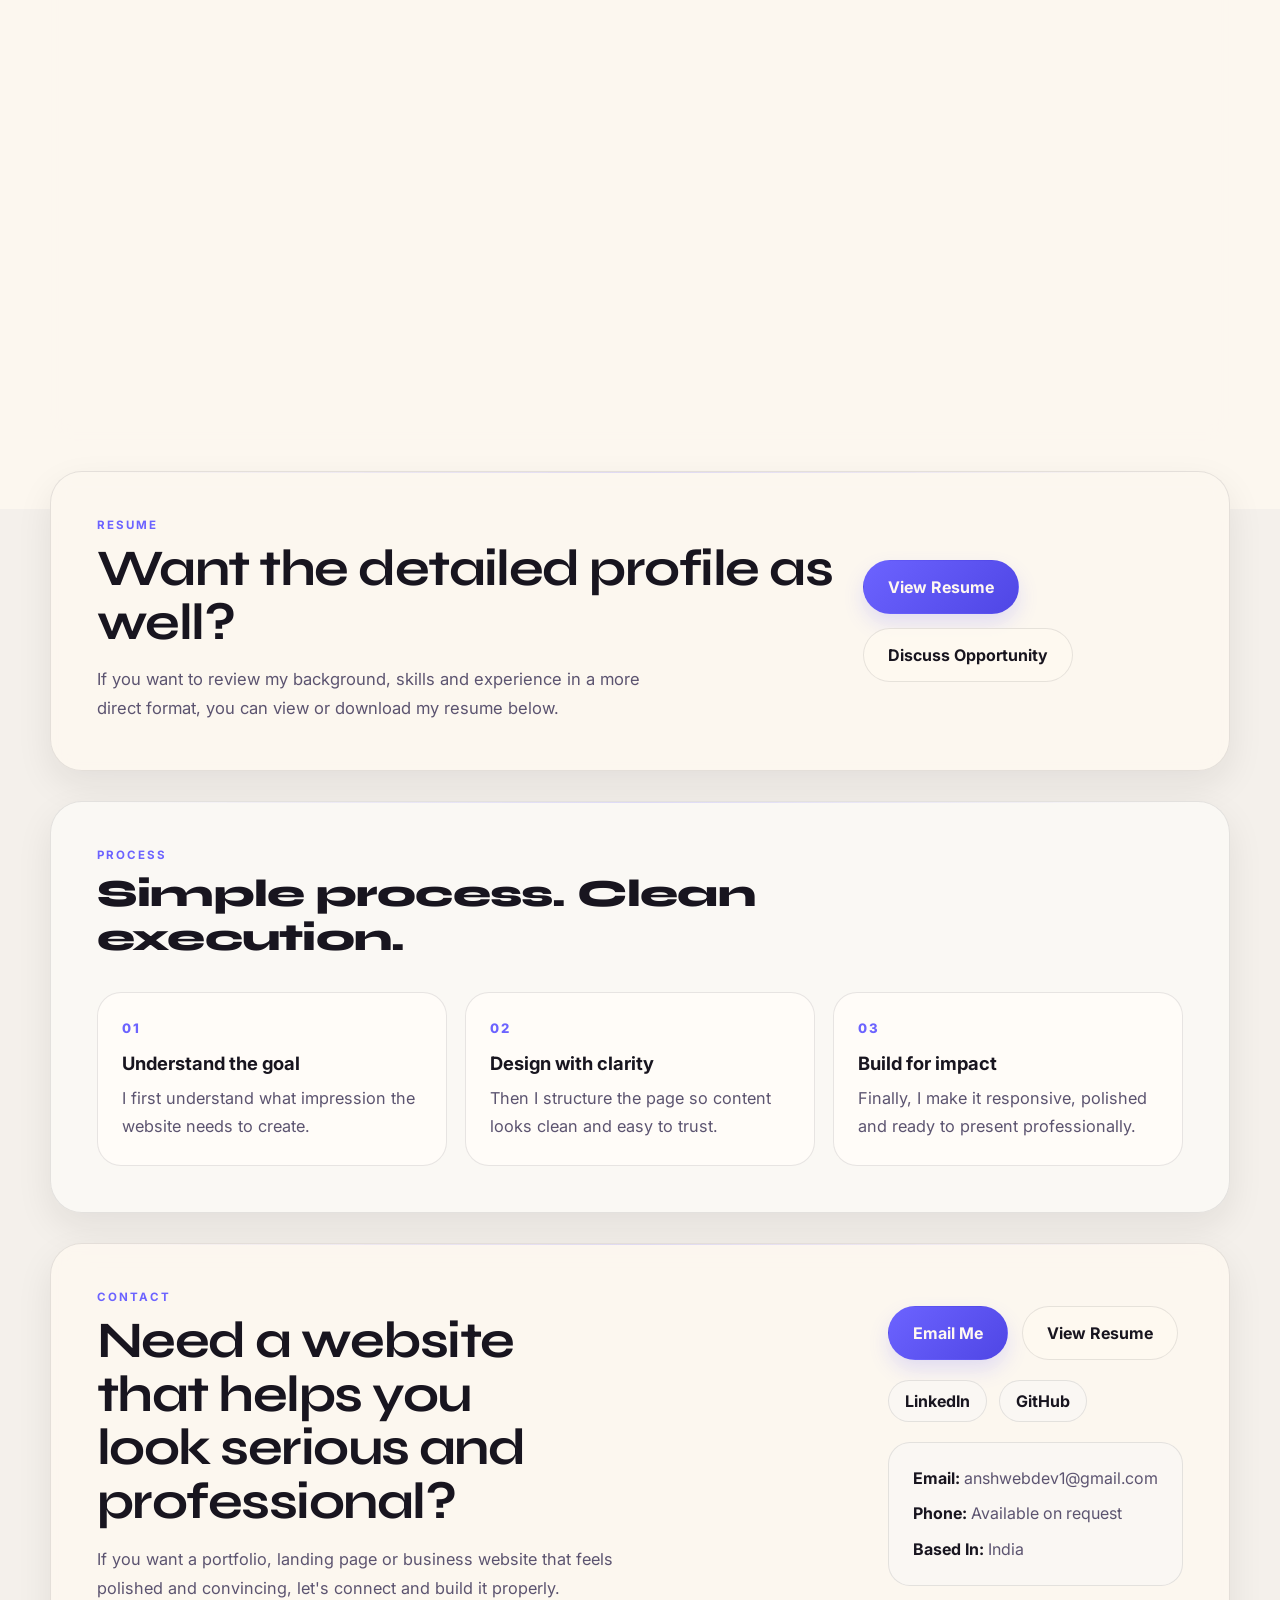
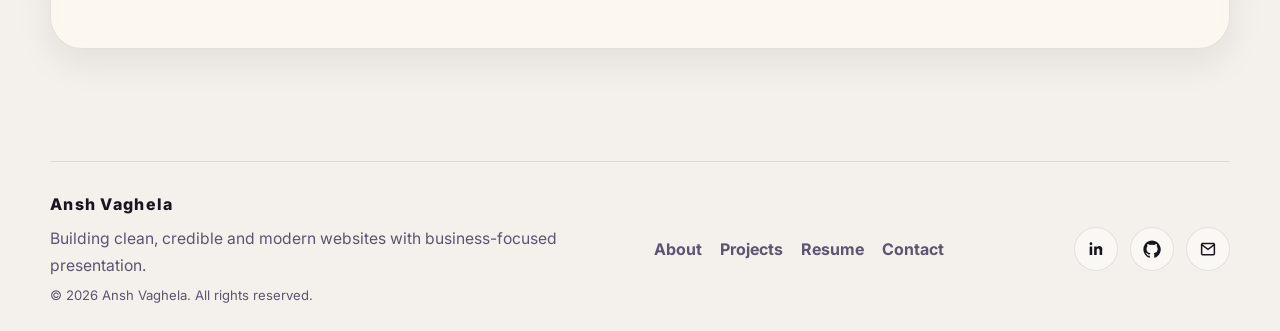
==== commit 10ff0277: "Fonts: Inter + Syne replacing Manrope + Playfair Display" ====
--- a/index.html
+++ b/index.html
@@ -29,7 +29,7 @@
   <link rel="preconnect" href="https://fonts.googleapis.com">
   <link rel="preconnect" href="https://fonts.gstatic.com" crossorigin>
   <link
-    href="https://fonts.googleapis.com/css2?family=Manrope:wght@400;500;600;700;800&family=Playfair+Display:wght@600;700&display=swap"
+    href="https://fonts.googleapis.com/css2?family=Inter:wght@400;500;600;700;800&family=Syne:wght@600;700;800&display=swap"
     rel="stylesheet"
   >
   <link rel="stylesheet" href="style.css">
--- a/style.css
+++ b/style.css
@@ -61,7 +61,7 @@
 }
 
 body {
-  font-family: "Manrope", sans-serif;
+  font-family: "Inter", sans-serif;
   color: var(--text);
   background:
     radial-gradient(circle at top left, rgba(108, 99, 255, 0.08), transparent 28%),
@@ -403,7 +403,7 @@
 .hero-copy h1,
 .contact-card h2,
 .resume-card h2 {
-  font-family: "Playfair Display", serif;
+  font-family: "Syne", sans-serif;
   line-height: 1.05;
   letter-spacing: -0.03em;
 }
@@ -654,7 +654,7 @@
 .section-heading h2 {
   margin-top: 10px;
   max-width: 18ch;
-  font-family: "Manrope", sans-serif;
+  font-family: "Syne", sans-serif;
   font-size: clamp(1.7rem, 3vw, 2.4rem);
   font-weight: 800;
   line-height: 1.15;
@@ -973,9 +973,19 @@
   background: var(--accent);
 }
 
+/* Project title link */
+.project-title-link {
+  color: var(--text);
+  text-decoration: none;
+  transition: color 180ms ease;
+}
+
+.project-title-link:hover {
+  color: var(--accent);
+}
+
 .project-links a,
-.project-link {
-  display: inline-flex;
+.project-link {  display: inline-flex;
   align-items: center;
   justify-content: center;
   min-height: 38px;
@@ -1023,7 +1033,7 @@
 
 .resume-card h2 {
   margin: 10px 0 16px;
-  font-family: "Playfair Display", serif;
+  font-family: "Syne", sans-serif;
   font-size: clamp(2rem, 4vw, 3.2rem);
   line-height: 1.05;
   letter-spacing: -0.03em;
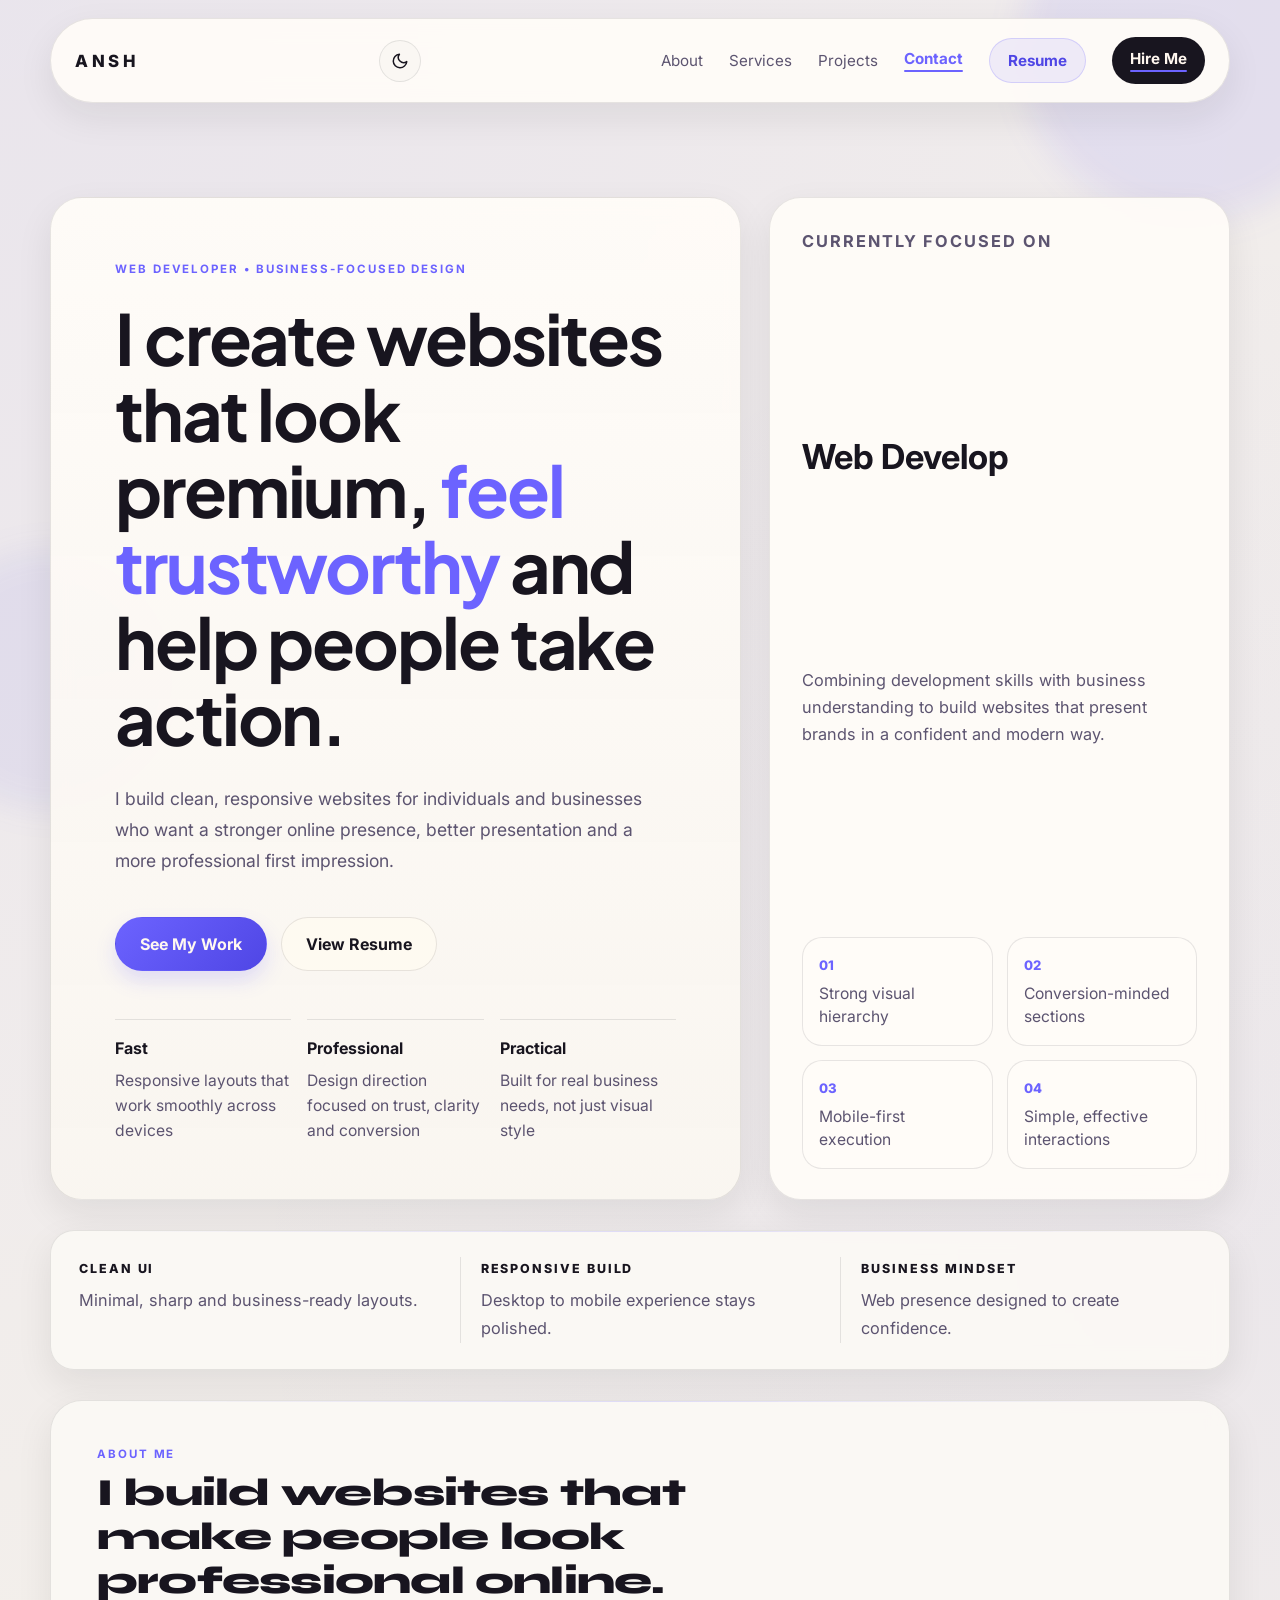
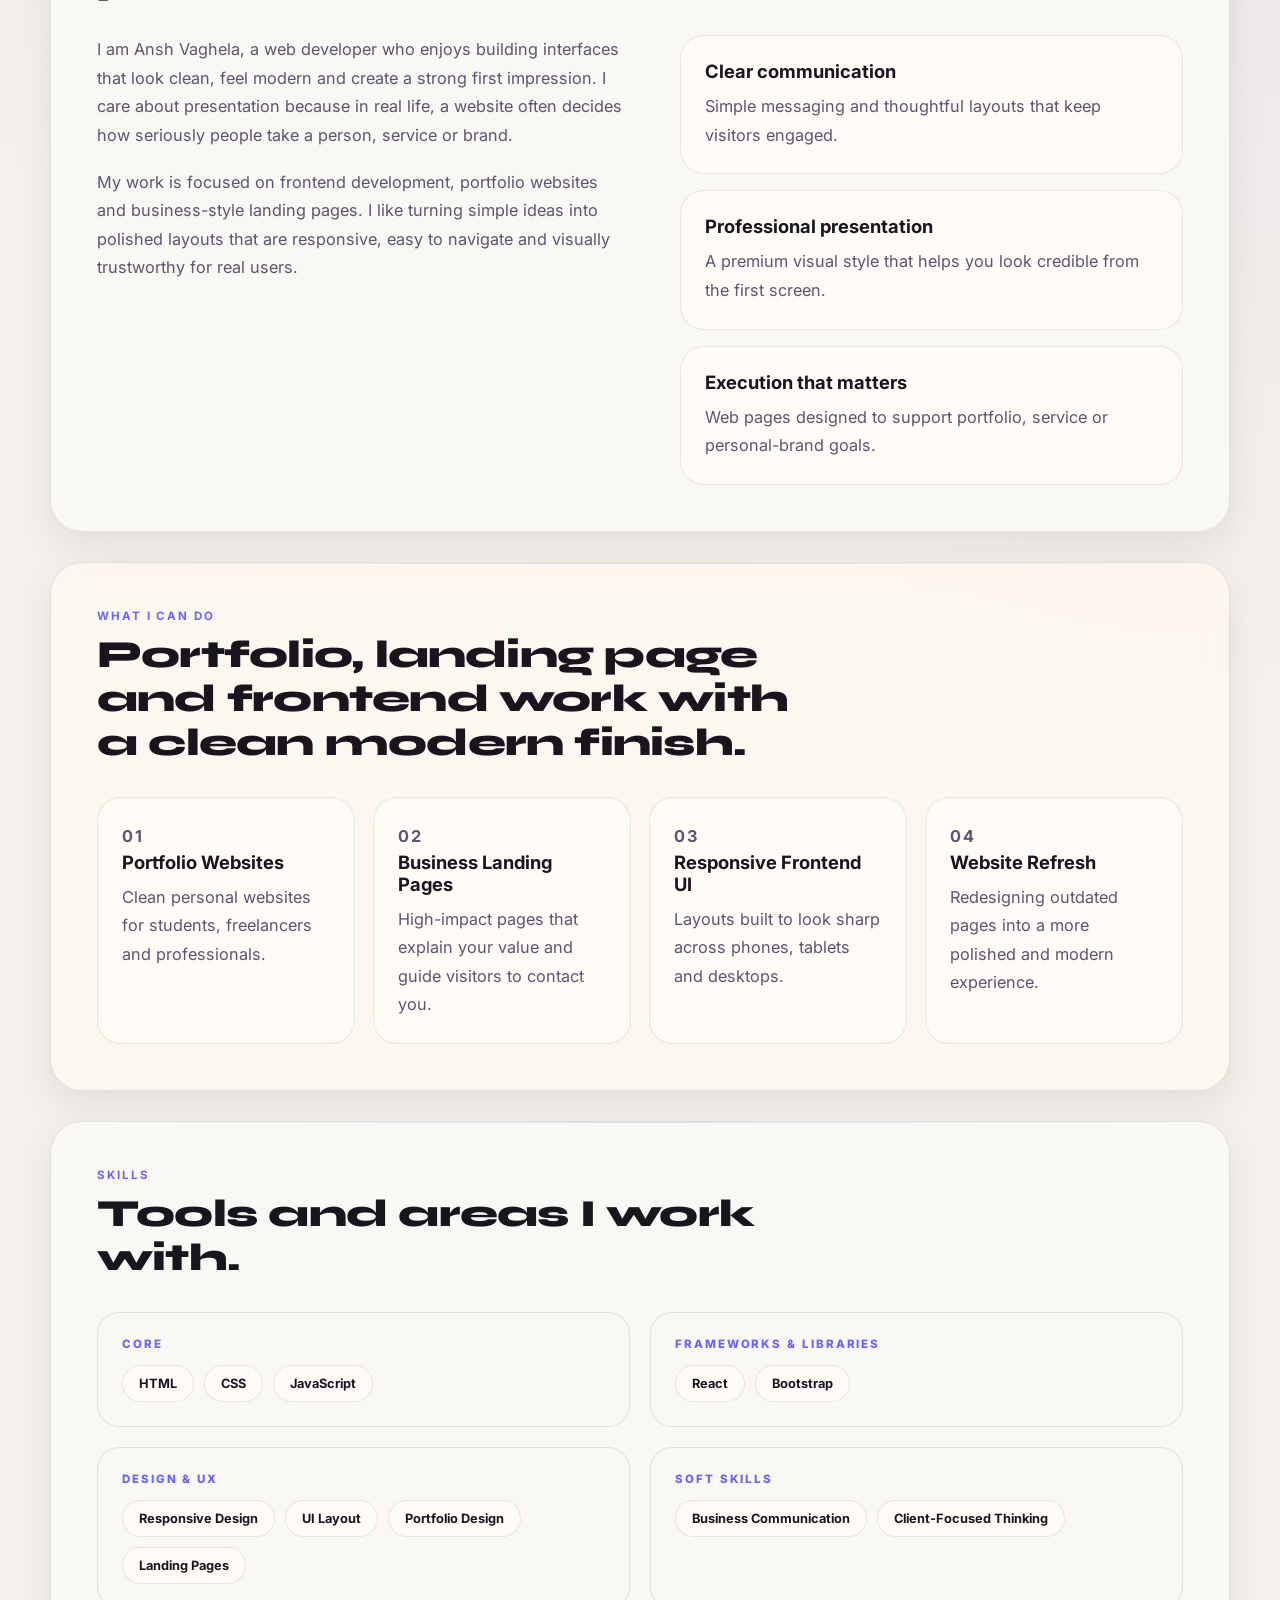
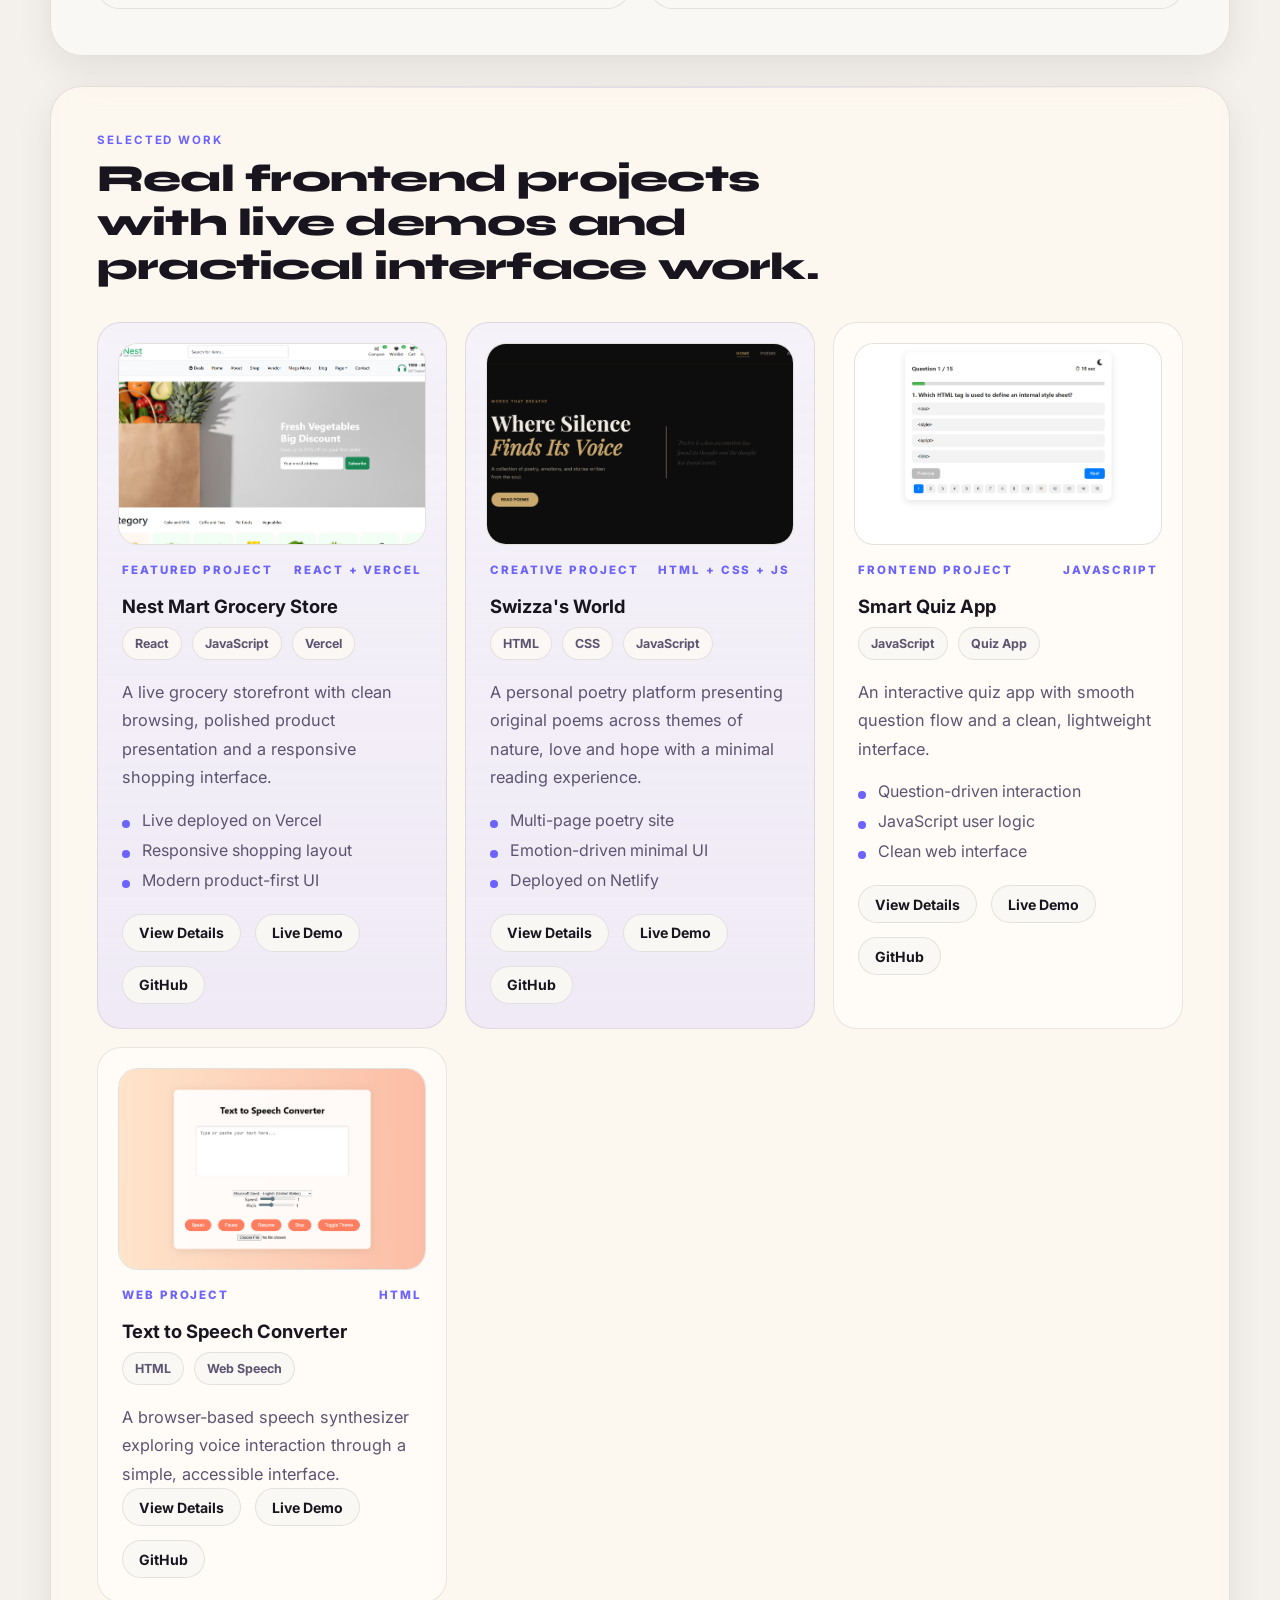
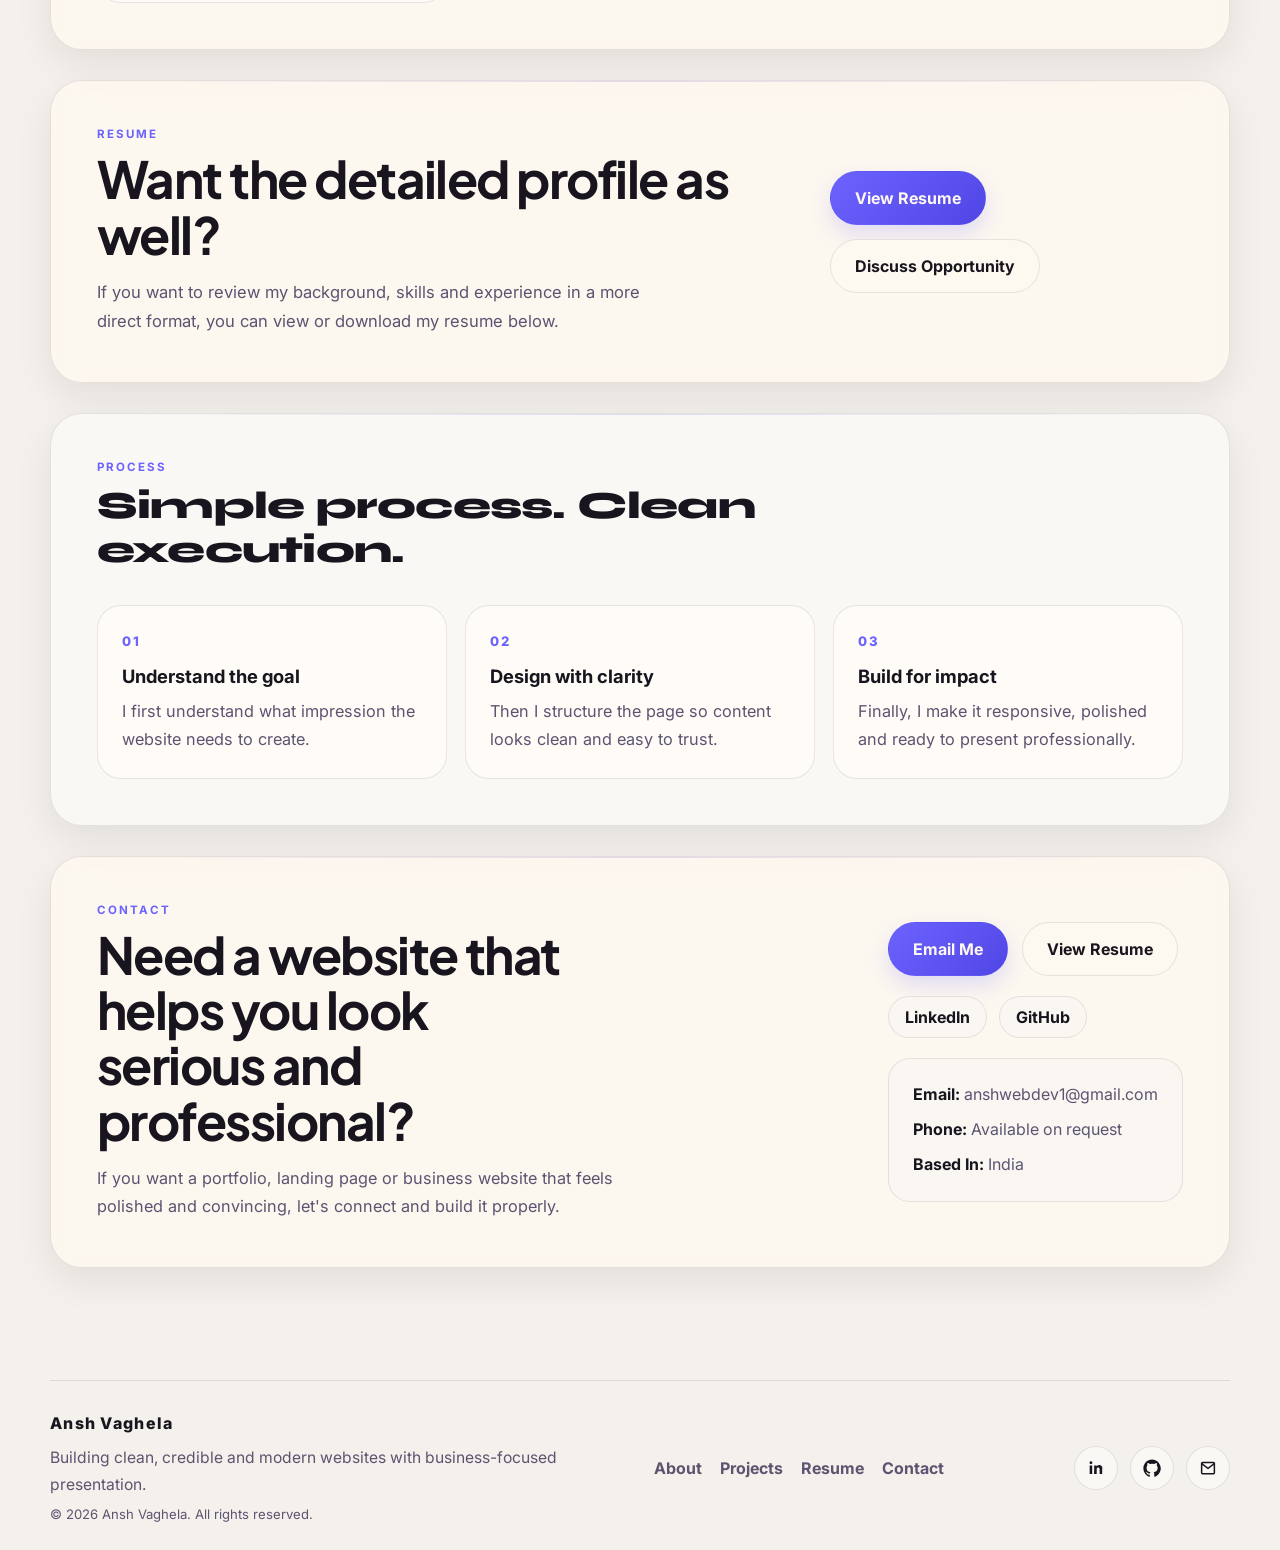
==== commit 4424a9c4: "Fonts: hero h1 to Plus Jakarta Sans, fix overflow and sizing" ====
--- a/index.html
+++ b/index.html
@@ -29,7 +29,7 @@
   <link rel="preconnect" href="https://fonts.googleapis.com">
   <link rel="preconnect" href="https://fonts.gstatic.com" crossorigin>
   <link
-    href="https://fonts.googleapis.com/css2?family=Inter:wght@400;500;600;700;800&family=Syne:wght@600;700;800&display=swap"
+    href="https://fonts.googleapis.com/css2?family=Inter:wght@400;500;600;700;800&family=Syne:wght@600;700;800&family=Plus+Jakarta+Sans:wght@600;700;800&display=swap"
     rel="stylesheet"
   >
   <link rel="stylesheet" href="style.css">
--- a/style.css
+++ b/style.css
@@ -403,15 +403,15 @@
 .hero-copy h1,
 .contact-card h2,
 .resume-card h2 {
-  font-family: "Syne", sans-serif;
-  line-height: 1.05;
+  font-family: "Plus Jakarta Sans", sans-serif;
+  line-height: 1.08;
   letter-spacing: -0.03em;
 }
 
 .hero-copy h1 {
-  max-width: 13ch;
+  max-width: 16ch;
   margin-top: 24px;
-  font-size: clamp(3.2rem, 7vw, 6.3rem);
+  font-size: clamp(2.6rem, 5.5vw, 5rem);
 }
 
 .hero-copy h1 span {
@@ -1033,9 +1033,9 @@
 
 .resume-card h2 {
   margin: 10px 0 16px;
-  font-family: "Syne", sans-serif;
+  font-family: "Plus Jakarta Sans", sans-serif;
   font-size: clamp(2rem, 4vw, 3.2rem);
-  line-height: 1.05;
+  line-height: 1.08;
   letter-spacing: -0.03em;
 }
 
@@ -1409,7 +1409,7 @@
   }
 
   .hero-copy h1 {
-    font-size: clamp(2.6rem, 13vw, 4rem);
+    font-size: clamp(2.2rem, 11vw, 3.4rem);
   }
 
   .section-heading h2,
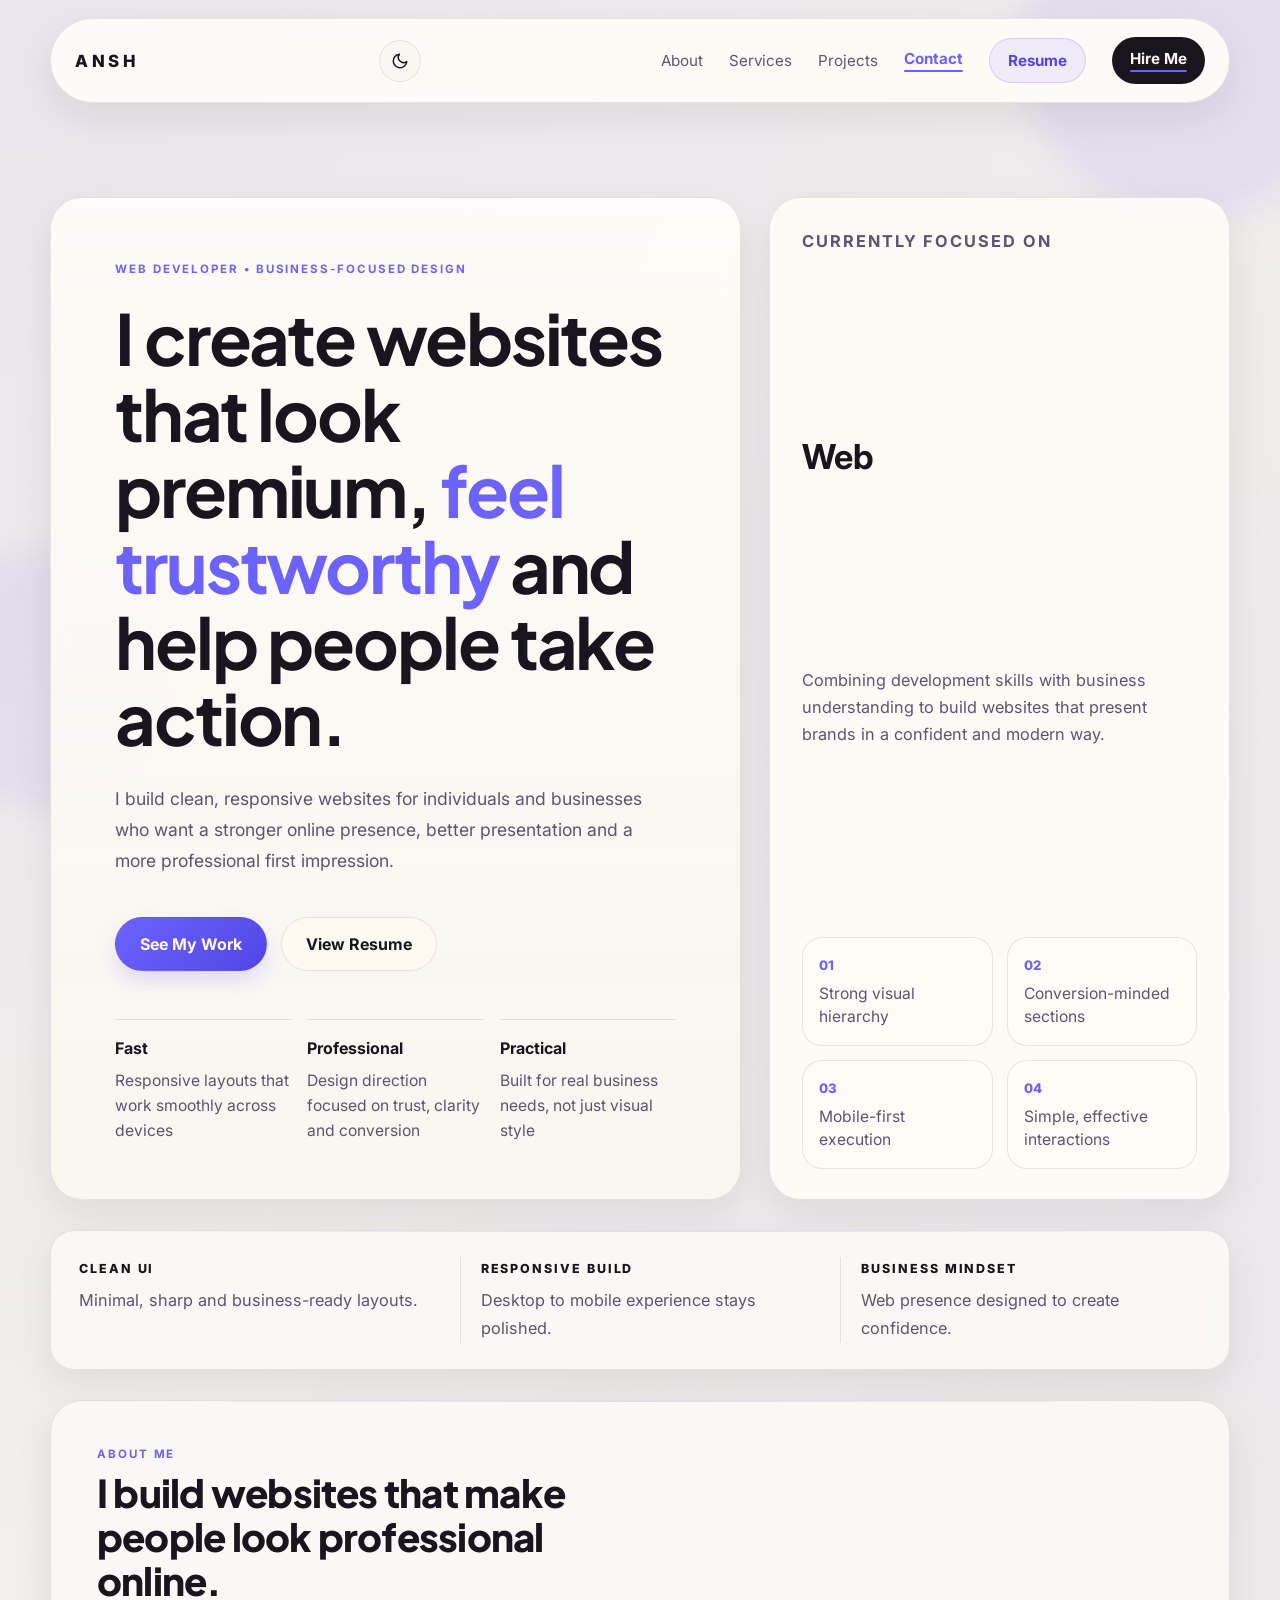
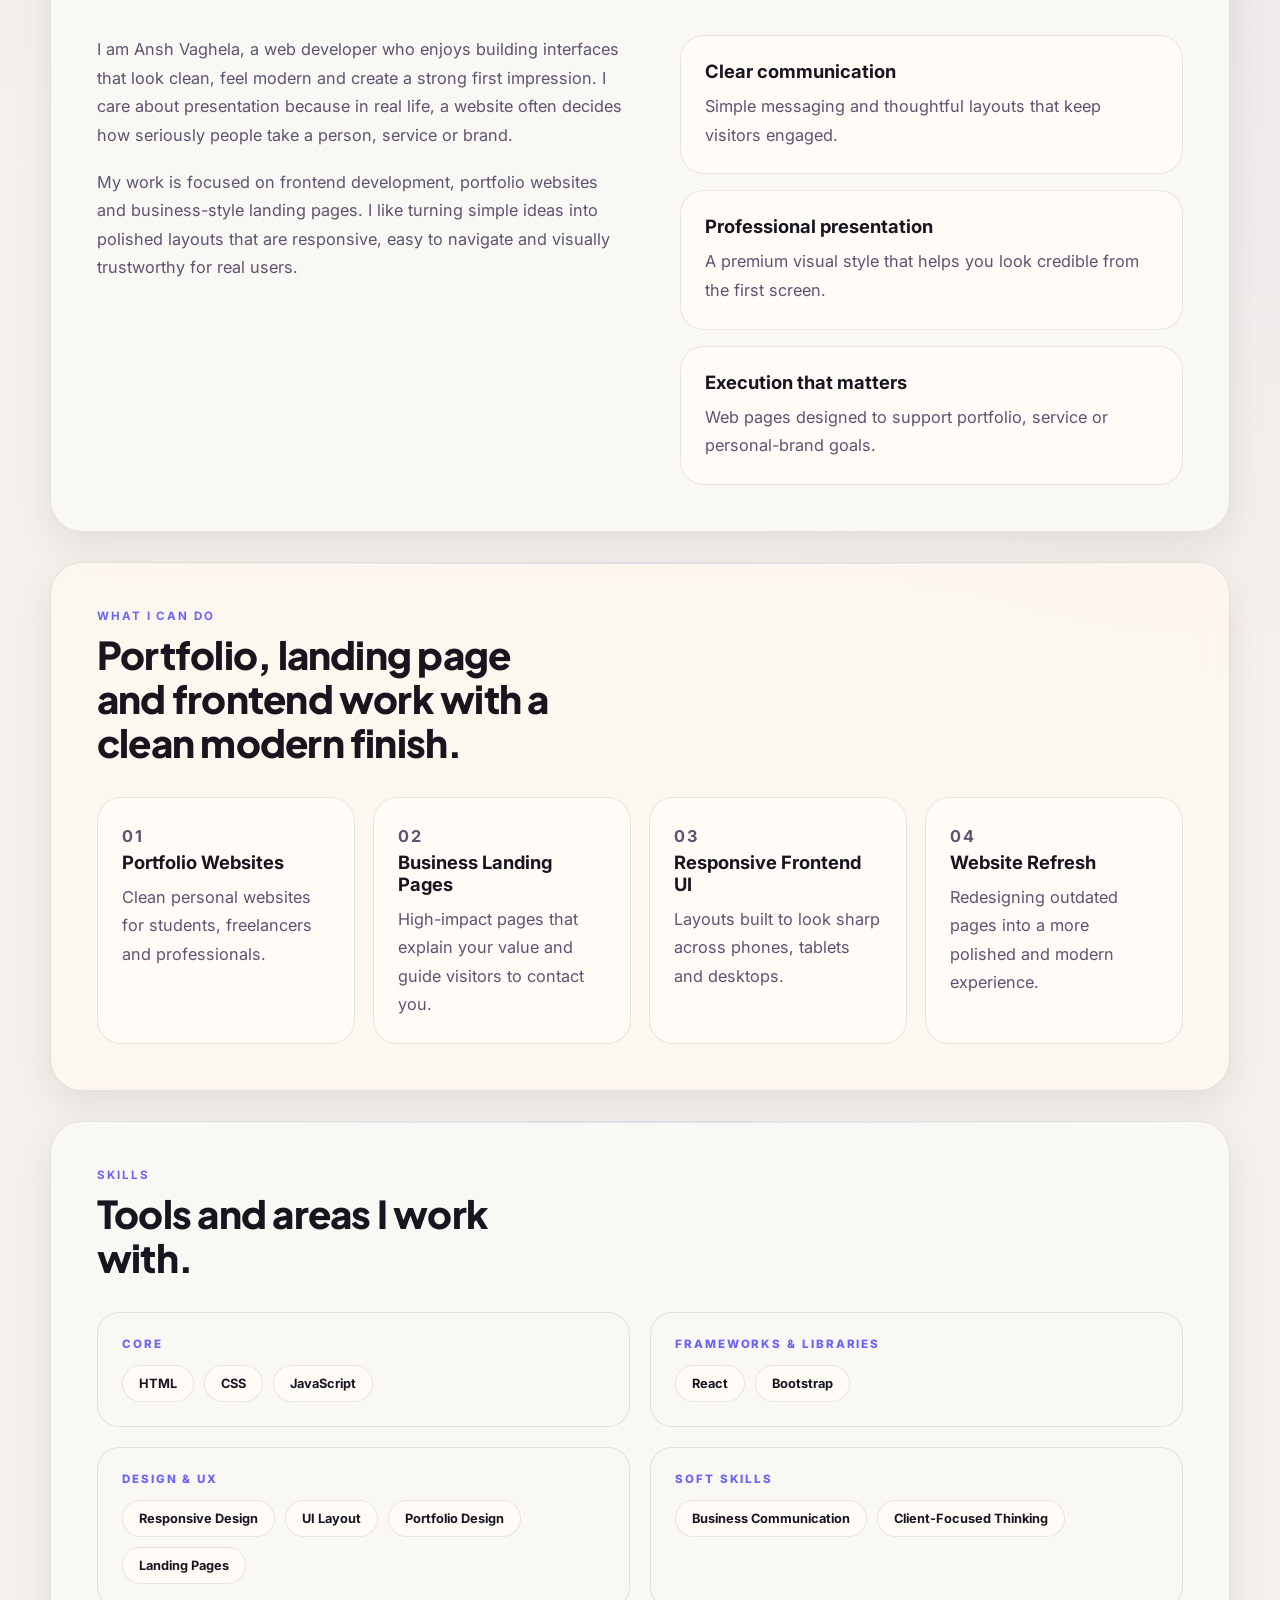
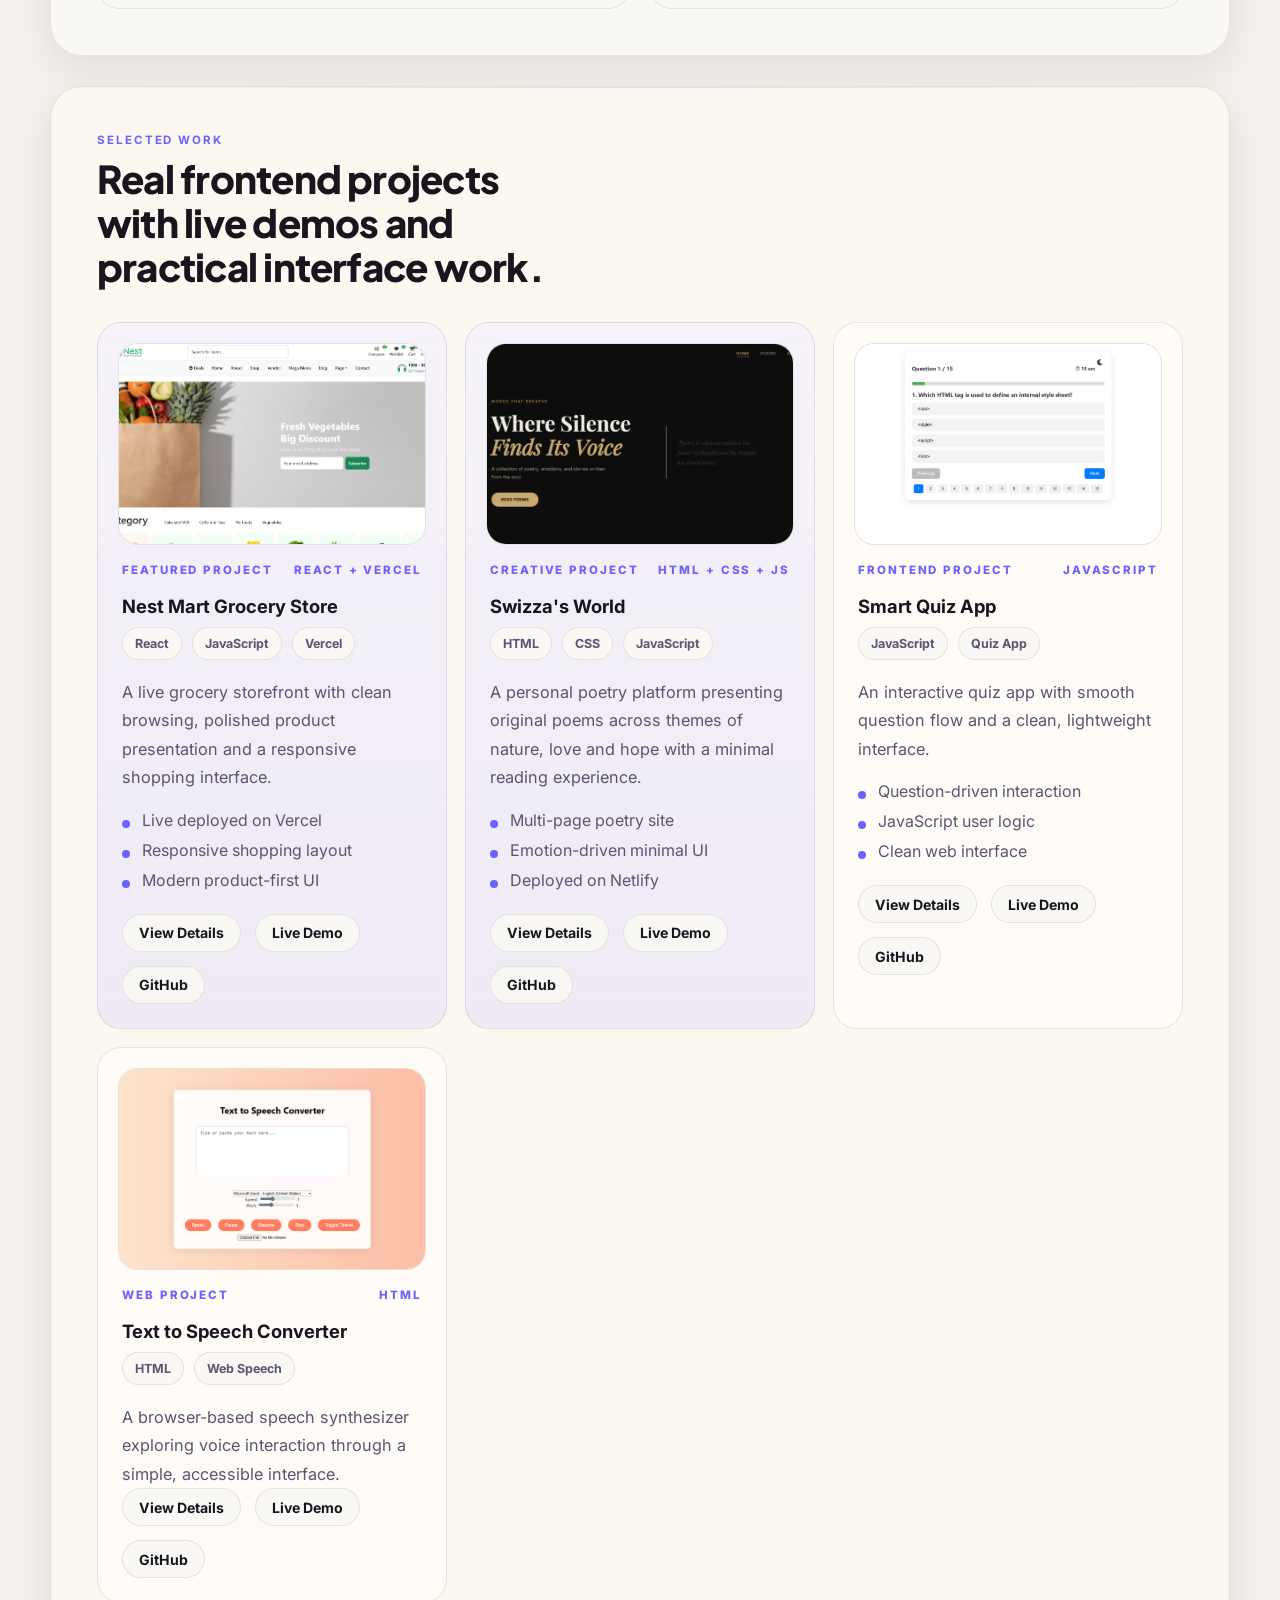
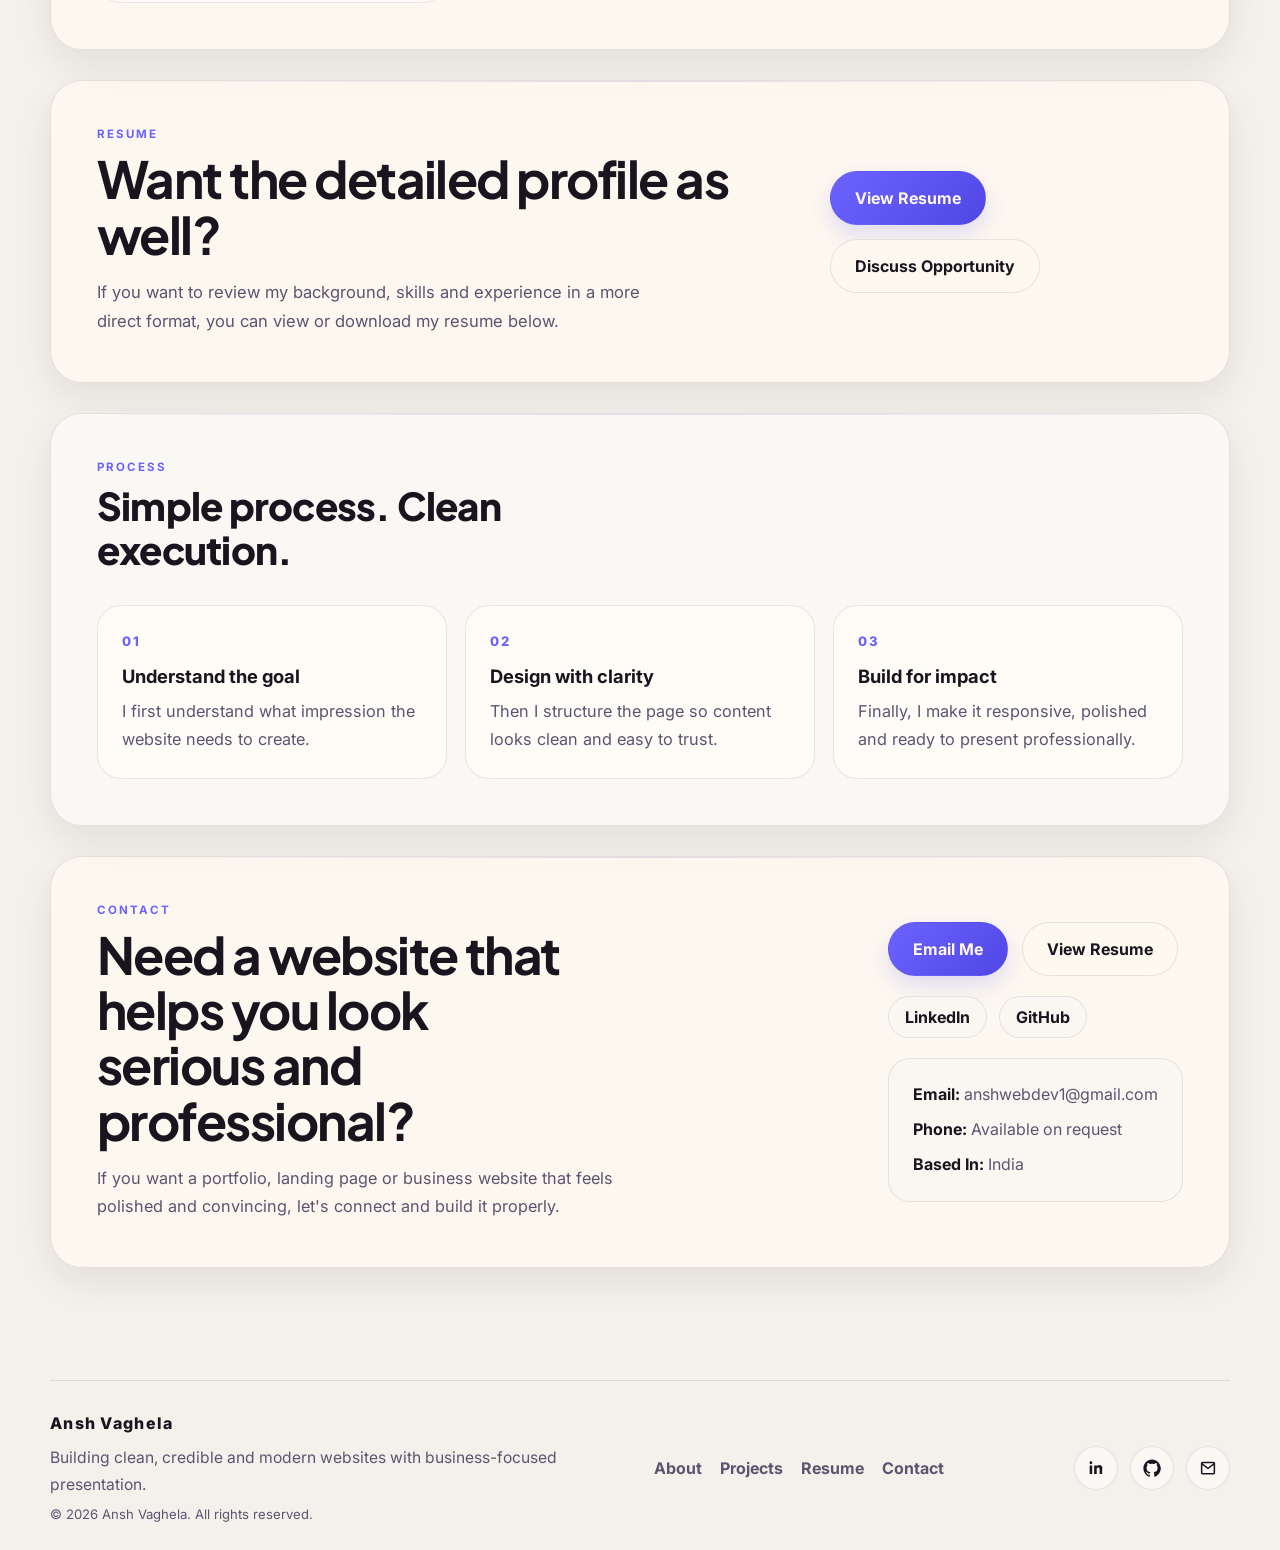
==== commit 51464883: "Fonts: all headings to Plus Jakarta Sans, remove Syne" ====
--- a/index.html
+++ b/index.html
@@ -29,7 +29,7 @@
   <link rel="preconnect" href="https://fonts.googleapis.com">
   <link rel="preconnect" href="https://fonts.gstatic.com" crossorigin>
   <link
-    href="https://fonts.googleapis.com/css2?family=Inter:wght@400;500;600;700;800&family=Syne:wght@600;700;800&family=Plus+Jakarta+Sans:wght@600;700;800&display=swap"
+    href="https://fonts.googleapis.com/css2?family=Inter:wght@400;500;600;700;800&family=Plus+Jakarta+Sans:wght@600;700;800&display=swap"
     rel="stylesheet"
   >
   <link rel="stylesheet" href="style.css">
--- a/style.css
+++ b/style.css
@@ -654,7 +654,7 @@
 .section-heading h2 {
   margin-top: 10px;
   max-width: 18ch;
-  font-family: "Syne", sans-serif;
+  font-family: "Plus Jakarta Sans", sans-serif;
   font-size: clamp(1.7rem, 3vw, 2.4rem);
   font-weight: 800;
   line-height: 1.15;
